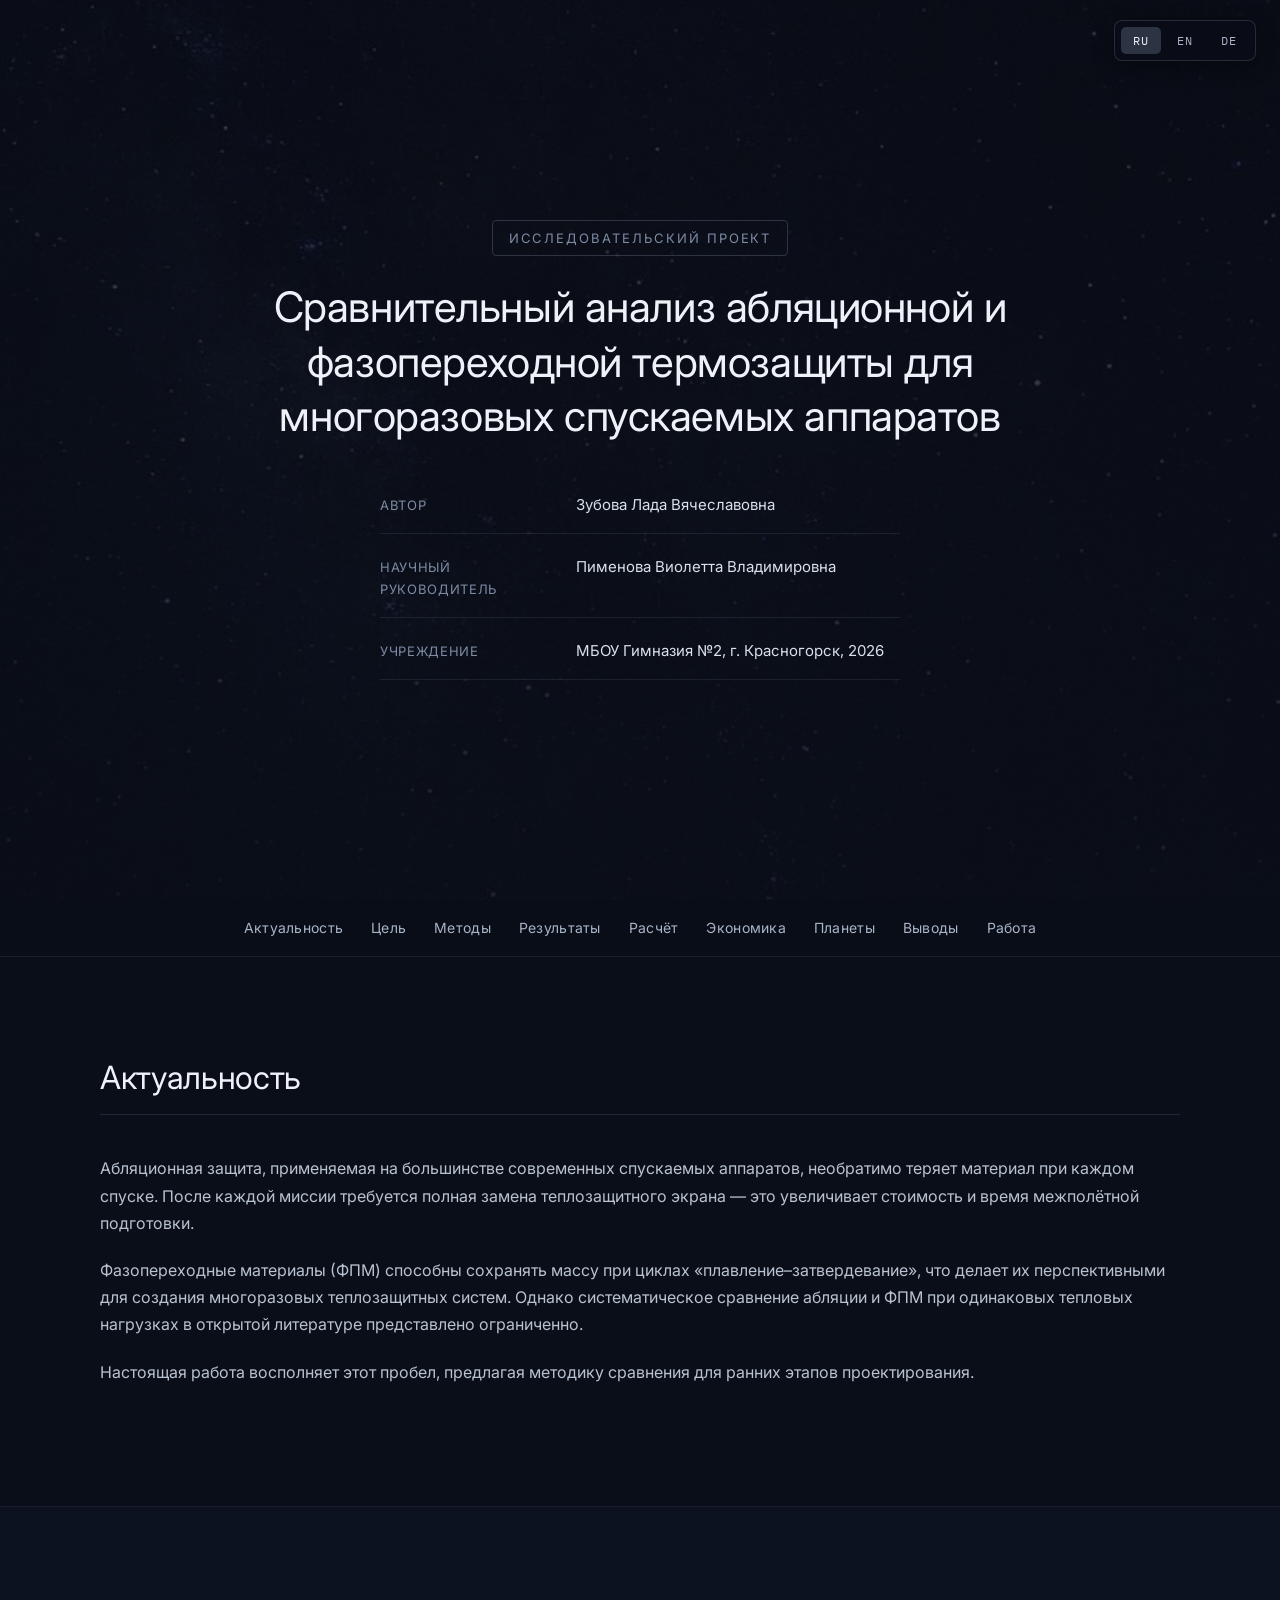
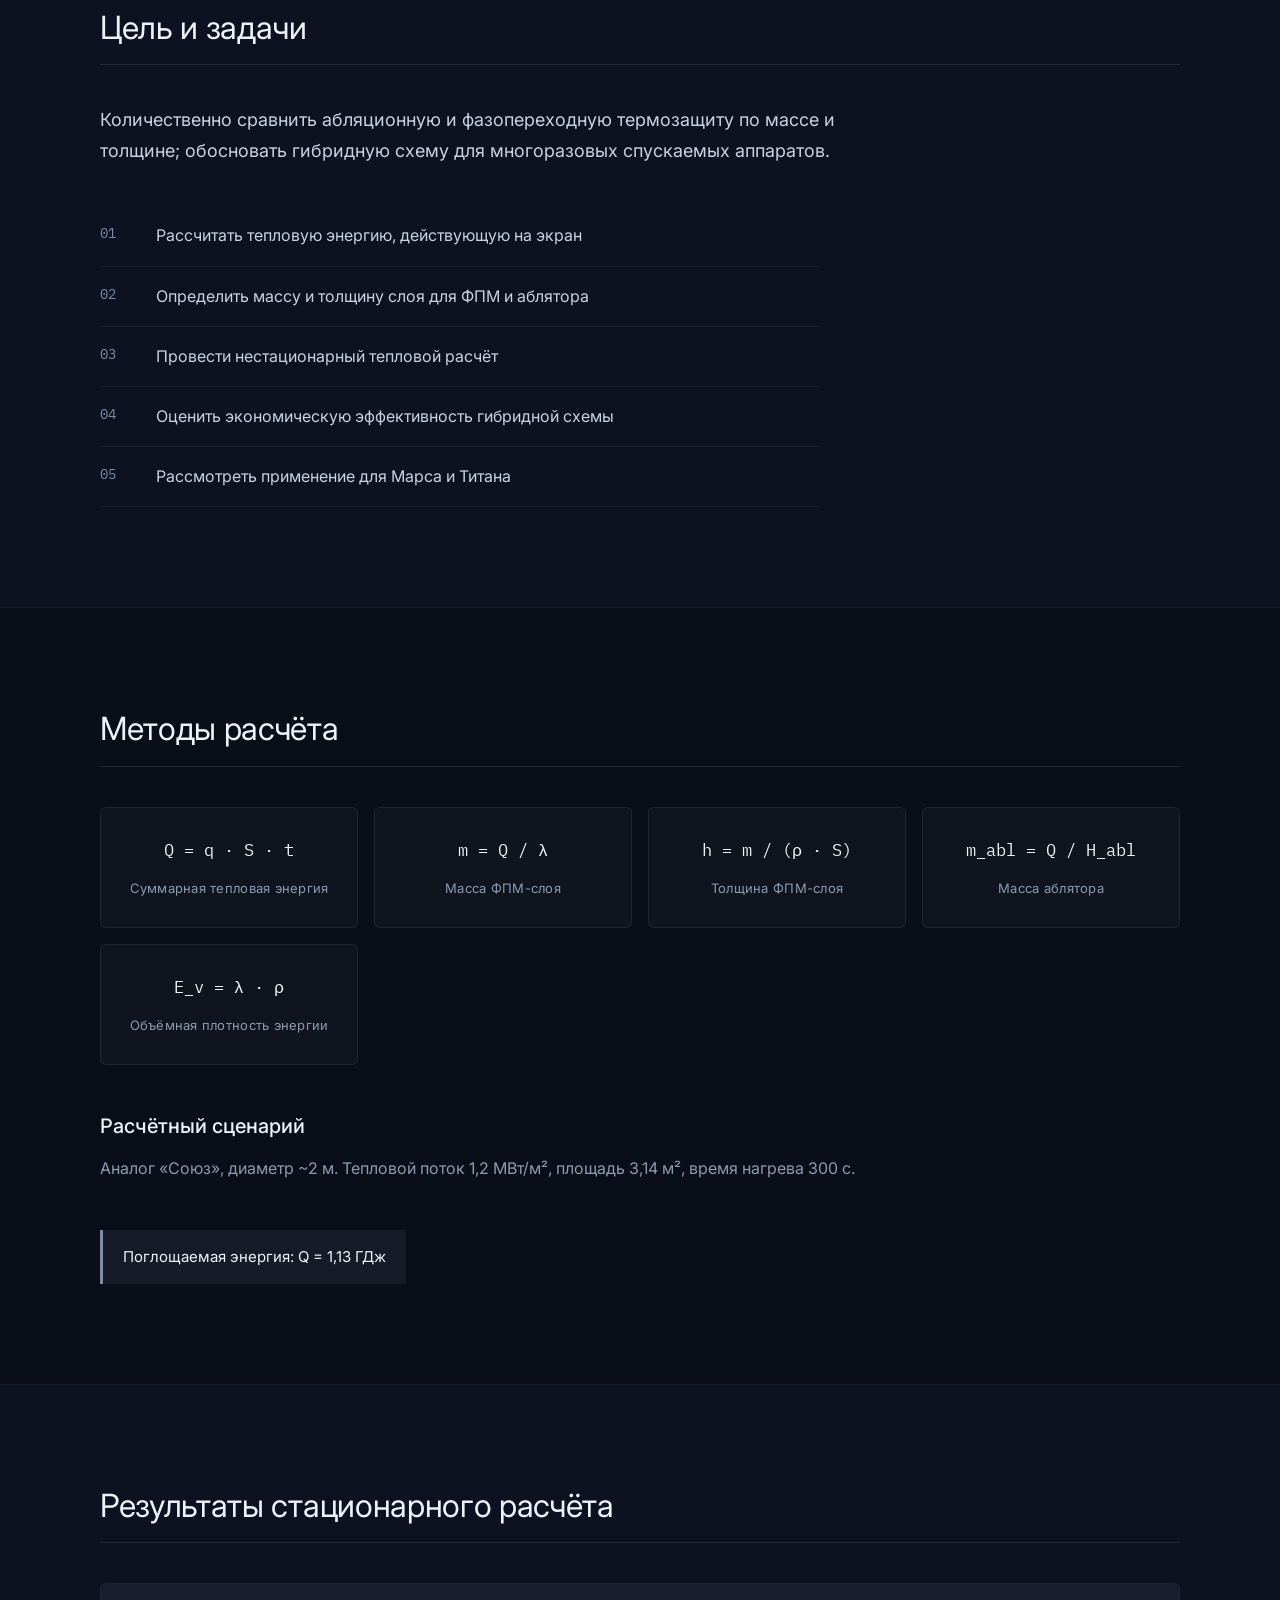
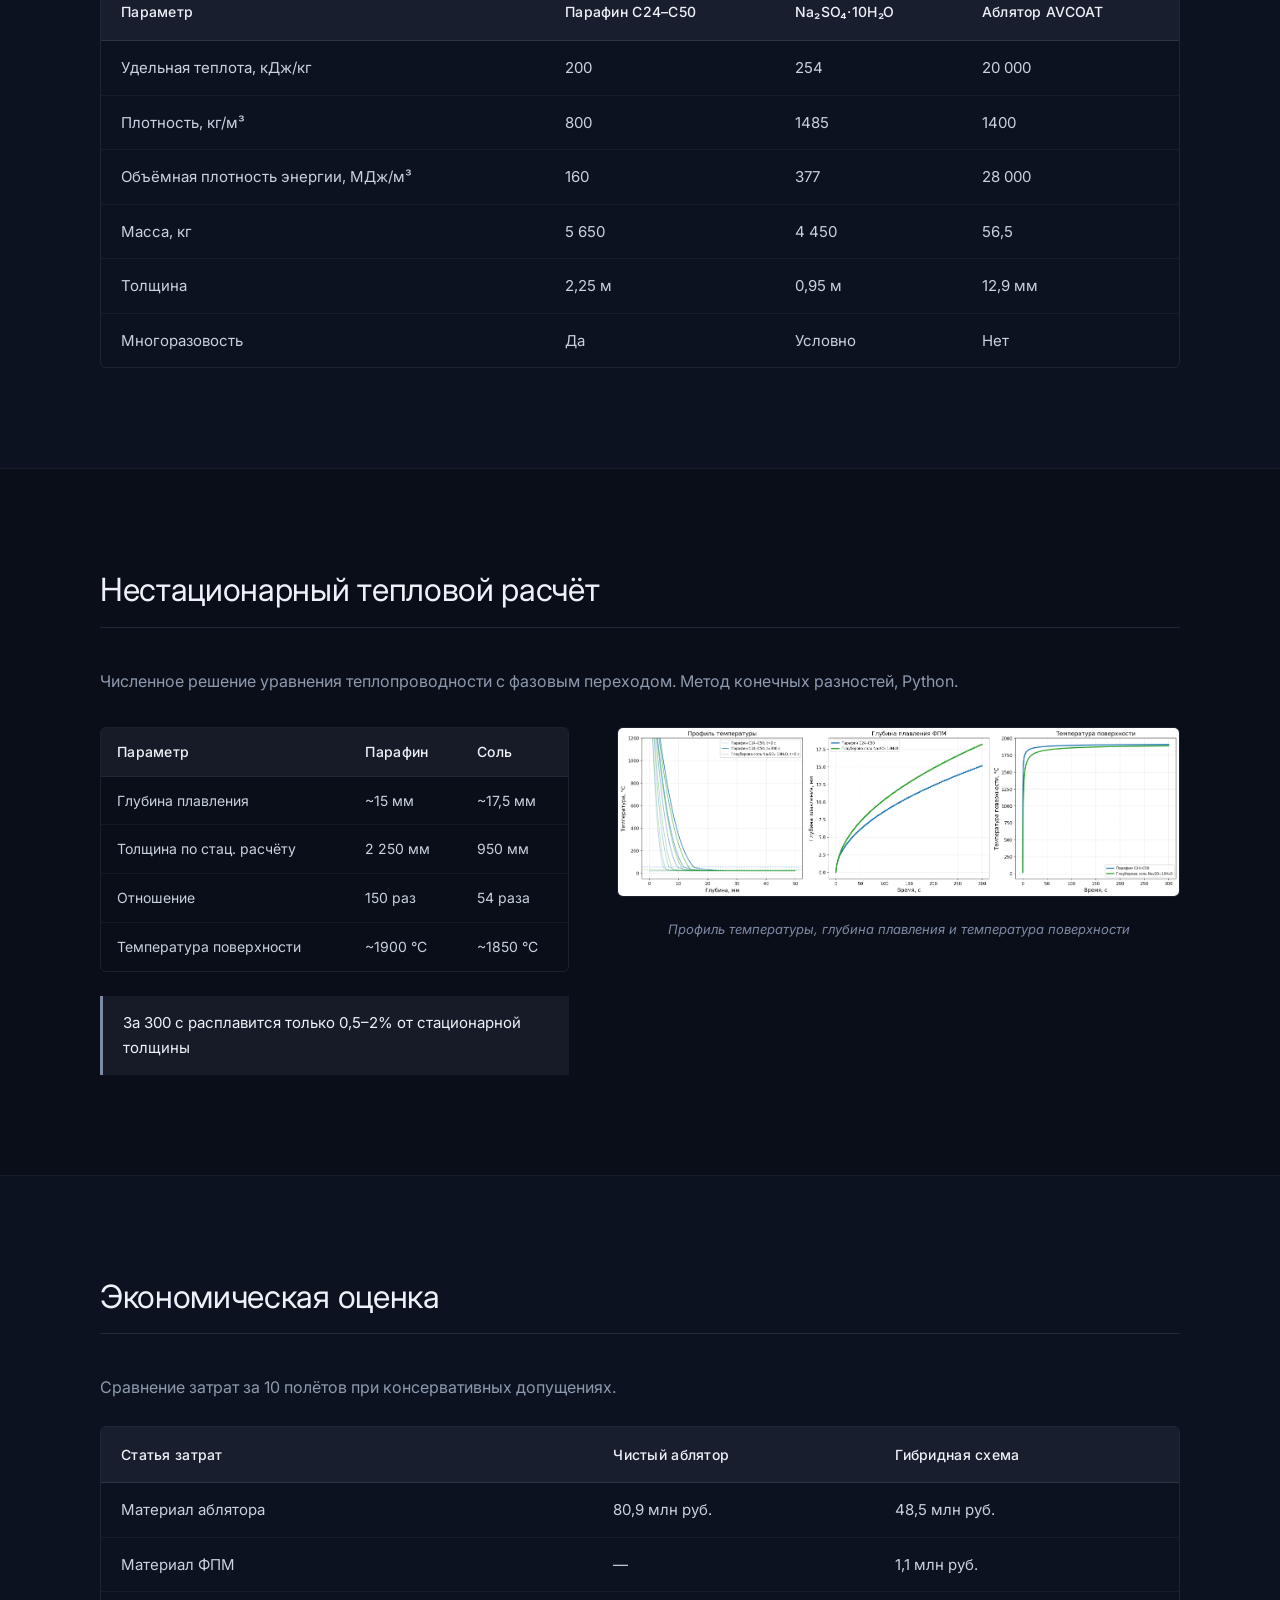
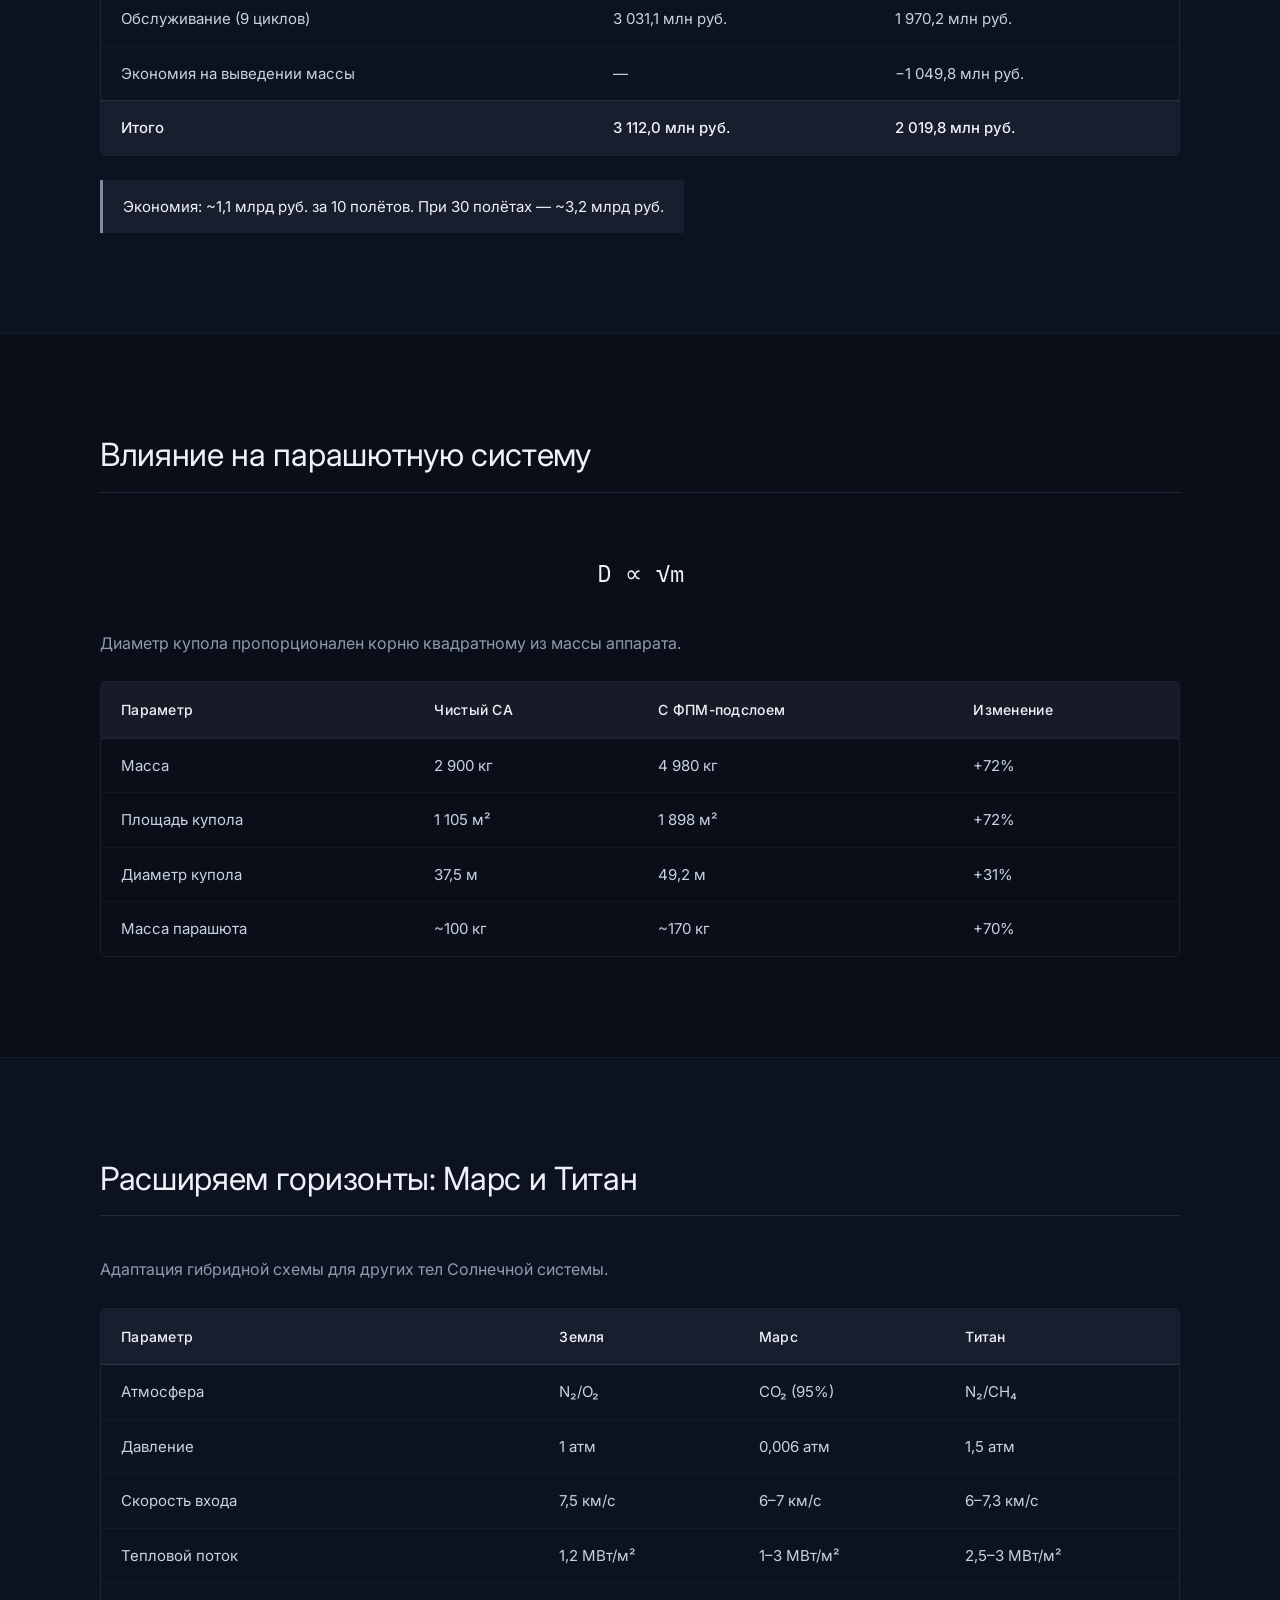
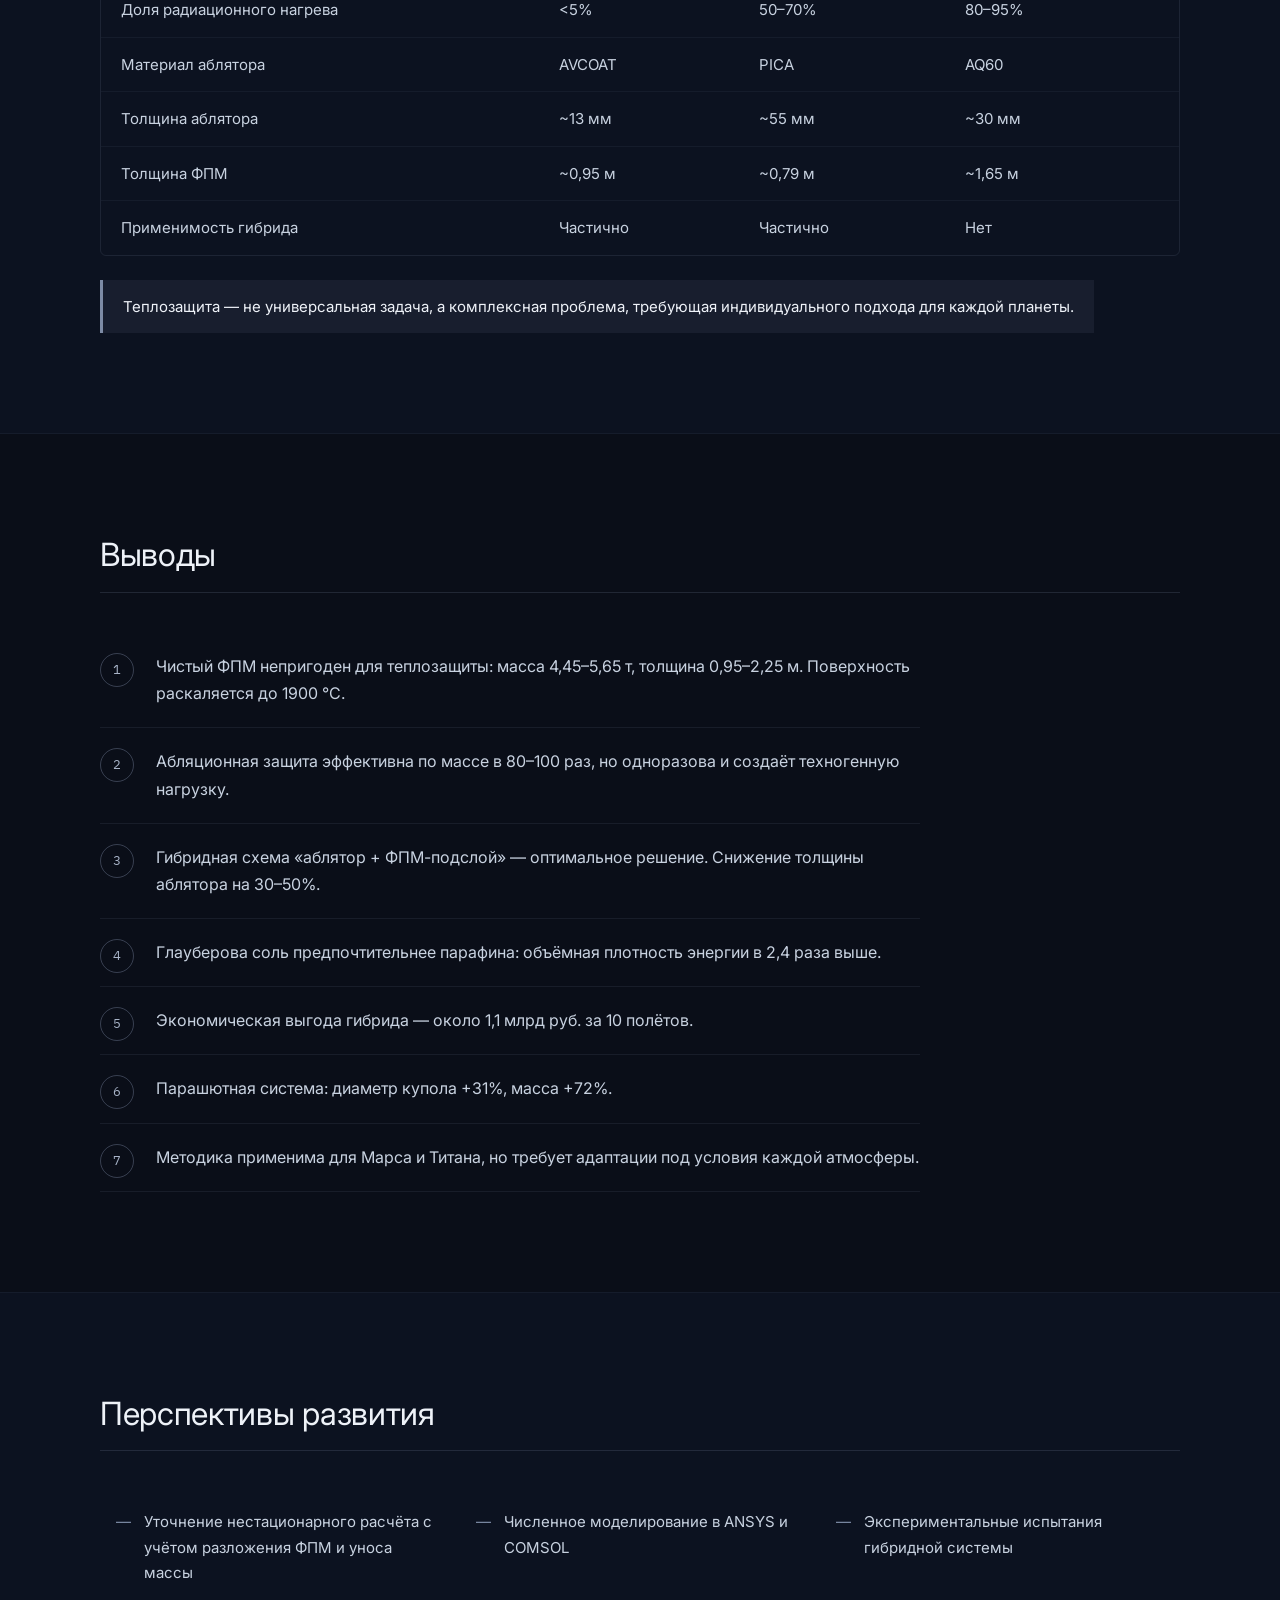
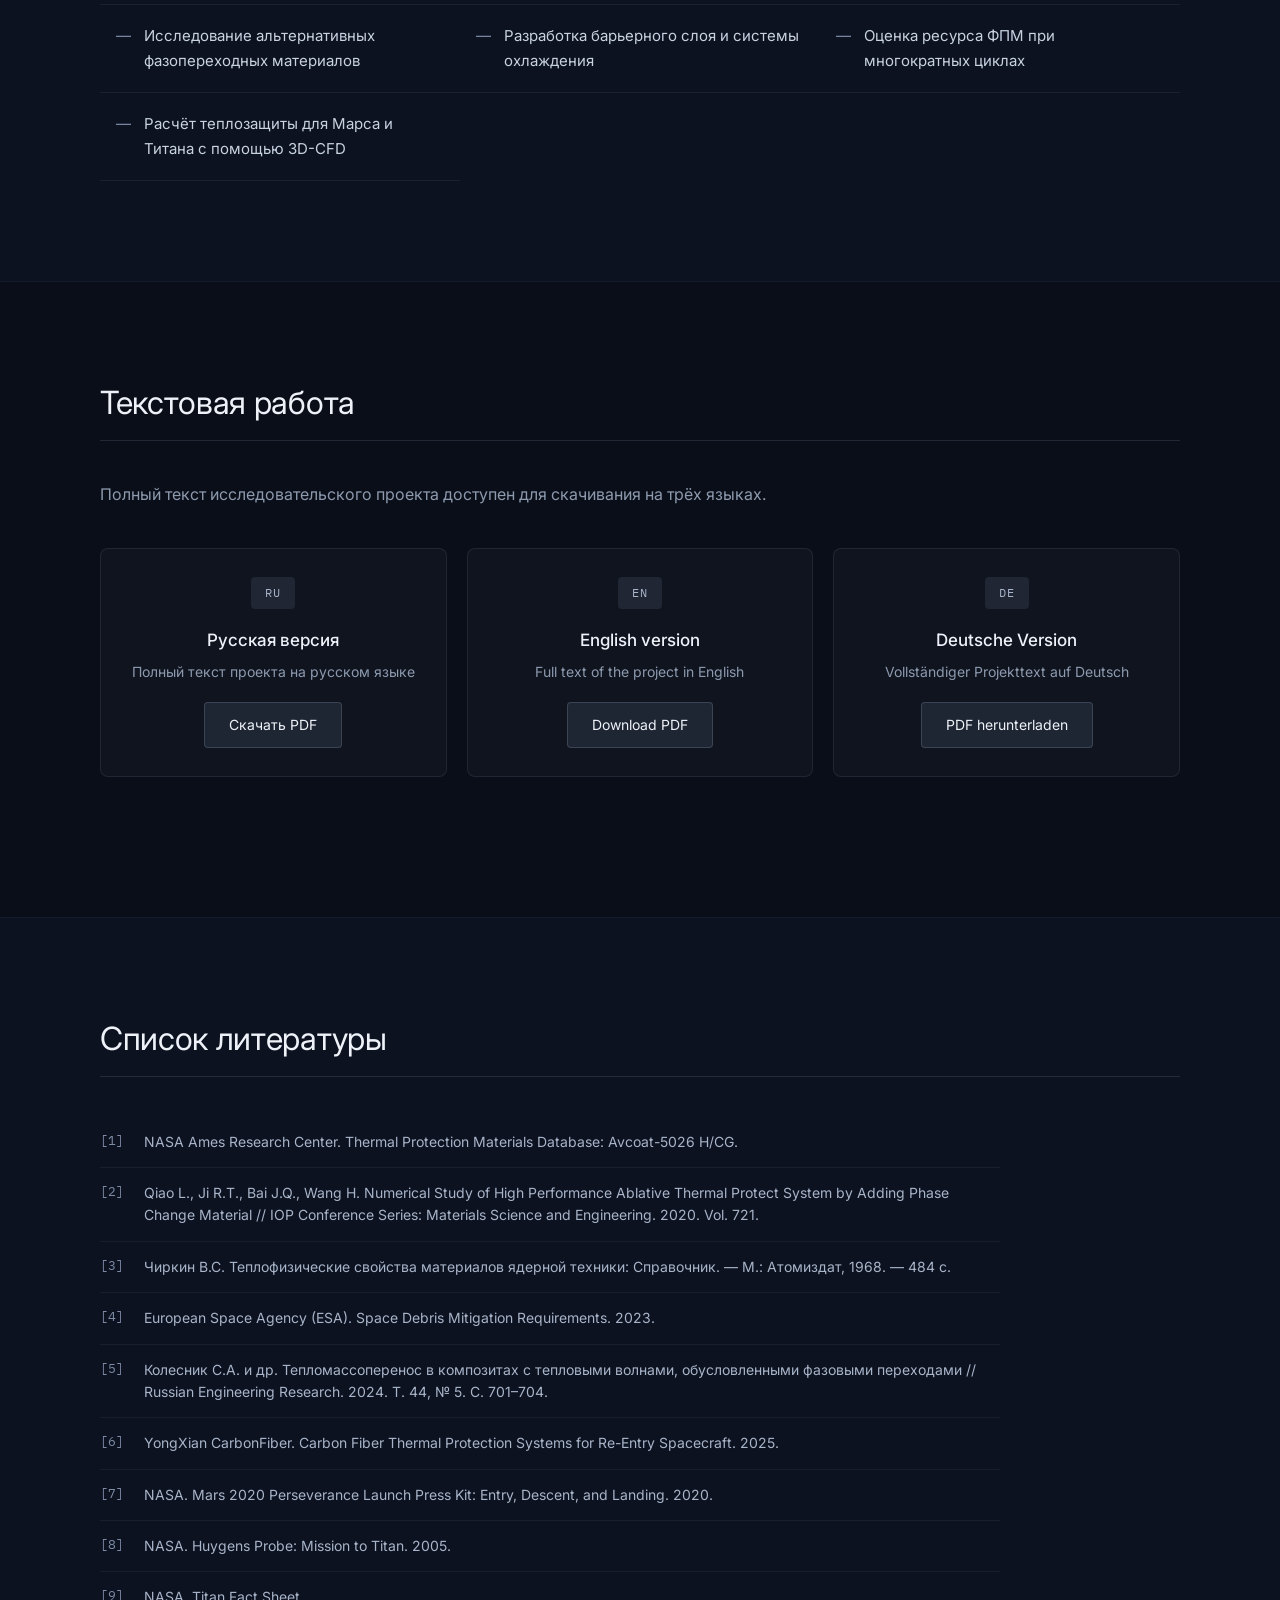
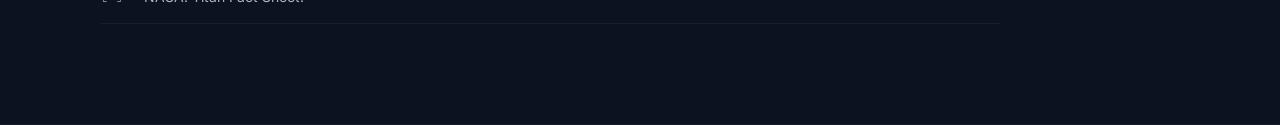
==== index.html @ dafff2e2 "Update index.html" ====
<!DOCTYPE html>
<html lang="ru">
<head>
    <meta charset="UTF-8">
    <meta name="viewport" content="width=device-width, initial-scale=1.0">
    <title>Термозащита спускаемых аппаратов — Зубова Лада</title>
    <link rel="stylesheet" href="style.css">
    <link href="https://fonts.googleapis.com/css2?family=Inter:wght@300;400;500;600&family=IBM+Plex+Mono:wght@400;500&display=swap" rel="stylesheet">
</head>
<body>

<!-- ПЕРЕКЛЮЧАТЕЛЬ ЯЗЫКА (закреплён сверху справа) -->
<div class="lang-fixed">
    <button id="lang-ru" class="lang-btn active">RU</button>
    <button id="lang-en" class="lang-btn">EN</button>
    <button id="lang-de" class="lang-btn">DE</button>
</div>

<!-- HERO -->
<header class="hero">
    <div class="hero-overlay"></div>
    <div class="hero-content">
        <p class="hero-label" data-i18n="hero.label">Исследовательский проект</p>
        <h1 data-i18n="hero.title">Сравнительный анализ абляционной и фазопереходной термозащиты для многоразовых спускаемых аппаратов</h1>
        <div class="hero-meta">
            <div class="meta-item">
                <span class="meta-label" data-i18n="hero.authorLabel">Автор</span>
                <span class="meta-value" data-i18n="hero.author">Зубова Лада Вячеславовна</span>
            </div>
            <div class="meta-item">
                <span class="meta-label" data-i18n="hero.supervisorLabel">Научный руководитель</span>
                <span class="meta-value" data-i18n="hero.supervisor">Пименова Виолетта Владимировна</span>
            </div>
            <div class="meta-item">
                <span class="meta-label" data-i18n="hero.institutionLabel">Учреждение</span>
                <span class="meta-value" data-i18n="hero.institution">МБОУ Гимназия №2, г. Красногорск, 2026</span>
            </div>
        </div>
    </div>
</header>

<!-- НАВИГАЦИЯ -->
<nav class="nav">
    <div class="nav-inner">
        <a href="#actual" data-i18n="nav.actual">Актуальность</a>
        <a href="#goal" data-i18n="nav.goal">Цель</a>
        <a href="#methods" data-i18n="nav.methods">Методы</a>
        <a href="#results" data-i18n="nav.results">Результаты</a>
        <a href="#transient" data-i18n="nav.transient">Расчёт</a>
        <a href="#economy" data-i18n="nav.economy">Экономика</a>
        <a href="#planets" data-i18n="nav.planets">Планеты</a>
        <a href="#conclusions" data-i18n="nav.conclusions">Выводы</a>
        <a href="#document" data-i18n="nav.document">Работа</a>
    </div>
</nav>

<!-- АКТУАЛЬНОСТЬ -->
<section id="actual" class="section">
    <div class="container">
        <h2 data-i18n="actual.title">Актуальность</h2>
        <div class="text-block">
            <p data-i18n="actual.p1">Абляционная защита, применяемая на большинстве современных спускаемых аппаратов, необратимо теряет материал при каждом спуске. После каждой миссии требуется полная замена теплозащитного экрана — это увеличивает стоимость и время межполётной подготовки.</p>
            <p data-i18n="actual.p2">Фазопереходные материалы (ФПМ) способны сохранять массу при циклах «плавление–затвердевание», что делает их перспективными для создания многоразовых теплозащитных систем. Однако систематическое сравнение абляции и ФПМ при одинаковых тепловых нагрузках в открытой литературе представлено ограниченно.</p>
            <p data-i18n="actual.p3">Настоящая работа восполняет этот пробел, предлагая методику сравнения для ранних этапов проектирования.</p>
        </div>
    </div>
</section>

<!-- ЦЕЛЬ -->
<section id="goal" class="section section-dark">
    <div class="container">
        <h2 data-i18n="goal.title">Цель и задачи</h2>
        <p class="lead" data-i18n="goal.lead">Количественно сравнить абляционную и фазопереходную термозащиту по массе и толщине; обосновать гибридную схему для многоразовых спускаемых аппаратов.</p>
        <ol class="tasks-list">
            <li data-i18n="goal.task1">Рассчитать тепловую энергию, действующую на экран</li>
            <li data-i18n="goal.task2">Определить массу и толщину слоя для ФПМ и аблятора</li>
            <li data-i18n="goal.task3">Провести нестационарный тепловой расчёт</li>
            <li data-i18n="goal.task4">Оценить экономическую эффективность гибридной схемы</li>
            <li data-i18n="goal.task5">Рассмотреть применение для Марса и Титана</li>
        </ol>
    </div>
</section>

<!-- МЕТОДЫ -->
<section id="methods" class="section">
    <div class="container">
        <h2 data-i18n="methods.title">Методы расчёта</h2>
        <div class="formulas-grid">
            <div class="formula-card">
                <div class="formula">Q = q · S · t</div>
                <div class="formula-desc" data-i18n="methods.f1">Суммарная тепловая энергия</div>
            </div>
            <div class="formula-card">
                <div class="formula">m = Q / λ</div>
                <div class="formula-desc" data-i18n="methods.f2">Масса ФПМ-слоя</div>
            </div>
            <div class="formula-card">
                <div class="formula">h = m / (ρ · S)</div>
                <div class="formula-desc" data-i18n="methods.f3">Толщина ФПМ-слоя</div>
            </div>
            <div class="formula-card">
                <div class="formula">m_abl = Q / H_abl</div>
                <div class="formula-desc" data-i18n="methods.f4">Масса аблятора</div>
            </div>
            <div class="formula-card">
                <div class="formula">E_v = λ · ρ</div>
                <div class="formula-desc" data-i18n="methods.f5">Объёмная плотность энергии</div>
            </div>
        </div>

        <h3 class="subheading" data-i18n="methods.scenario">Расчётный сценарий</h3>
        <p class="text-muted" data-i18n="methods.scenarioDesc">Аналог «Союз», диаметр ~2 м. Тепловой поток 1,2 МВт/м², площадь 3,14 м², время нагрева 300 с.</p>
        <p class="highlight-line" data-i18n="methods.energy">Поглощаемая энергия: Q = 1,13 ГДж</p>
    </div>
</section>

<!-- РЕЗУЛЬТАТЫ -->
<section id="results" class="section section-dark">
    <div class="container">
        <h2 data-i18n="results.title">Результаты стационарного расчёта</h2>
        <div class="table-wrap">
            <table>
                <thead>
                    <tr>
                        <th data-i18n="results.param">Параметр</th>
                        <th data-i18n="results.paraffin">Парафин C24–C50</th>
                        <th data-i18n="results.salt">Na₂SO₄·10H₂O</th>
                        <th data-i18n="results.avcoat">Аблятор AVCOAT</th>
                    </tr>
                </thead>
                <tbody>
                    <tr><td data-i18n="results.heat">Удельная теплота, кДж/кг</td><td>200</td><td>254</td><td>20 000</td></tr>
                    <tr><td data-i18n="results.density">Плотность, кг/м³</td><td>800</td><td>1485</td><td>1400</td></tr>
                    <tr><td data-i18n="results.ev">Объёмная плотность энергии, МДж/м³</td><td>160</td><td>377</td><td>28 000</td></tr>
                    <tr><td data-i18n="results.mass">Масса, кг</td><td>5 650</td><td>4 450</td><td>56,5</td></tr>
                    <tr><td data-i18n="results.thickness">Толщина</td><td data-i18n="results.m225">2,25 м</td><td data-i18n="results.m095">0,95 м</td><td data-i18n="results.mm129">12,9 мм</td></tr>
                    <tr><td data-i18n="results.reusable">Многоразовость</td><td data-i18n="results.yes">Да</td><td data-i18n="results.cond">Условно</td><td data-i18n="results.no">Нет</td></tr>
                </tbody>
            </table>
        </div>
    </div>
</section>

<!-- НЕСТАЦИОНАРНЫЙ РАСЧЁТ -->
<section id="transient" class="section">
    <div class="container">
        <h2 data-i18n="transient.title">Нестационарный тепловой расчёт</h2>
        <p class="text-muted" data-i18n="transient.desc">Численное решение уравнения теплопроводности с фазовым переходом. Метод конечных разностей, Python.</p>

        <div class="transient-grid">
            <div class="transient-info">
                <div class="table-wrap">
                    <table class="table-compact">
                        <thead>
                            <tr><th data-i18n="transient.param">Параметр</th><th data-i18n="transient.paraffin">Парафин</th><th data-i18n="transient.salt">Соль</th></tr>
                        </thead>
                        <tbody>
                            <tr><td data-i18n="transient.depth">Глубина плавления</td><td>~15 мм</td><td>~17,5 мм</td></tr>
                            <tr><td data-i18n="transient.stat">Толщина по стац. расчёту</td><td>2 250 мм</td><td>950 мм</td></tr>
                            <tr><td data-i18n="transient.ratio">Отношение</td><td data-i18n="transient.r150">150 раз</td><td data-i18n="transient.r54">54 раза</td></tr>
                            <tr><td data-i18n="transient.temp">Температура поверхности</td><td>~1900 °C</td><td>~1850 °C</td></tr>
                        </tbody>
                    </table>
                </div>
                <p class="highlight-line" data-i18n="transient.highlight">За 300 с расплавится только 0,5–2% от стационарной толщины</p>
            </div>

            <div class="transient-graph">
                <img src="results/transient_results.png" alt="Transient calculation results">
                <p class="caption" data-i18n="transient.caption">Профиль температуры, глубина плавления и температура поверхности</p>
            </div>
        </div>
    </div>
</section>

<!-- ЭКОНОМИКА -->
<section id="economy" class="section section-dark">
    <div class="container">
        <h2 data-i18n="economy.title">Экономическая оценка</h2>
        <p class="text-muted" data-i18n="economy.desc">Сравнение затрат за 10 полётов при консервативных допущениях.</p>
        <div class="table-wrap">
            <table>
                <thead>
                    <tr>
                        <th data-i18n="economy.item">Статья затрат</th>
                        <th data-i18n="economy.ablative">Чистый аблятор</th>
                        <th data-i18n="economy.hybrid">Гибридная схема</th>
                    </tr>
                </thead>
                <tbody>
                    <tr><td data-i18n="economy.material">Материал аблятора</td><td>80,9 млн руб.</td><td>48,5 млн руб.</td></tr>
                    <tr><td data-i18n="economy.fpm">Материал ФПМ</td><td>—</td><td>1,1 млн руб.</td></tr>
                    <tr><td data-i18n="economy.service">Обслуживание (9 циклов)</td><td>3 031,1 млн руб.</td><td>1 970,2 млн руб.</td></tr>
                    <tr><td data-i18n="economy.saving">Экономия на выведении массы</td><td>—</td><td>−1 049,8 млн руб.</td></tr>
                    <tr class="row-total"><td data-i18n="economy.total">Итого</td><td>3 112,0 млн руб.</td><td>2 019,8 млн руб.</td></tr>
                </tbody>
            </table>
        </div>
        <p class="highlight-line" data-i18n="economy.highlight">Экономия: ~1,1 млрд руб. за 10 полётов. При 30 полётах — ~3,2 млрд руб.</p>
    </div>
</section>

<!-- ПАРАШЮТ -->
<section class="section">
    <div class="container">
        <h2 data-i18n="parachute.title">Влияние на парашютную систему</h2>
        <p class="formula-inline">D ∝ √m</p>
        <p class="text-muted" data-i18n="parachute.desc">Диаметр купола пропорционален корню квадратному из массы аппарата.</p>
        <div class="table-wrap">
            <table>
                <thead>
                    <tr><th data-i18n="parachute.param">Параметр</th><th data-i18n="parachute.clean">Чистый СА</th><th data-i18n="parachute.hybrid">С ФПМ-подслоем</th><th data-i18n="parachute.change">Изменение</th></tr>
                </thead>
                <tbody>
                    <tr><td data-i18n="parachute.mass">Масса</td><td>2 900 кг</td><td>4 980 кг</td><td>+72%</td></tr>
                    <tr><td data-i18n="parachute.area">Площадь купола</td><td>1 105 м²</td><td>1 898 м²</td><td>+72%</td></tr>
                    <tr><td data-i18n="parachute.diameter">Диаметр купола</td><td>37,5 м</td><td>49,2 м</td><td>+31%</td></tr>
                    <tr><td data-i18n="parachute.pmass">Масса парашюта</td><td>~100 кг</td><td>~170 кг</td><td>+70%</td></tr>
                </tbody>
            </table>
        </div>
    </div>
</section>

<!-- ПЛАНЕТЫ -->
<section id="planets" class="section section-dark">
    <div class="container">
        <h2 data-i18n="planets.title">Расширяем горизонты: Марс и Титан</h2>
        <p class="text-muted" data-i18n="planets.desc">Адаптация гибридной схемы для других тел Солнечной системы.</p>
        <div class="table-wrap">
            <table>
                <thead>
                    <tr>
                        <th data-i18n="planets.param">Параметр</th>
                        <th data-i18n="planets.earth">Земля</th>
                        <th data-i18n="planets.mars">Марс</th>
                        <th data-i18n="planets.titan">Титан</th>
                    </tr>
                </thead>
                <tbody>
                    <tr><td data-i18n="planets.atm">Атмосфера</td><td>N₂/O₂</td><td>CO₂ (95%)</td><td>N₂/CH₄</td></tr>
                    <tr><td data-i18n="planets.pressure">Давление</td><td data-i18n="planets.p1">1 атм</td><td data-i18n="planets.p006">0,006 атм</td><td data-i18n="planets.p15">1,5 атм</td></tr>
                    <tr><td data-i18n="planets.speed">Скорость входа</td><td>7,5 км/с</td><td>6–7 км/с</td><td>6–7,3 км/с</td></tr>
                    <tr><td data-i18n="planets.heat">Тепловой поток</td><td>1,2 МВт/м²</td><td>1–3 МВт/м²</td><td>2,5–3 МВт/м²</td></tr>
                    <tr><td data-i18n="planets.rad">Доля радиационного нагрева</td><td>&lt;5%</td><td>50–70%</td><td>80–95%</td></tr>
                    <tr><td data-i18n="planets.mat">Материал аблятора</td><td>AVCOAT</td><td>PICA</td><td>AQ60</td></tr>
                    <tr><td data-i18n="planets.thabl">Толщина аблятора</td><td>~13 мм</td><td>~55 мм</td><td>~30 мм</td></tr>
                    <tr><td data-i18n="planets.thfpm">Толщина ФПМ</td><td>~0,95 м</td><td>~0,79 м</td><td>~1,65 м</td></tr>
                    <tr><td data-i18n="planets.applic">Применимость гибрида</td><td data-i18n="planets.part">Частично</td><td data-i18n="planets.part">Частично</td><td data-i18n="planets.no">Нет</td></tr>
                </tbody>
            </table>
        </div>
        <p class="highlight-line" data-i18n="planets.highlight">Теплозащита — не универсальная задача, а комплексная проблема, требующая индивидуального подхода для каждой планеты.</p>
    </div>
</section>

<!-- ВЫВОДЫ -->
<section id="conclusions" class="section">
    <div class="container">
        <h2 data-i18n="conclusions.title">Выводы</h2>
        <ol class="conclusions-list">
            <li data-i18n="conclusions.c1">Чистый ФПМ непригоден для теплозащиты: масса 4,45–5,65 т, толщина 0,95–2,25 м. Поверхность раскаляется до 1900 °C.</li>
            <li data-i18n="conclusions.c2">Абляционная защита эффективна по массе в 80–100 раз, но одноразова и создаёт техногенную нагрузку.</li>
            <li data-i18n="conclusions.c3">Гибридная схема «аблятор + ФПМ-подслой» — оптимальное решение. Снижение толщины аблятора на 30–50%.</li>
            <li data-i18n="conclusions.c4">Глауберова соль предпочтительнее парафина: объёмная плотность энергии в 2,4 раза выше.</li>
            <li data-i18n="conclusions.c5">Экономическая выгода гибрида — около 1,1 млрд руб. за 10 полётов.</li>
            <li data-i18n="conclusions.c6">Парашютная система: диаметр купола +31%, масса +72%.</li>
            <li data-i18n="conclusions.c7">Методика применима для Марса и Титана, но требует адаптации под условия каждой атмосферы.</li>
        </ol>
    </div>
</section>

<!-- ПЕРСПЕКТИВЫ -->
<section class="section section-dark">
    <div class="container">
        <h2 data-i18n="perspectives.title">Перспективы развития</h2>
        <ul class="perspectives-list">
            <li data-i18n="perspectives.p1">Уточнение нестационарного расчёта с учётом разложения ФПМ и уноса массы</li>
            <li data-i18n="perspectives.p2">Численное моделирование в ANSYS и COMSOL</li>
            <li data-i18n="perspectives.p3">Экспериментальные испытания гибридной системы</li>
            <li data-i18n="perspectives.p4">Исследование альтернативных фазопереходных материалов</li>
            <li data-i18n="perspectives.p5">Разработка барьерного слоя и системы охлаждения</li>
            <li data-i18n="perspectives.p6">Оценка ресурса ФПМ при многократных циклах</li>
            <li data-i18n="perspectives.p7">Расчёт теплозащиты для Марса и Титана с помощью 3D-CFD</li>
        </ul>
    </div>
</section>

<!-- ТЕКСТОВАЯ РАБОТА -->
<section id="document" class="section">
    <div class="container">
        <h2 data-i18n="doc.title">Текстовая работа</h2>
        <p class="text-muted" data-i18n="doc.description">Полный текст исследовательского проекта доступен для скачивания.</p>

        <div class="doc-grid">
            <div class="doc-card">
                <div class="doc-icon">RU</div>
                <h3>Русская версия</h3>
                <p>Полный текст проекта на русском языке</p>
                <a href="project-ru.pdf" download="project-ru.pdf" class="btn-download">Скачать PDF</a>
            </div>

            <div class="doc-card">
                <div class="doc-icon">EN</div>
                <h3>English version</h3>
                <p>Full text of the project in English</p>
                <a href="project-en.pdf" download="project-en.pdf" class="btn-download">Download PDF</a>
            </div>

            <div class="doc-card">
                <div class="doc-icon">DE</div>
                <h3>Deutsche Version</h3>
                <p>Vollständiger Projekttext auf Deutsch</p>
                <a href="project-de.pdf" download="project-de.pdf" class="btn-download">PDF herunterladen</a>
            </div>
        </div>
    </div>
</section>

<!-- ЛИТЕРАТУРА -->
<section class="section section-dark">
    <div class="container">
        <h2 data-i18n="refs.title">Список литературы</h2>
        <ol class="refs">
            <li>NASA Ames Research Center. Thermal Protection Materials Database: Avcoat-5026 H/CG.</li>
            <li>Qiao L., Ji R.T., Bai J.Q., Wang H. Numerical Study of High Performance Ablative Thermal Protect System by Adding Phase Change Material // IOP Conference Series: Materials Science and Engineering. 2020. Vol. 721.</li>
            <li>Чиркин В.С. Теплофизические свойства материалов ядерной техники: Справочник. — М.: Атомиздат, 1968. — 484 с.</li>
            <li>European Space Agency (ESA). Space Debris Mitigation Requirements. 2023.</li>
            <li>Колесник С.А. и др. Тепломассоперенос в композитах с тепловыми волнами, обусловленными фазовыми переходами // Russian Engineering Research. 2024. Т. 44, № 5. С. 701–704.</li>
            <li>YongXian CarbonFiber. Carbon Fiber Thermal Protection Systems for Re-Entry Spacecraft. 2025.</li>
            <li>NASA. Mars 2020 Perseverance Launch Press Kit: Entry, Descent, and Landing. 2020.</li>
            <li>NASA. Huygens Probe: Mission to Titan. 2005.</li>
            <li>NASA. Titan Fact Sheet.</li>
        </ol>
    </div>
</section>

<script src="script.js"></script>
</body>
</html>
---- style.css ----
* {
    margin: 0;
    padding: 0;
    box-sizing: border-box;
}

html {
    scroll-behavior: smooth;
}

body {
    font-family: 'Inter', -apple-system, sans-serif;
    background: #0a0e18;
    color: #d8e0ec;
    line-height: 1.7;
    font-size: 16px;
    -webkit-font-smoothing: antialiased;
}

h1, h2, h3 {
    font-weight: 500;
    color: #eef2f8;
    line-height: 1.3;
}

/* ПЕРЕКЛЮЧАТЕЛЬ ЯЗЫКА — ЗАКРЕПЛЁН СВЕРХУ СПРАВА */
.lang-fixed {
    position: fixed;
    top: 20px;
    right: 24px;
    z-index: 999;
    display: flex;
    gap: 4px;
    padding: 6px;
    background: rgba(10, 14, 24, 0.85);
    backdrop-filter: blur(12px);
    -webkit-backdrop-filter: blur(12px);
    border: 1px solid rgba(125, 139, 165, 0.25);
    border-radius: 8px;
    box-shadow: 0 4px 20px rgba(0, 0, 0, 0.4);
}

.lang-btn {
    background: transparent;
    border: none;
    color: #a8b4c8;
    padding: 6px 12px;
    border-radius: 5px;
    font-family: 'IBM Plex Mono', monospace;
    font-size: 12px;
    letter-spacing: 0.08em;
    cursor: pointer;
    transition: all 0.2s;
}

.lang-btn:hover {
    background: rgba(125, 139, 165, 0.15);
    color: #eef2f8;
}

.lang-btn.active {
    background: rgba(125, 139, 165, 0.3);
    color: #eef2f8;
}

/* HERO */
.hero {
    position: relative;
    min-height: 100vh;
    display: flex;
    align-items: center;
    justify-content: center;
    padding: 80px 24px;
    background-image: url('stars.jpg');
    background-size: cover;
    background-position: center;
    background-attachment: fixed;
}

.hero-overlay {
    position: absolute;
    inset: 0;
    background: linear-gradient(180deg, rgba(10, 14, 24, 0.75) 0%, rgba(10, 14, 24, 0.9) 100%);
}

.hero-content {
    position: relative;
    z-index: 2;
    max-width: 800px;
    text-align: center;
}

.hero-label {
    display: inline-block;
    font-size: 13px;
    letter-spacing: 0.15em;
    text-transform: uppercase;
    color: #7d8ba5;
    margin-bottom: 24px;
    padding: 6px 16px;
    border: 1px solid rgba(125, 139, 165, 0.3);
    border-radius: 4px;
}

.hero h1 {
    font-size: clamp(26px, 4vw, 42px);
    margin-bottom: 48px;
    font-weight: 400;
    letter-spacing: -0.01em;
}

.hero-meta {
    display: grid;
    gap: 20px;
    max-width: 520px;
    margin: 0 auto;
    text-align: left;
}

.meta-item {
    display: grid;
    grid-template-columns: 180px 1fr;
    gap: 16px;
    padding-bottom: 16px;
    border-bottom: 1px solid rgba(125, 139, 165, 0.15);
}

.meta-label {
    font-size: 13px;
    color: #7d8ba5;
    letter-spacing: 0.05em;
    text-transform: uppercase;
    padding-top: 2px;
}

.meta-value {
    font-size: 15px;
    color: #d8e0ec;
}

/* NAV */
.nav {
    position: sticky;
    top: 0;
    background: rgba(10, 14, 24, 0.95);
    backdrop-filter: blur(12px);
    -webkit-backdrop-filter: blur(12px);
    border-bottom: 1px solid rgba(125, 139, 165, 0.15);
    z-index: 100;
}

.nav-inner {
    max-width: 1200px;
    margin: 0 auto;
    padding: 16px 24px;
    display: flex;
    gap: 28px;
    flex-wrap: wrap;
    justify-content: center;
}

.nav a {
    color: #a8b4c8;
    text-decoration: none;
    font-size: 14px;
    letter-spacing: 0.02em;
    transition: color 0.2s;
}

.nav a:hover {
    color: #eef2f8;
}

/* SECTIONS */
.section {
    padding: 100px 24px;
}

.section-dark {
    background: #0c1220;
    border-top: 1px solid rgba(125, 139, 165, 0.08);
    border-bottom: 1px solid rgba(125, 139, 165, 0.08);
}

.container {
    max-width: 1080px;
    margin: 0 auto;
}

.section h2 {
    font-size: clamp(22px, 3vw, 32px);
    margin-bottom: 40px;
    padding-bottom: 16px;
    border-bottom: 1px solid rgba(125, 139, 165, 0.2);
    font-weight: 400;
    letter-spacing: -0.01em;
}

.subheading {
    font-size: 20px;
    margin: 48px 0 16px;
    font-weight: 500;
}

.lead {
    font-size: 18px;
    color: #c8d2e0;
    margin-bottom: 40px;
    max-width: 800px;
}

.text-block p {
    margin-bottom: 20px;
    color: #b8c2d0;
}

.text-muted {
    color: #8d9aae;
    margin-bottom: 24px;
}

.highlight-line {
    display: inline-block;
    padding: 14px 20px;
    background: rgba(125, 139, 165, 0.1);
    border-left: 3px solid #7d8ba5;
    color: #eef2f8;
    font-size: 15px;
    margin-top: 24px;
}

.formula-inline {
    font-family: 'IBM Plex Mono', monospace;
    font-size: 24px;
    color: #eef2f8;
    text-align: center;
    padding: 20px 0;
    margin-bottom: 16px;
}

/* FORMULAS */
.formulas-grid {
    display: grid;
    grid-template-columns: repeat(auto-fit, minmax(220px, 1fr));
    gap: 16px;
}

.formula-card {
    padding: 28px 20px;
    background: rgba(125, 139, 165, 0.05);
    border: 1px solid rgba(125, 139, 165, 0.15);
    border-radius: 6px;
    text-align: center;
    transition: border-color 0.2s;
}

.formula-card:hover {
    border-color: rgba(125, 139, 165, 0.4);
}

.formula {
    font-family: 'IBM Plex Mono', monospace;
    font-size: 17px;
    color: #eef2f8;
    margin-bottom: 12px;
}

.formula-desc {
    font-size: 13px;
    color: #8d9aae;
    letter-spacing: 0.02em;
}

/* TASKS */
.tasks-list {
    counter-reset: task;
    list-style: none;
    max-width: 720px;
}

.tasks-list li {
    counter-increment: task;
    position: relative;
    padding: 16px 0 16px 56px;
    border-bottom: 1px solid rgba(125, 139, 165, 0.12);
    color: #c8d2e0;
}

.tasks-list li::before {
    content: counter(task, decimal-leading-zero);
    position: absolute;
    left: 0;
    top: 16px;
    font-family: 'IBM Plex Mono', monospace;
    font-size: 14px;
    color: #7d8ba5;
}

/* TABLES */
.table-wrap {
    overflow-x: auto;
    border-radius: 6px;
    border: 1px solid rgba(125, 139, 165, 0.15);
}

table {
    width: 100%;
    border-collapse: collapse;
    font-size: 15px;
}

th {
    background: rgba(125, 139, 165, 0.1);
    padding: 16px 20px;
    text-align: left;
    font-weight: 500;
    color: #eef2f8;
    font-size: 14px;
    letter-spacing: 0.02em;
    border-bottom: 1px solid rgba(125, 139, 165, 0.2);
}

td {
    padding: 14px 20px;
    border-top: 1px solid rgba(125, 139, 165, 0.08);
    color: #c8d2e0;
}

tbody tr:hover td {
    background: rgba(125, 139, 165, 0.04);
}

.row-total td {
    background: rgba(125, 139, 165, 0.1);
    color: #eef2f8;
    font-weight: 500;
    border-top: 1px solid rgba(125, 139, 165, 0.25);
}

.table-compact th,
.table-compact td {
    padding: 12px 16px;
    font-size: 14px;
}

/* TRANSIENT */
.transient-grid {
    display: grid;
    grid-template-columns: 1fr 1.2fr;
    gap: 48px;
    align-items: start;
    margin-top: 32px;
}

@media (max-width: 900px) {
    .transient-grid {
        grid-template-columns: 1fr;
        gap: 32px;
    }
}

.transient-graph img {
    width: 100%;
    border-radius: 6px;
    border: 1px solid rgba(125, 139, 165, 0.15);
}

.caption {
    font-size: 13px;
    color: #7d8ba5;
    text-align: center;
    margin-top: 12px;
    font-style: italic;
}

/* CONCLUSIONS */
.conclusions-list {
    counter-reset: concl;
    list-style: none;
    max-width: 820px;
}

.conclusions-list li {
    counter-increment: concl;
    position: relative;
    padding: 20px 0 20px 56px;
    border-bottom: 1px solid rgba(125, 139, 165, 0.12);
    color: #c8d2e0;
}

.conclusions-list li::before {
    content: counter(concl);
    position: absolute;
    left: 0;
    top: 20px;
    width: 32px;
    height: 32px;
    display: flex;
    align-items: center;
    justify-content: center;
    border: 1px solid rgba(125, 139, 165, 0.4);
    border-radius: 50%;
    font-family: 'IBM Plex Mono', monospace;
    font-size: 13px;
    color: #a8b4c8;
}

/* PERSPECTIVES */
.perspectives-list {
    list-style: none;
    display: grid;
    grid-template-columns: repeat(auto-fit, minmax(300px, 1fr));
    gap: 0;
    max-width: 100%;
}

.perspectives-list li {
    position: relative;
    padding: 18px 20px 18px 44px;
    border-bottom: 1px solid rgba(125, 139, 165, 0.12);
    color: #c8d2e0;
    font-size: 15px;
}

.perspectives-list li::before {
    content: '—';
    position: absolute;
    left: 16px;
    color: #7d8ba5;
}

/* DOCUMENTS */
.doc-grid {
    display: grid;
    grid-template-columns: repeat(auto-fit, minmax(240px, 1fr));
    gap: 20px;
    margin: 40px 0;
}

.doc-card {
    padding: 28px 24px;
    background: rgba(125, 139, 165, 0.05);
    border: 1px solid rgba(125, 139, 165, 0.15);
    border-radius: 8px;
    text-align: center;
    transition: border-color 0.2s, transform 0.2s;
}

.doc-card:hover {
    border-color: rgba(125, 139, 165, 0.4);
    transform: translateY(-4px);
}

.doc-icon {
    display: inline-block;
    padding: 6px 14px;
    background: rgba(125, 139, 165, 0.15);
    border-radius: 4px;
    font-family: 'IBM Plex Mono', monospace;
    font-size: 12px;
    color: #a8b4c8;
    letter-spacing: 0.08em;
    margin-bottom: 20px;
}

.doc-card h3 {
    font-size: 17px;
    margin-bottom: 10px;
    color: #eef2f8;
}

.doc-card p {
    font-size: 14px;
    color: #8d9aae;
    margin-bottom: 20px;
    line-height: 1.5;
}

.btn-download {
    display: inline-block;
    padding: 10px 24px;
    background: rgba(125, 139, 165, 0.15);
    border: 1px solid rgba(125, 139, 165, 0.3);
    color: #eef2f8;
    text-decoration: none;
    border-radius: 4px;
    font-size: 14px;
    transition: all 0.2s;
}

.btn-download:hover {
    background: rgba(125, 139, 165, 0.25);
    border-color: rgba(125, 139, 165, 0.6);
}

.doc-note {
    font-size: 14px;
    color: #8d9aae;
    text-align: center;
    font-style: italic;
    margin-top: 20px;
}

/* REFS */
.refs {
    list-style: none;
    counter-reset: ref;
    max-width: 900px;
}

.refs li {
    counter-increment: ref;
    position: relative;
    padding: 14px 0 14px 44px;
    border-bottom: 1px solid rgba(125, 139, 165, 0.1);
    font-size: 14px;
    color: #a8b4c8;
    line-height: 1.6;
}

.refs li::before {
    content: '[' counter(ref) ']';
    position: absolute;
    left: 0;
    top: 14px;
    font-family: 'IBM Plex Mono', monospace;
    font-size: 13px;
    color: #7d8ba5;
}

/* FOOTER */
.footer {
    background: #06080f;
    padding: 48px 24px;
    border-top: 1px solid rgba(125, 139, 165, 0.12);
    text-align: center;
}

.footer p {
    font-size: 13px;
    color: #7d8ba5;
    margin: 6px 0;
}
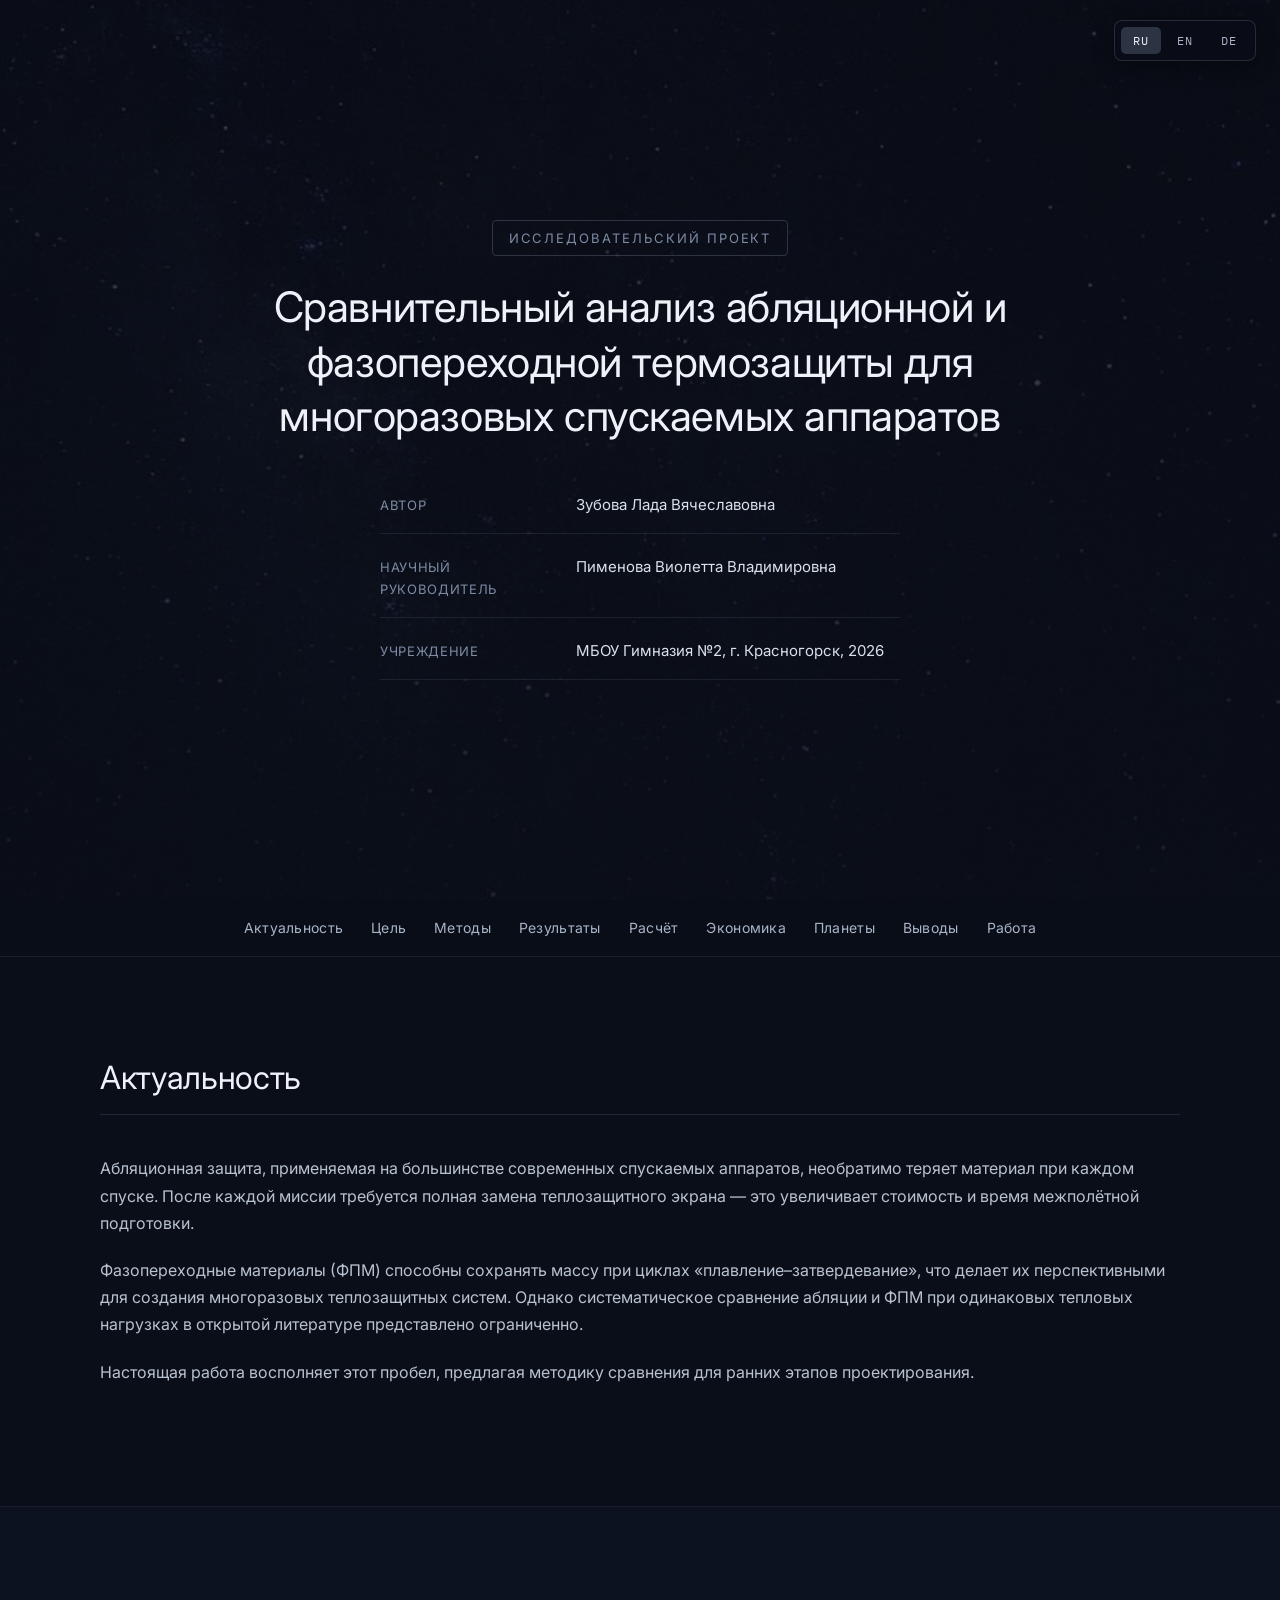
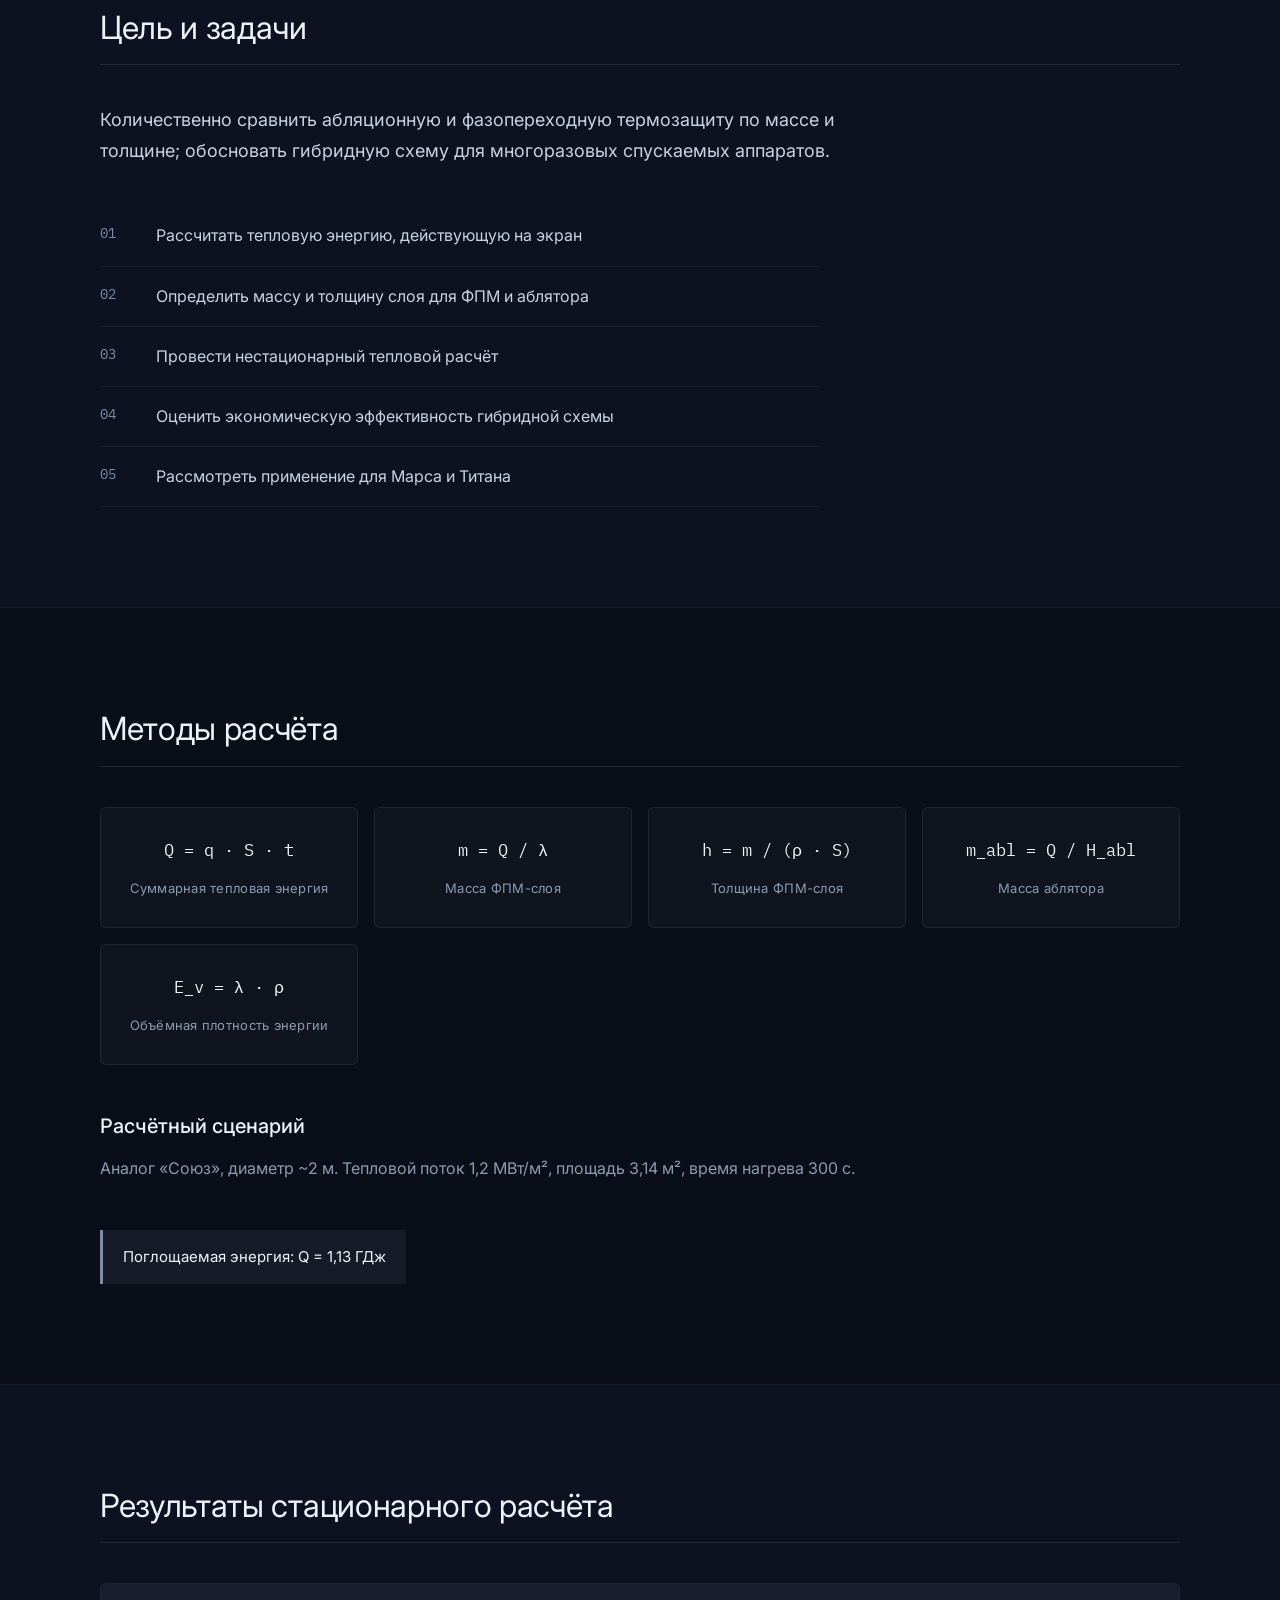
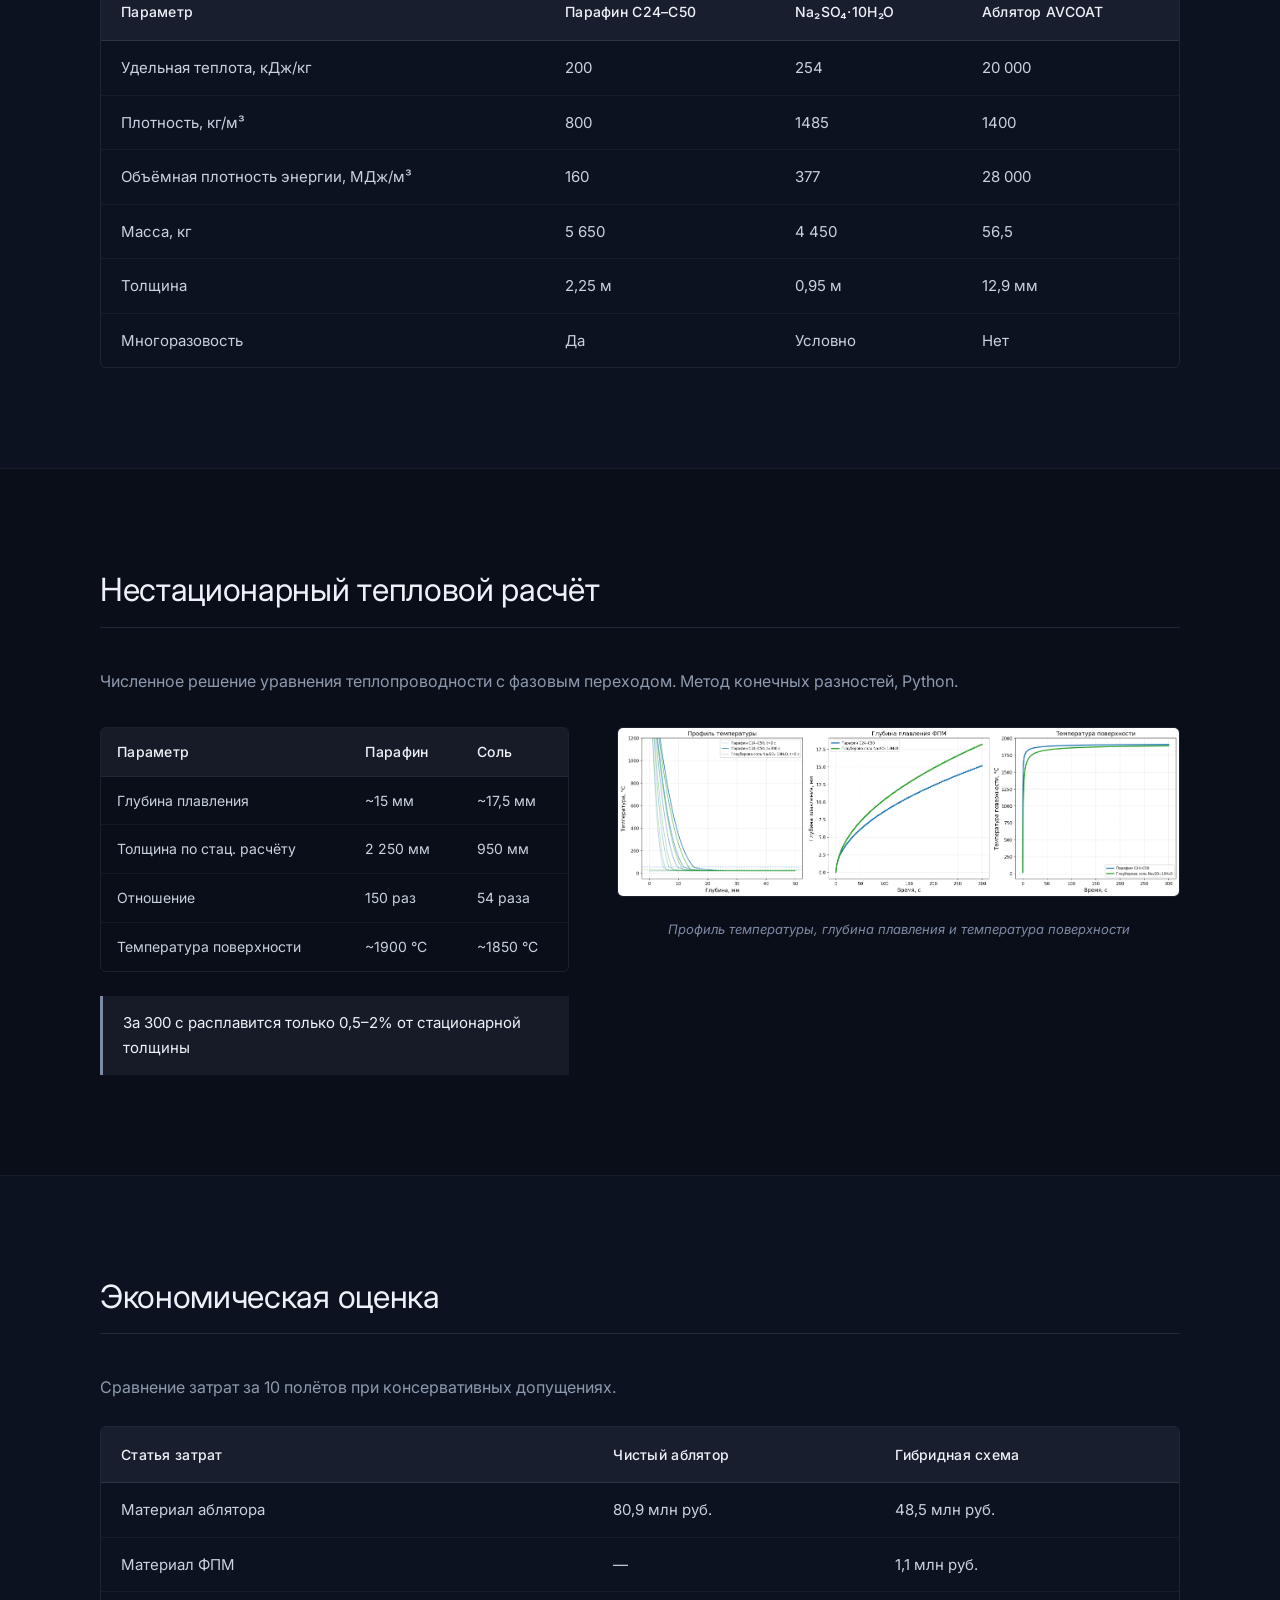
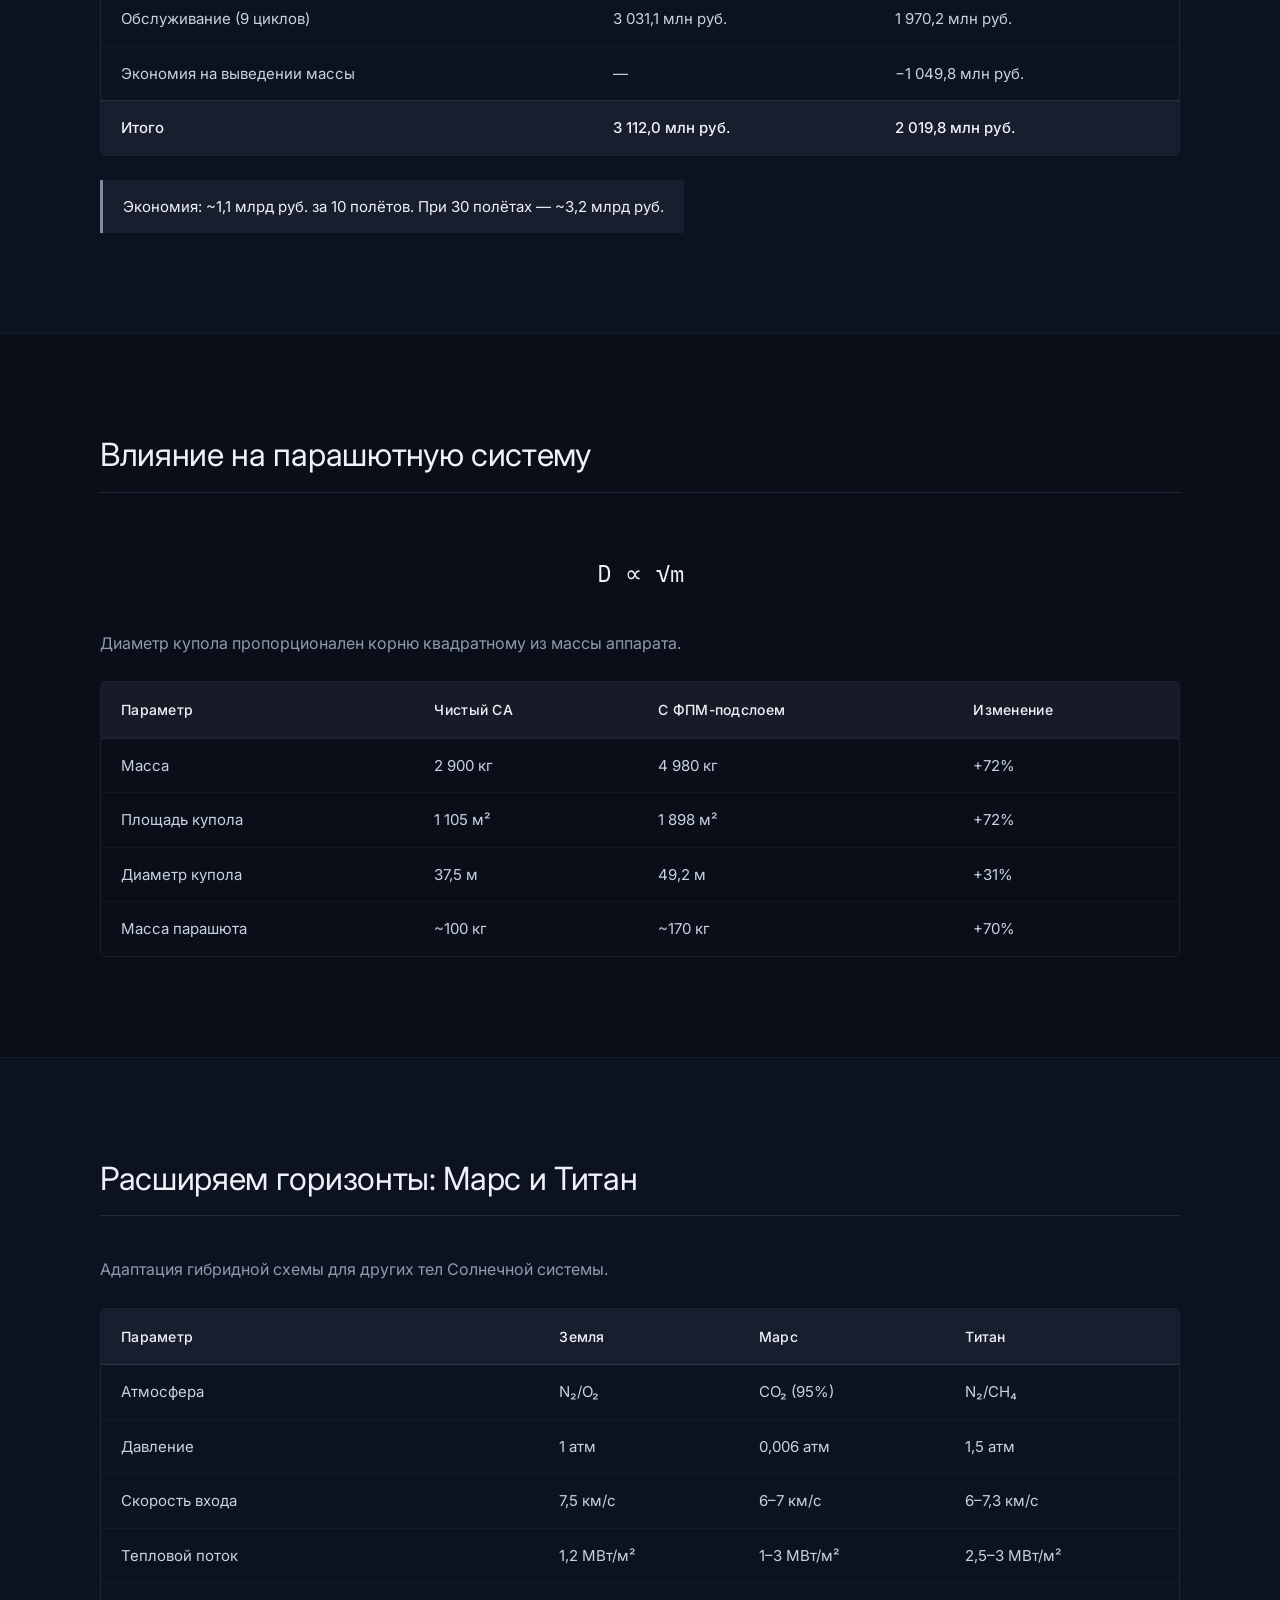
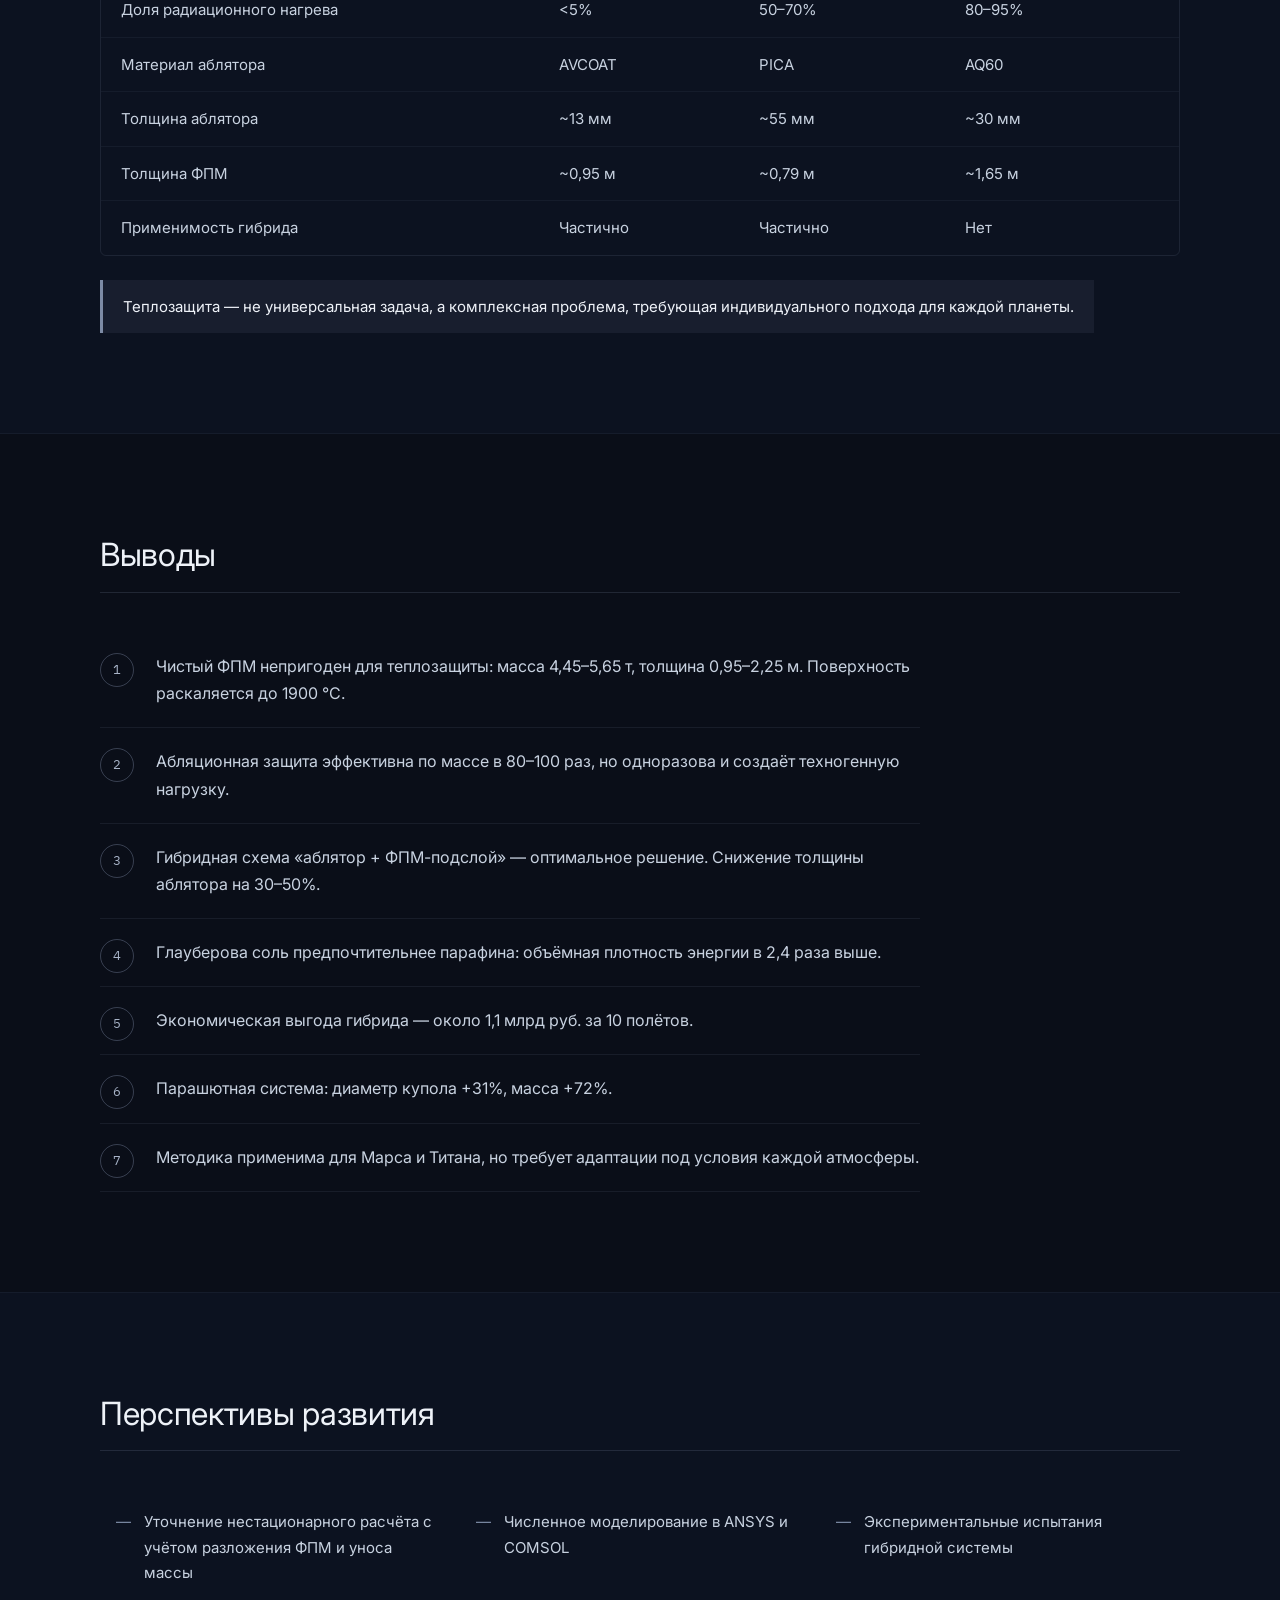
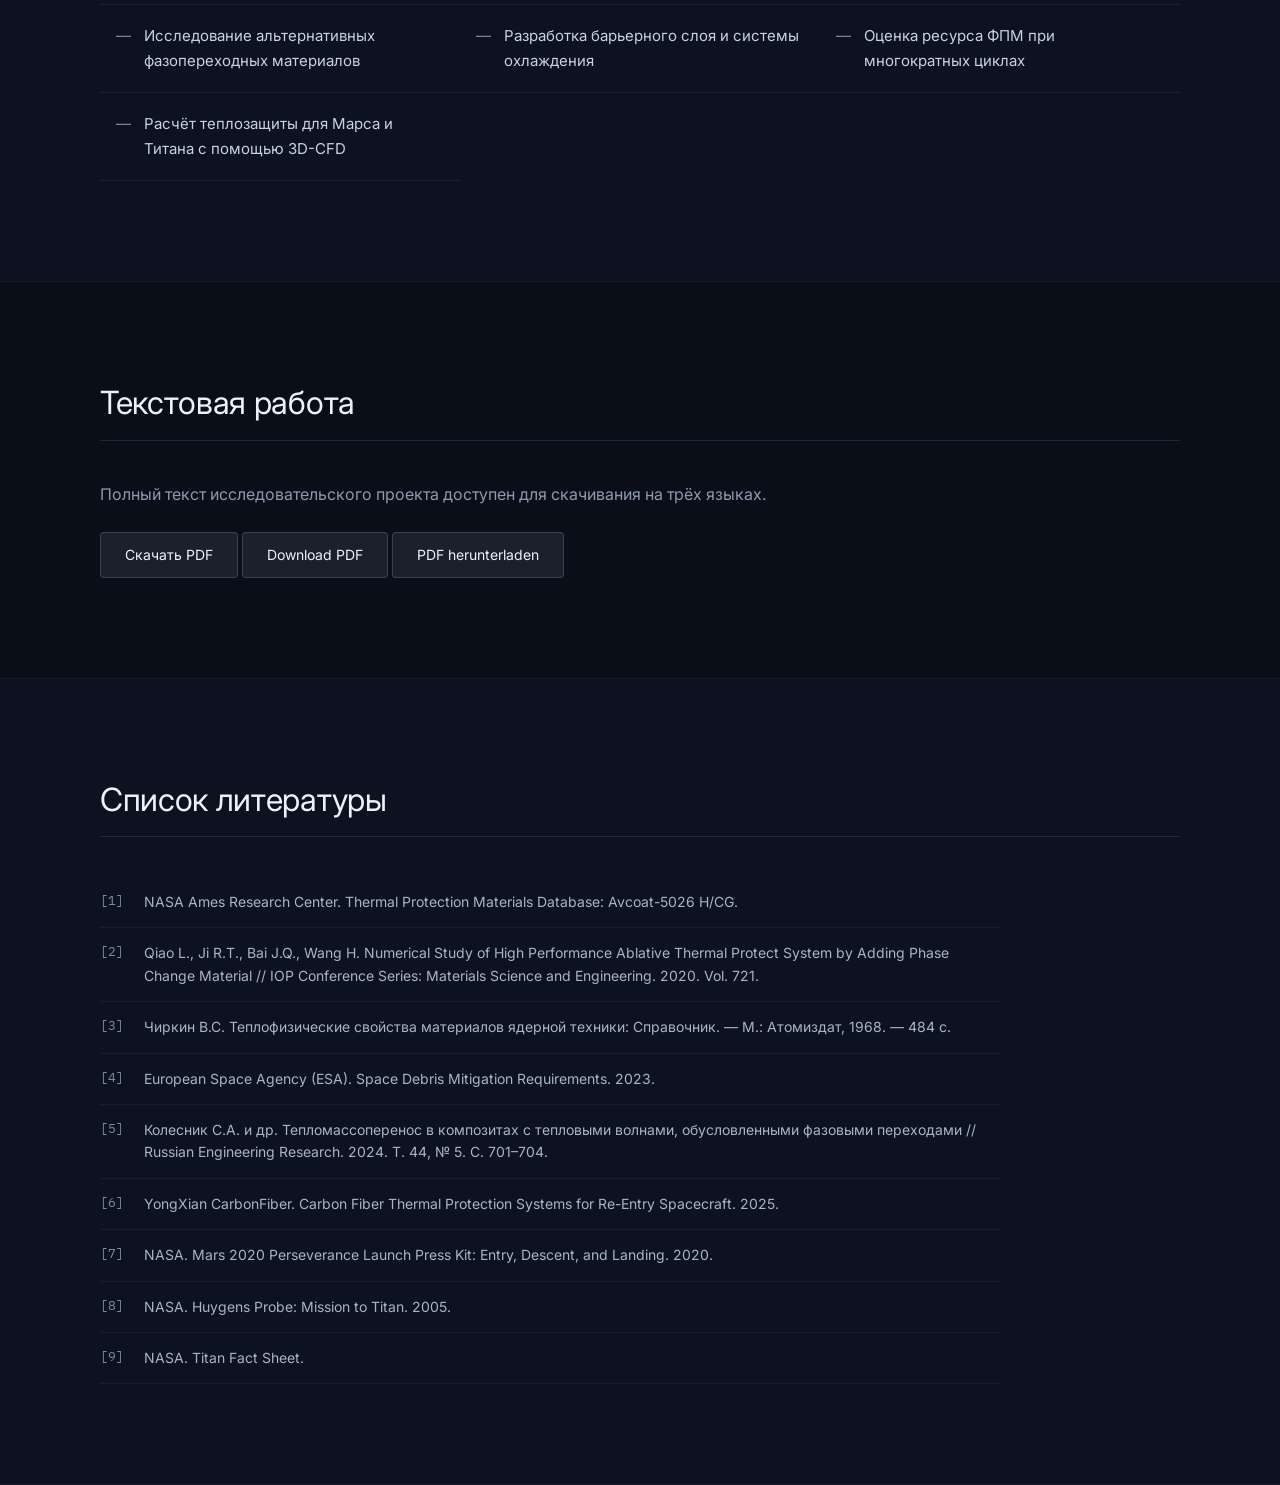
==== commit b6d87b8b: "Update index.html" ====
--- a/index.html
+++ b/index.html
@@ -292,28 +292,9 @@
         <h2 data-i18n="doc.title">Текстовая работа</h2>
         <p class="text-muted" data-i18n="doc.description">Полный текст исследовательского проекта доступен для скачивания.</p>
 
-        <div class="doc-grid">
-            <div class="doc-card">
-                <div class="doc-icon">RU</div>
-                <h3>Русская версия</h3>
-                <p>Полный текст проекта на русском языке</p>
-                <a href="project-ru.pdf" download="project-ru.pdf" class="btn-download">Скачать PDF</a>
-            </div>
-
-            <div class="doc-card">
-                <div class="doc-icon">EN</div>
-                <h3>English version</h3>
-                <p>Full text of the project in English</p>
-                <a href="project-en.pdf" download="project-en.pdf" class="btn-download">Download PDF</a>
-            </div>
-
-            <div class="doc-card">
-                <div class="doc-icon">DE</div>
-                <h3>Deutsche Version</h3>
-                <p>Vollständiger Projekttext auf Deutsch</p>
-                <a href="project-de.pdf" download="project-de.pdf" class="btn-download">PDF herunterladen</a>
-            </div>
-        </div>
+        <a href="project-ru.pdf" download="project-ru.pdf" class="btn-download">Скачать PDF</a>
+<a href="project-en.pdf" download="project-en.pdf" class="btn-download">Download PDF</a>
+<a href="project-de.pdf" download="project-de.pdf" class="btn-download">PDF herunterladen</a>
     </div>
 </section>
 
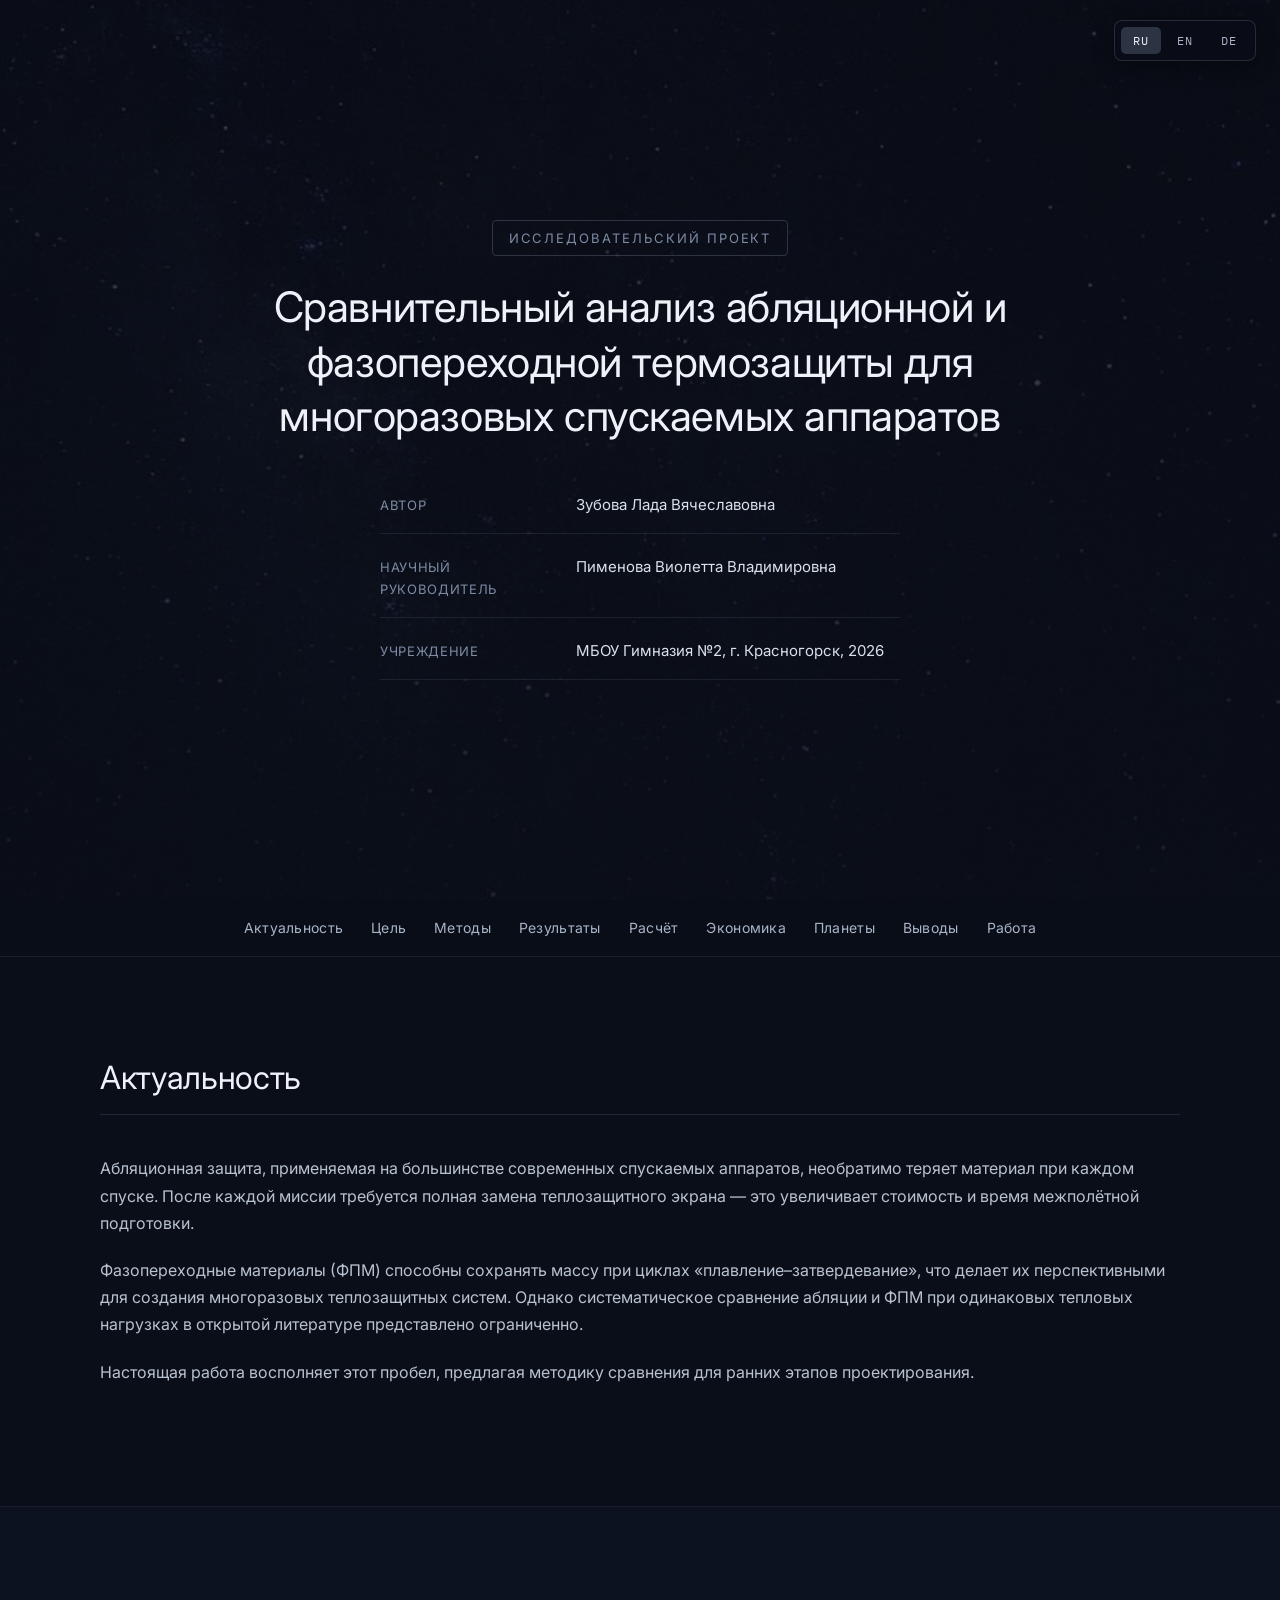
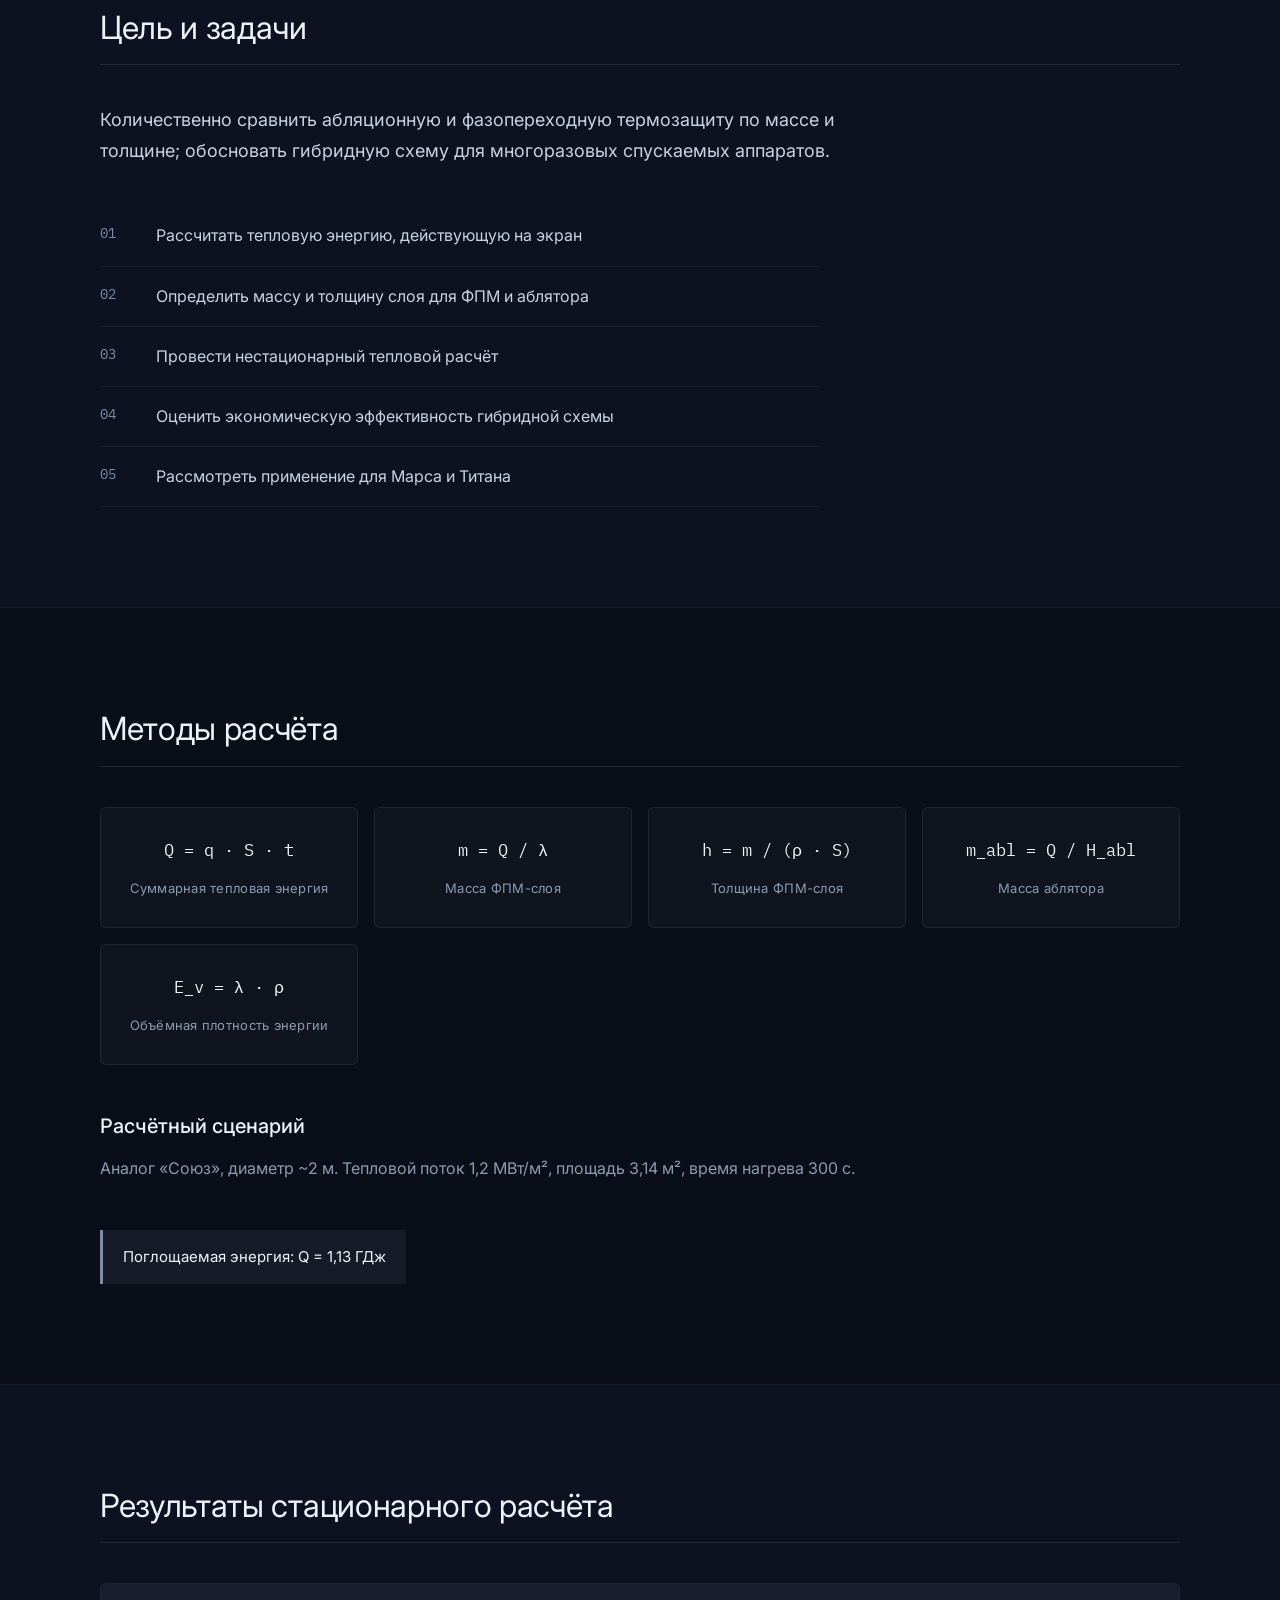
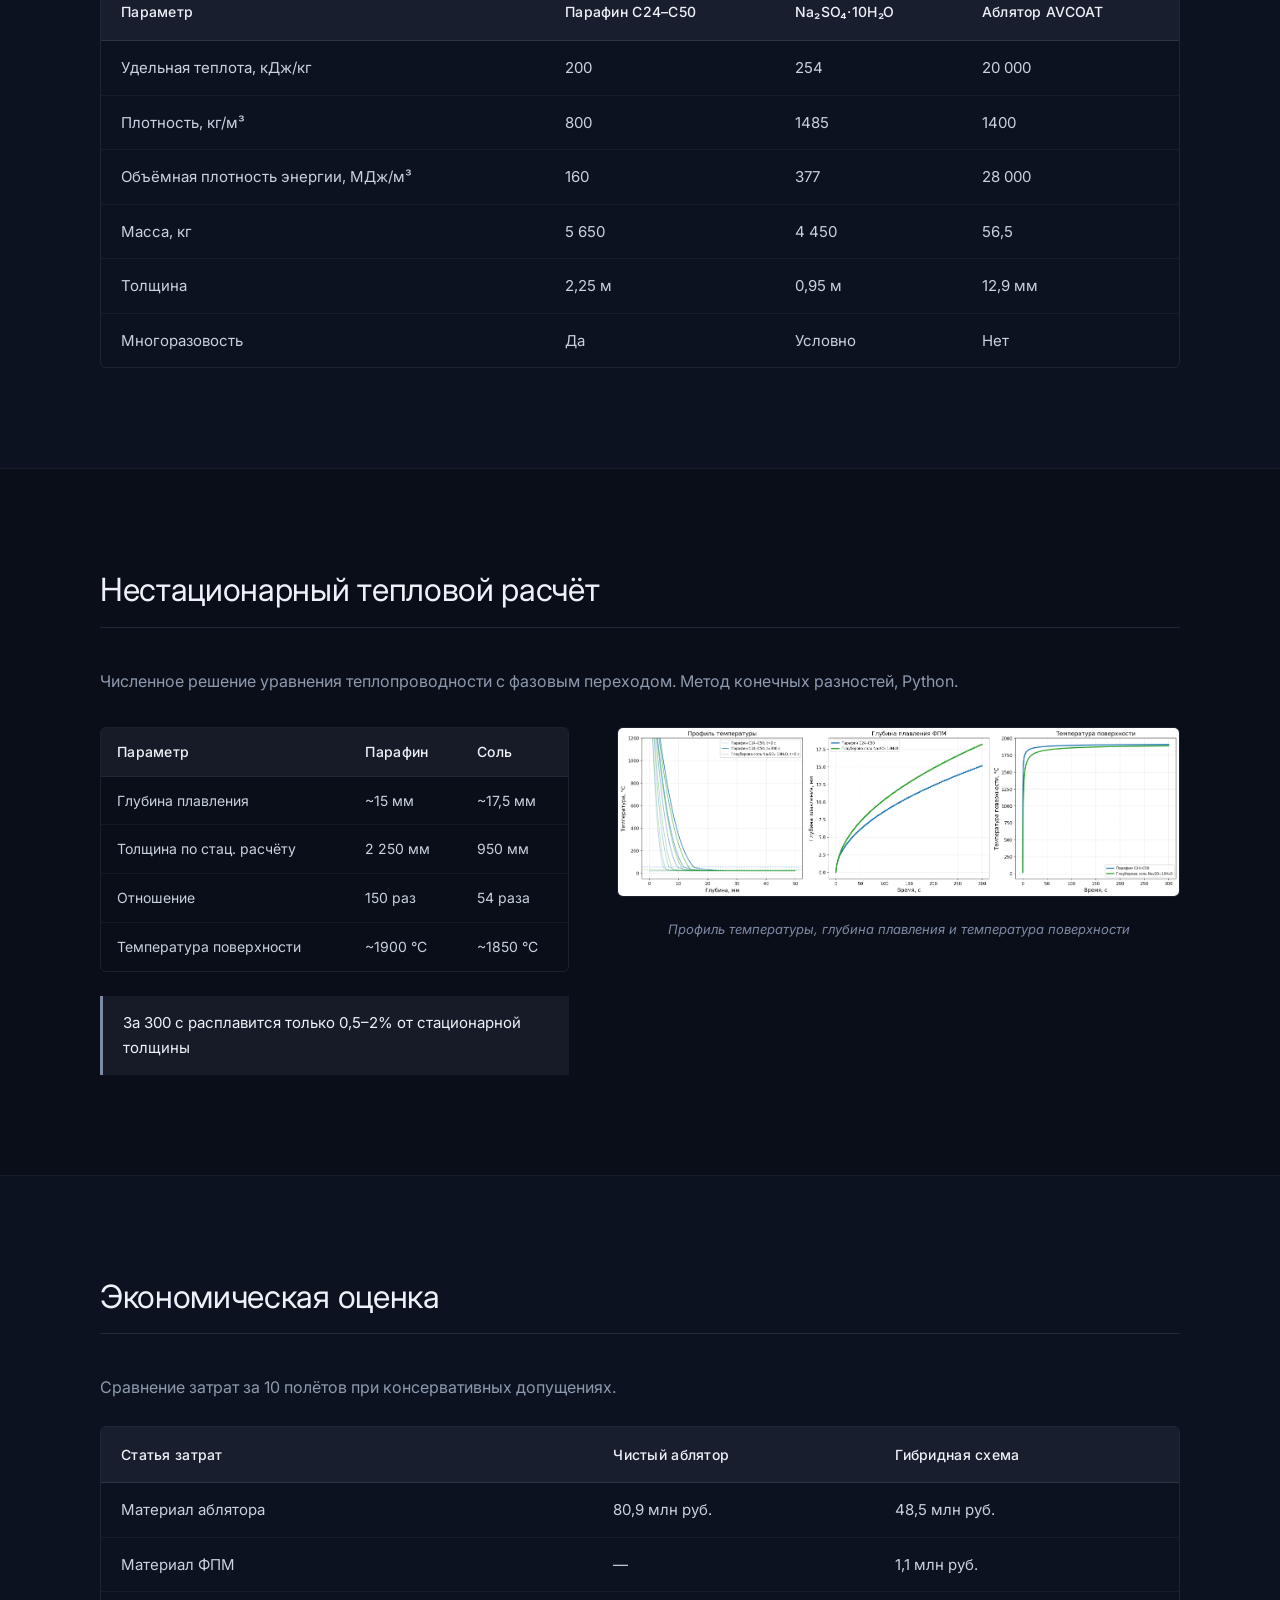
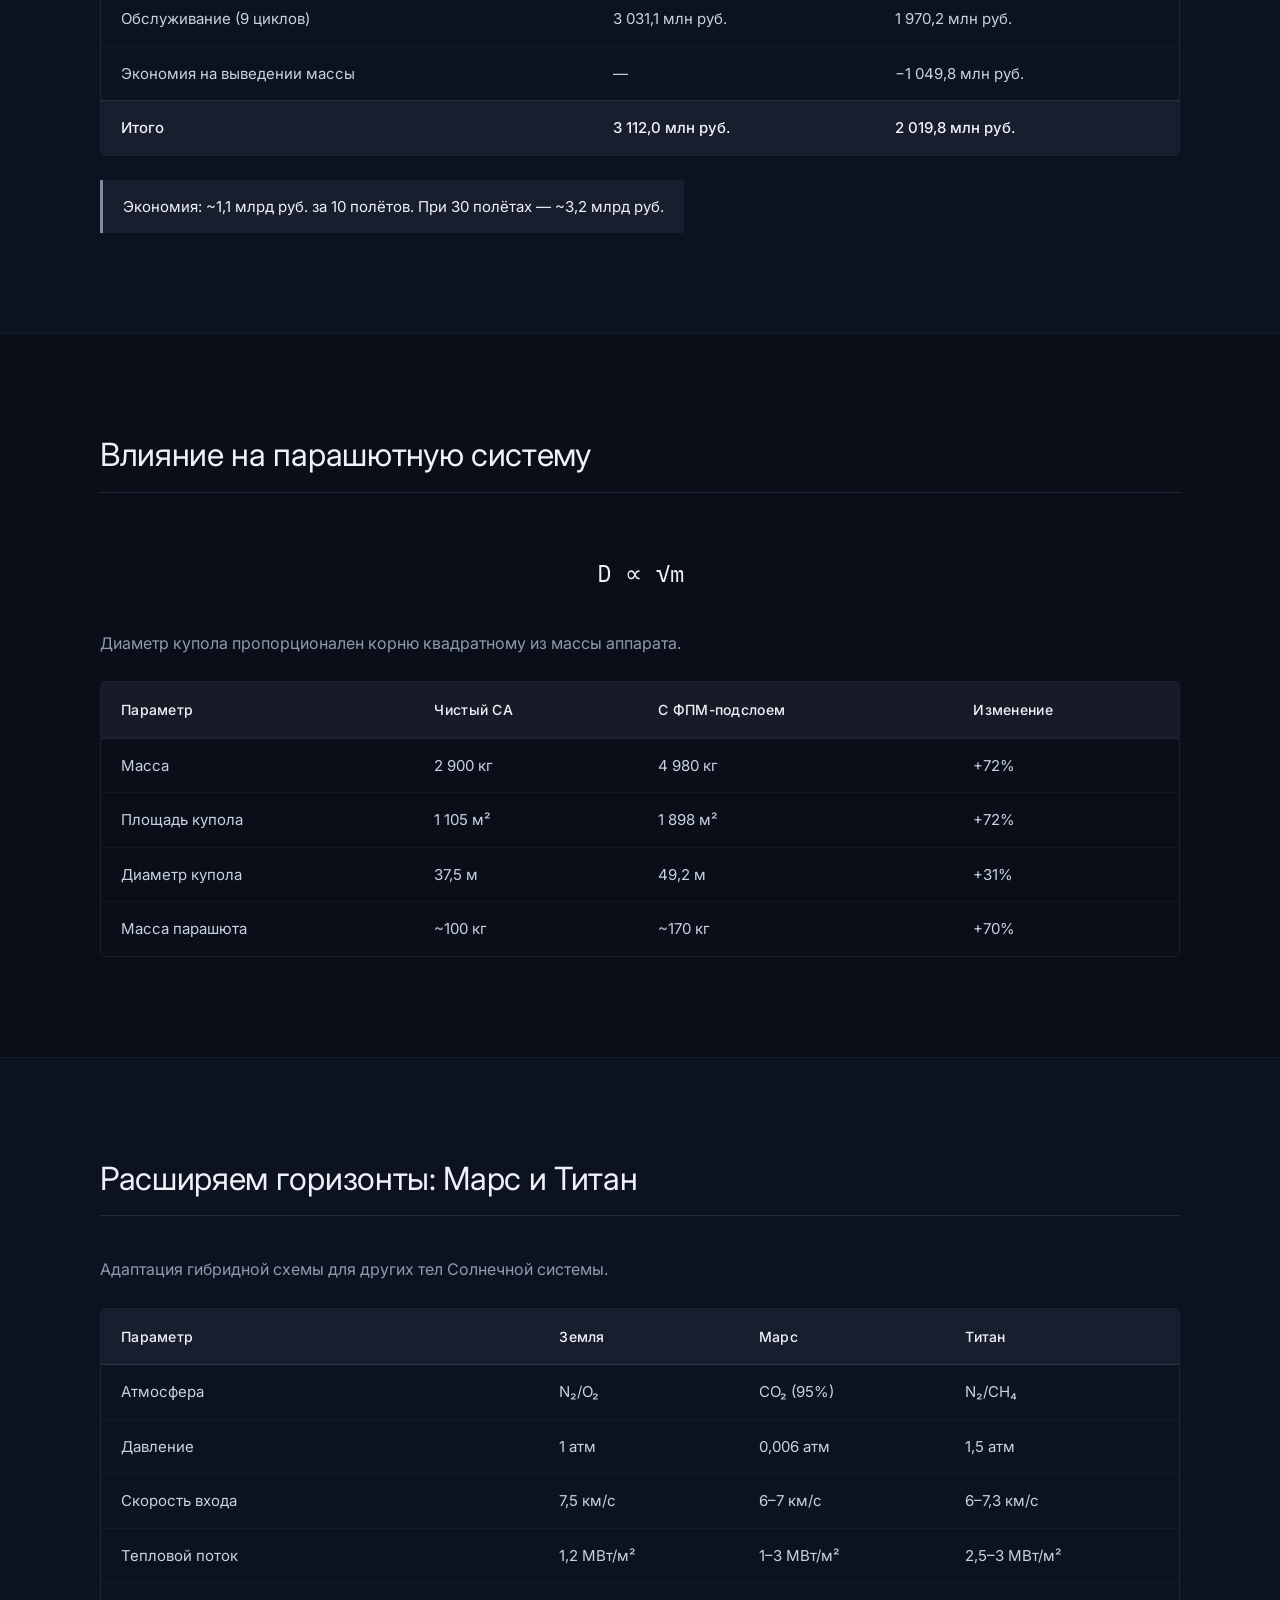
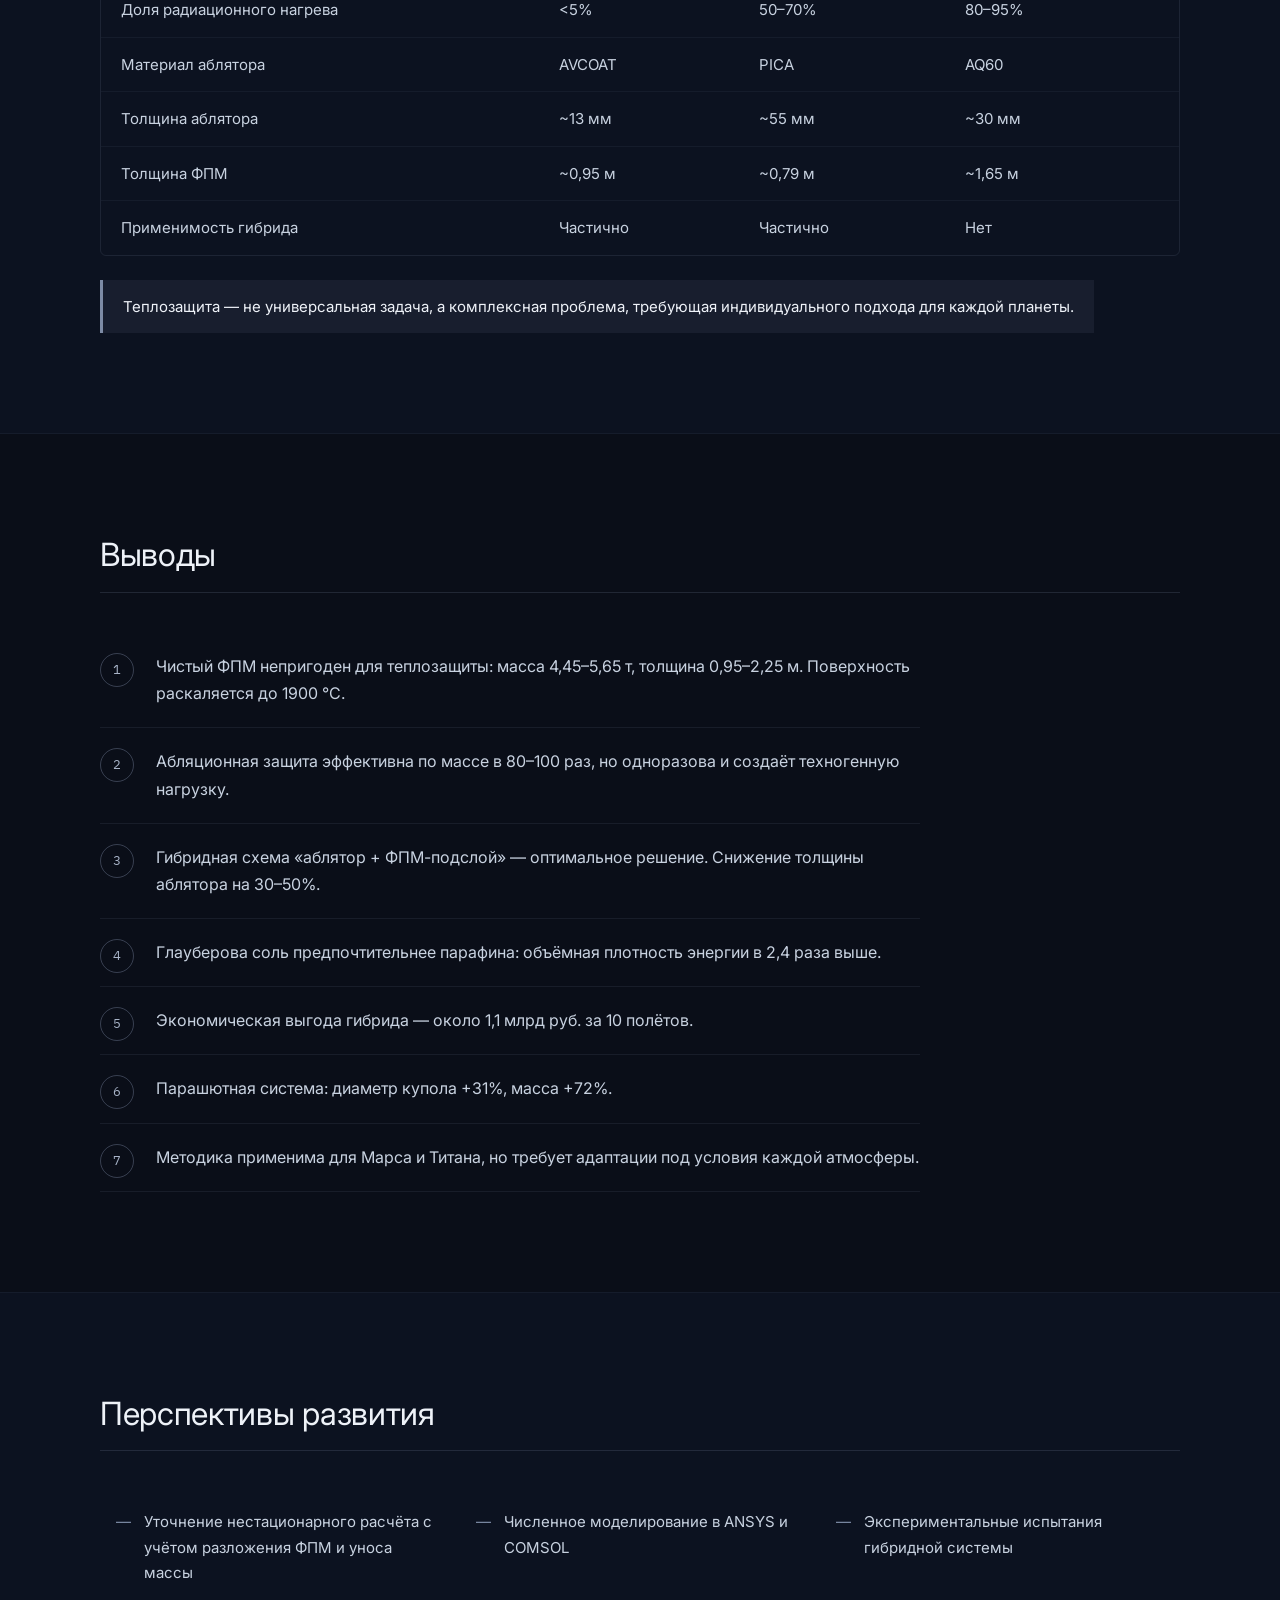
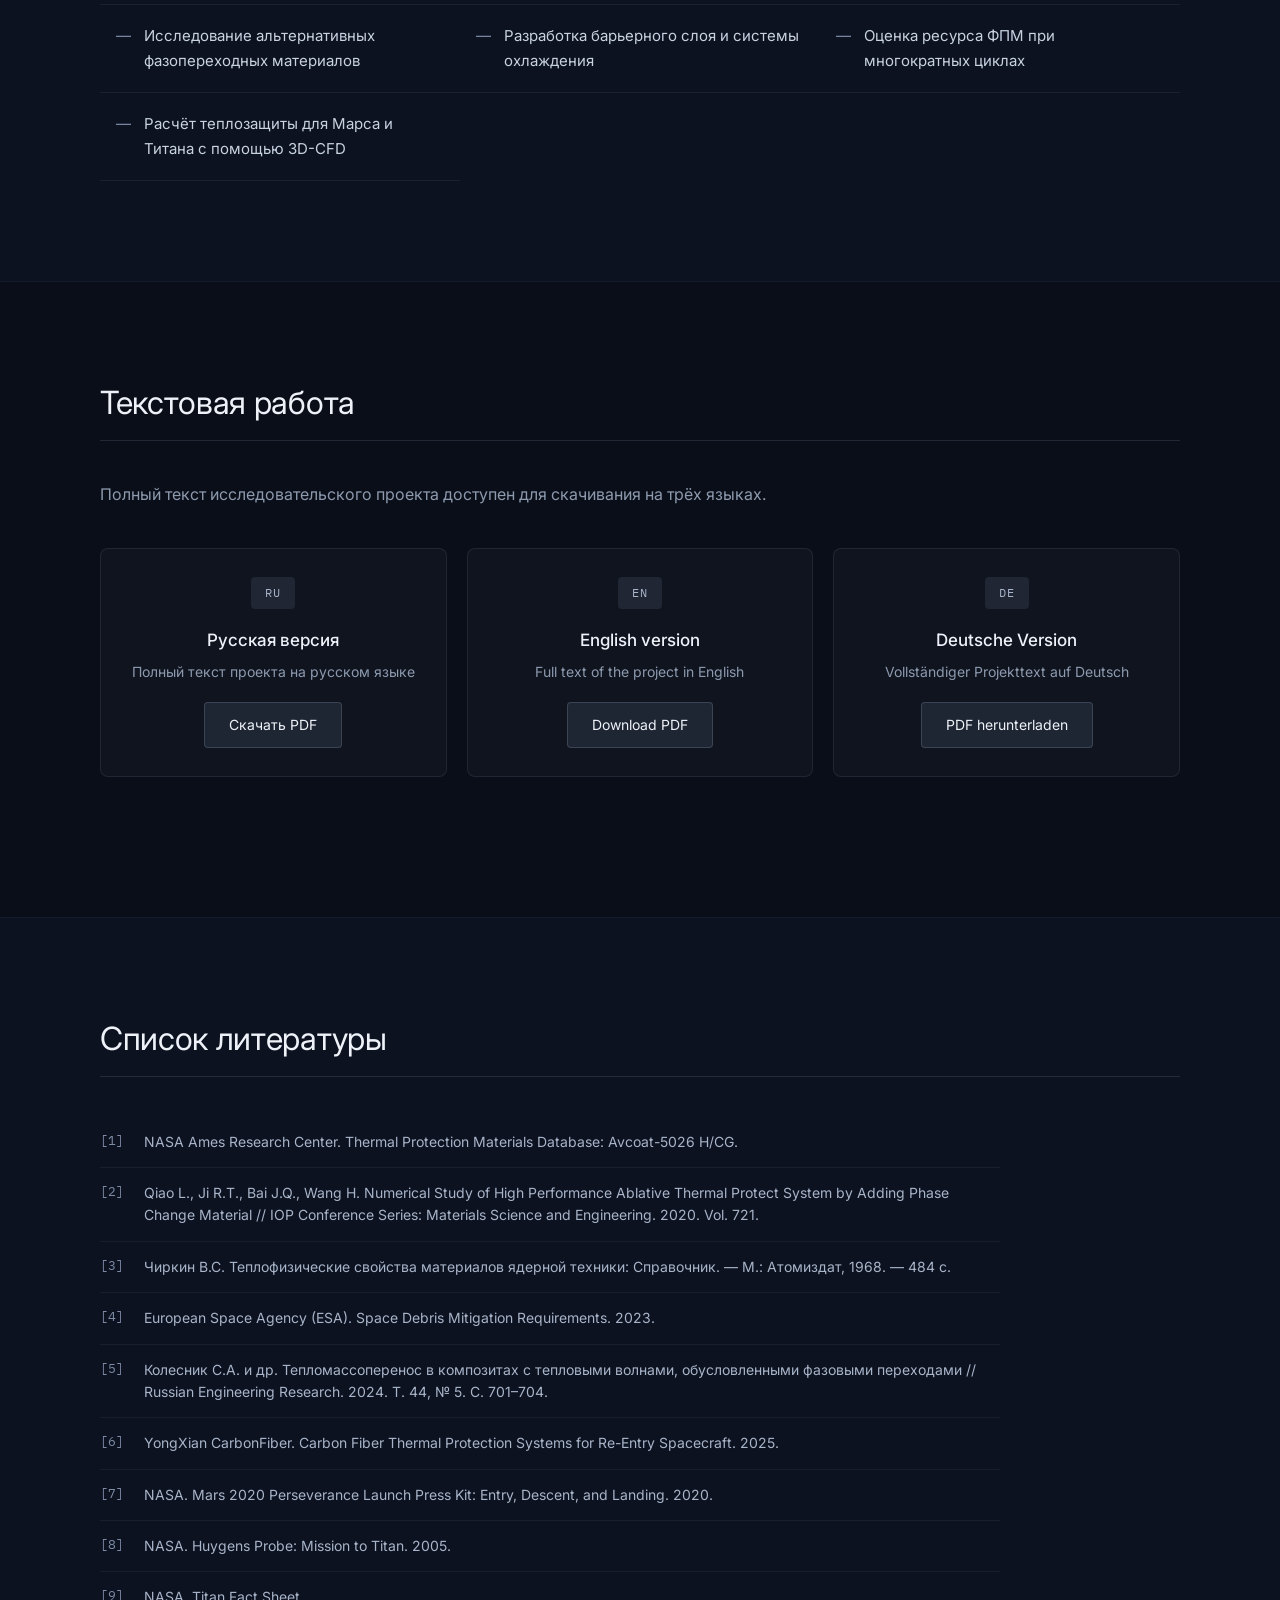
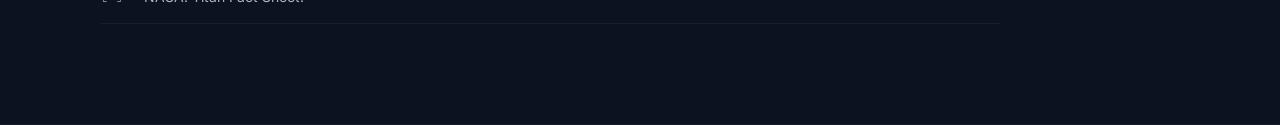
==== commit 6c983e37: "Update index.html" ====
--- a/index.html
+++ b/index.html
@@ -292,9 +292,28 @@
         <h2 data-i18n="doc.title">Текстовая работа</h2>
         <p class="text-muted" data-i18n="doc.description">Полный текст исследовательского проекта доступен для скачивания.</p>
 
-        <a href="project-ru.pdf" download="project-ru.pdf" class="btn-download">Скачать PDF</a>
-<a href="project-en.pdf" download="project-en.pdf" class="btn-download">Download PDF</a>
-<a href="project-de.pdf" download="project-de.pdf" class="btn-download">PDF herunterladen</a>
+        <div class="doc-grid">
+            <div class="doc-card">
+                <div class="doc-icon">RU</div>
+                <h3>Русская версия</h3>
+                <p>Полный текст проекта на русском языке</p>
+                <a href="https://disk.yandex.ru/i/QCqmgQ0jkwMnQ" target="_blank" class="btn-download">Скачать PDF</a>
+            </div>
+
+            <div class="doc-card">
+                <div class="doc-icon">EN</div>
+                <h3>English version</h3>
+                <p>Full text of the project in English</p>
+                <a href="ВСТАВЬ_ССЫЛКУ_ЯНДЕКС_EN" target="_blank" class="btn-download">Download PDF</a>
+            </div>
+
+            <div class="doc-card">
+                <div class="doc-icon">DE</div>
+                <h3>Deutsche Version</h3>
+                <p>Vollständiger Projekttext auf Deutsch</p>
+                <a href="ВСТАВЬ_ССЫЛКУ_ЯНДЕКС_DE" target="_blank" class="btn-download">PDF herunterladen</a>
+            </div>
+        </div>
     </div>
 </section>
 
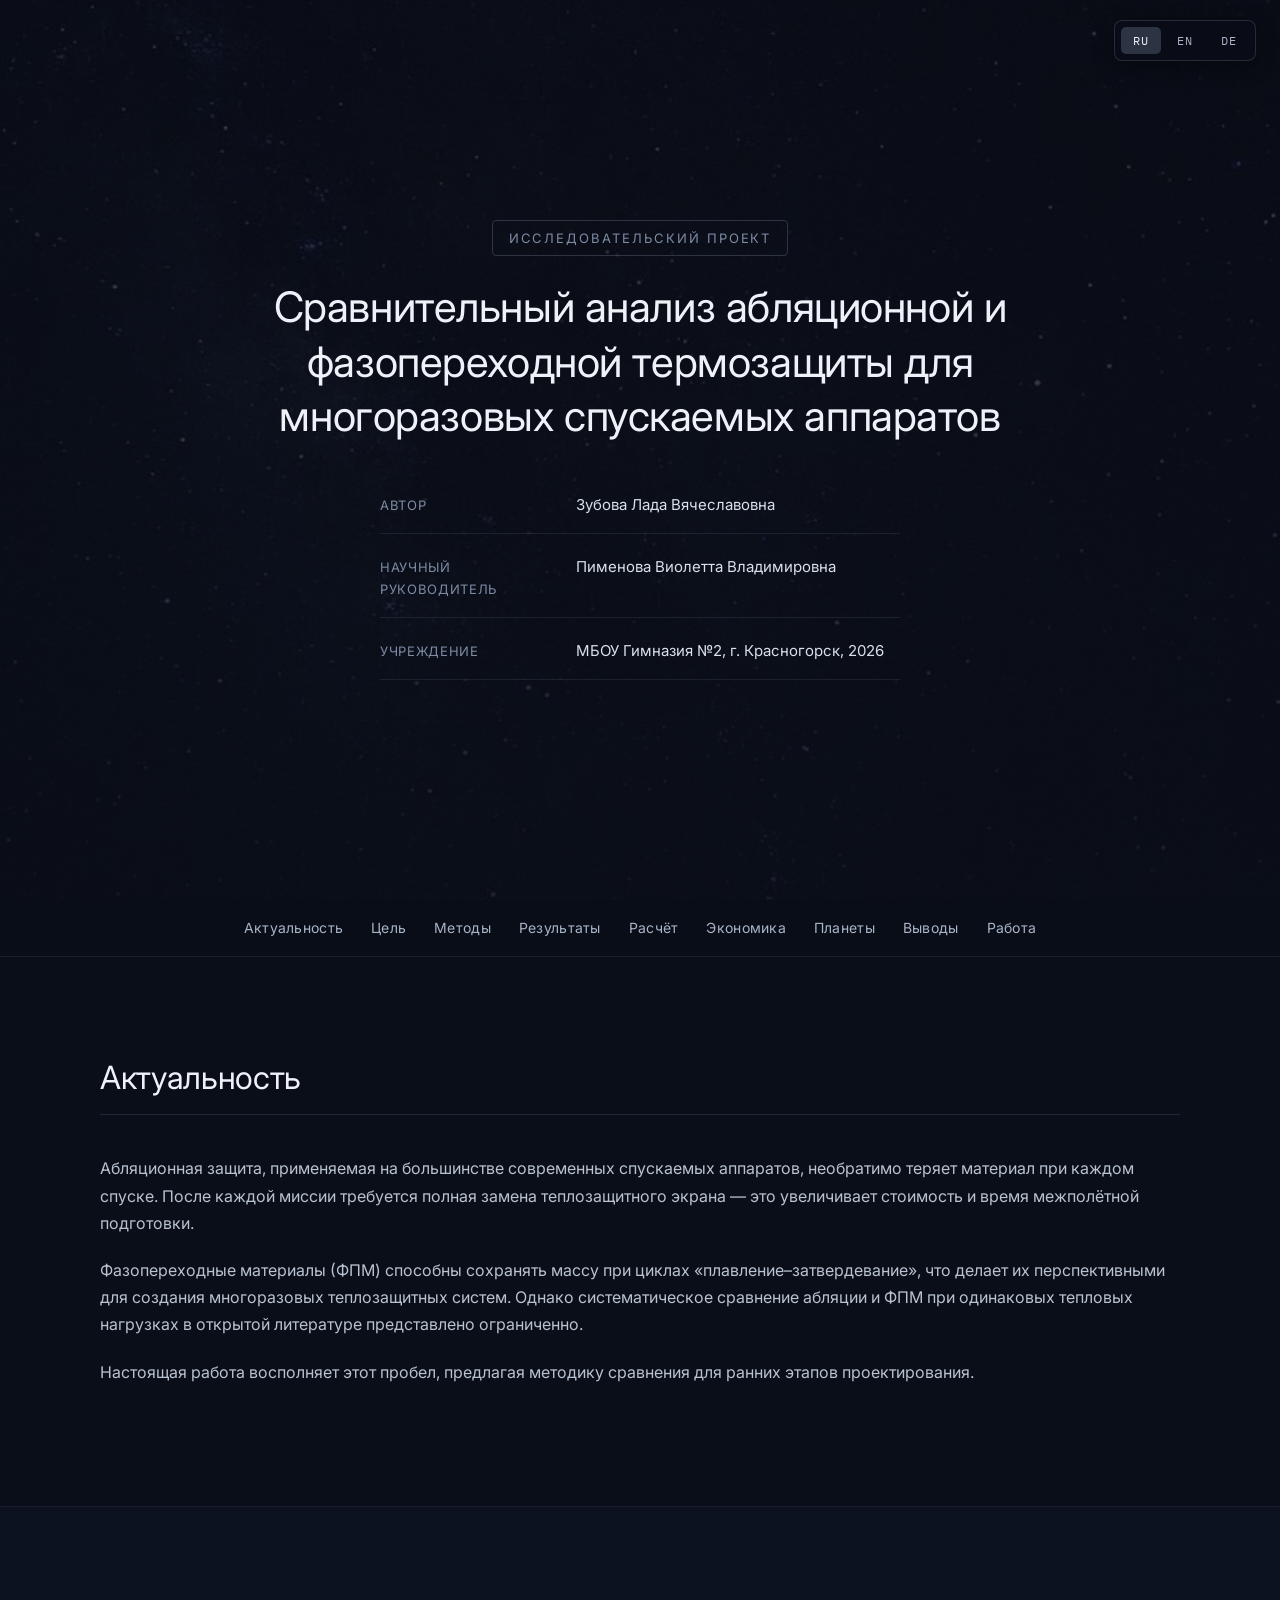
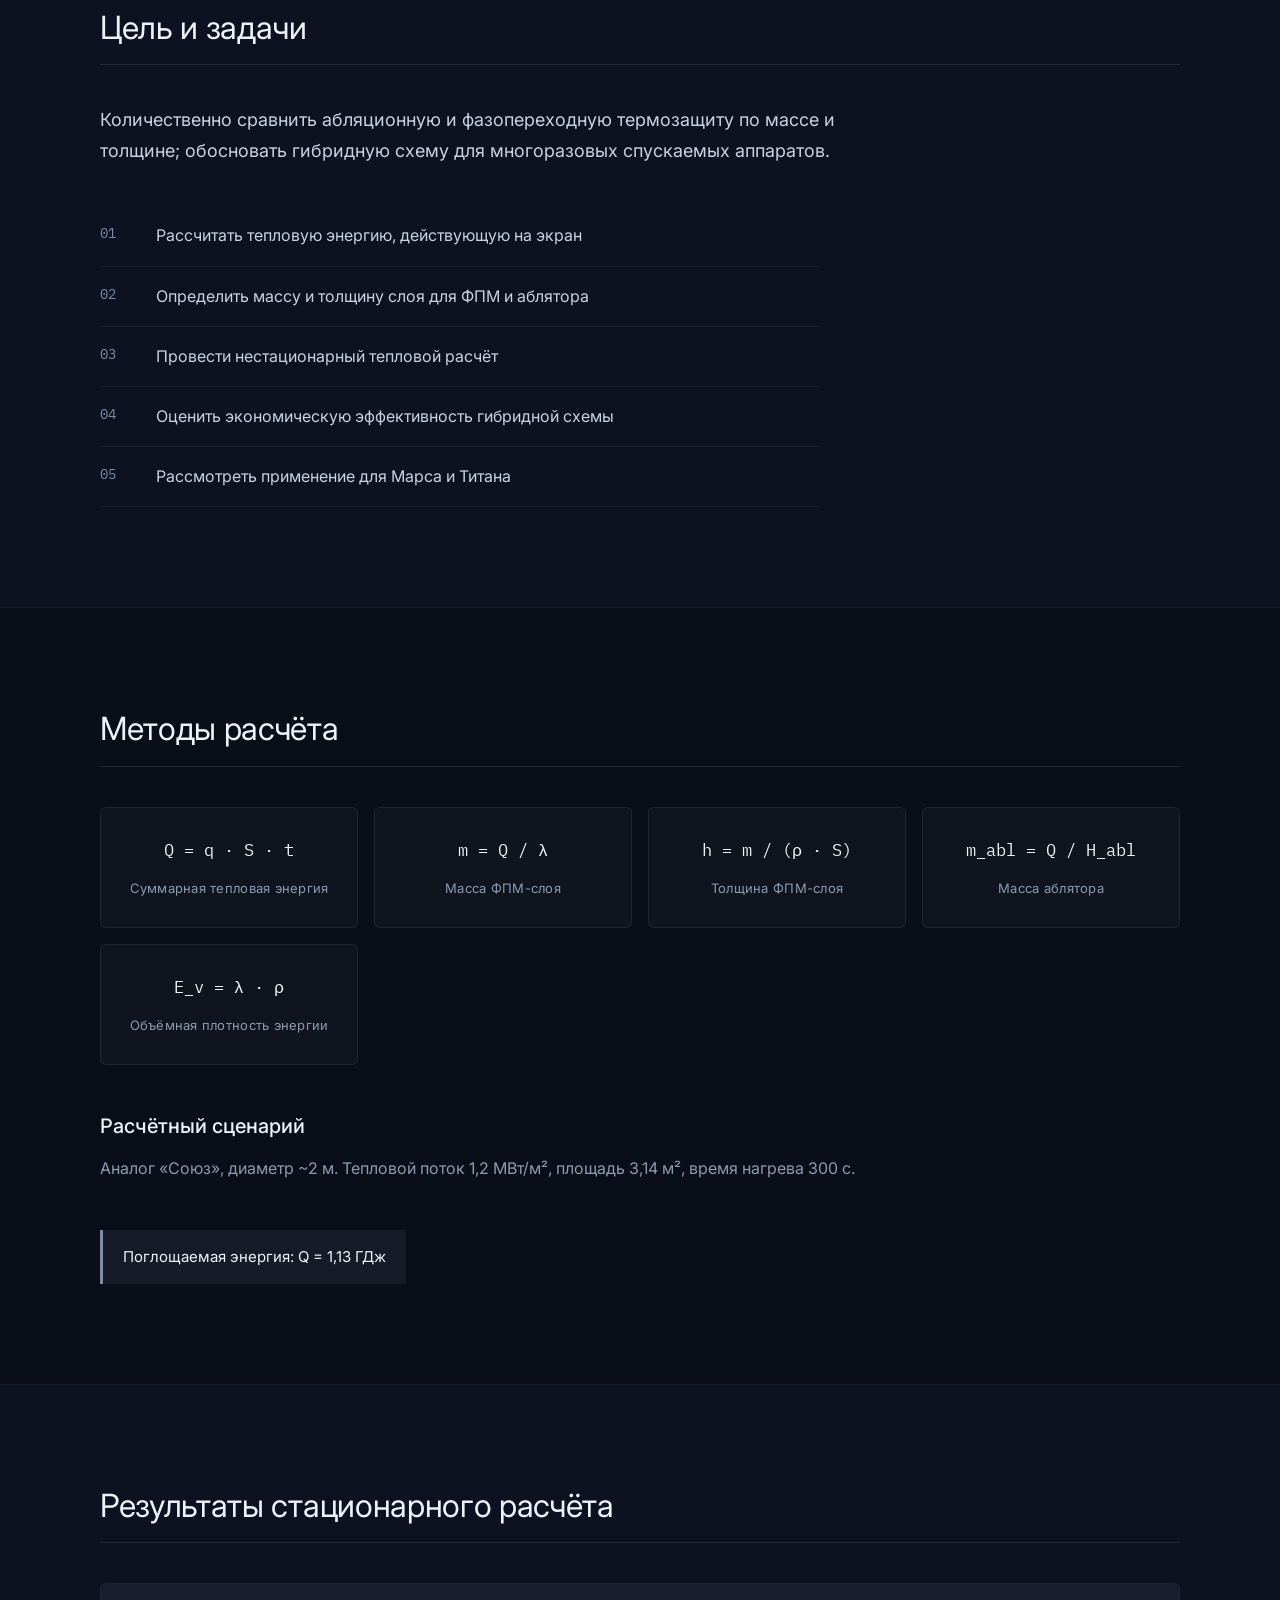
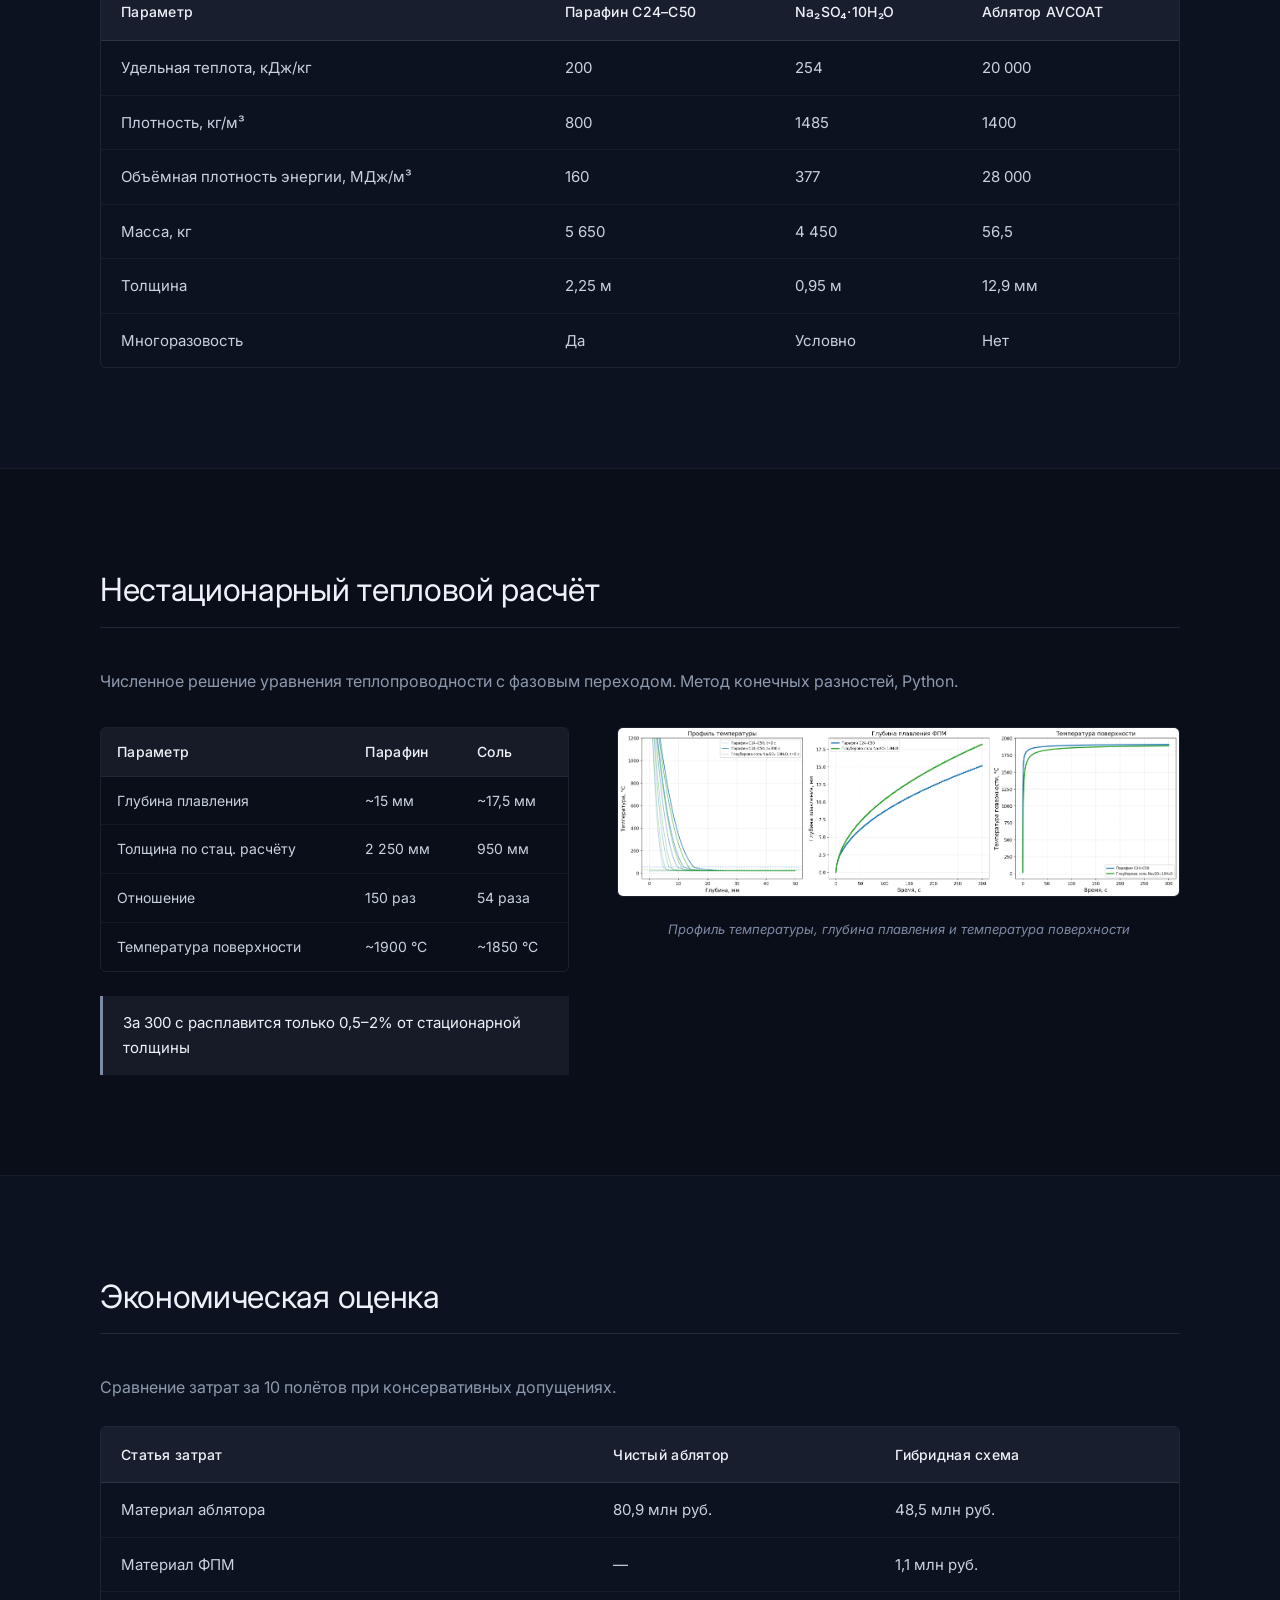
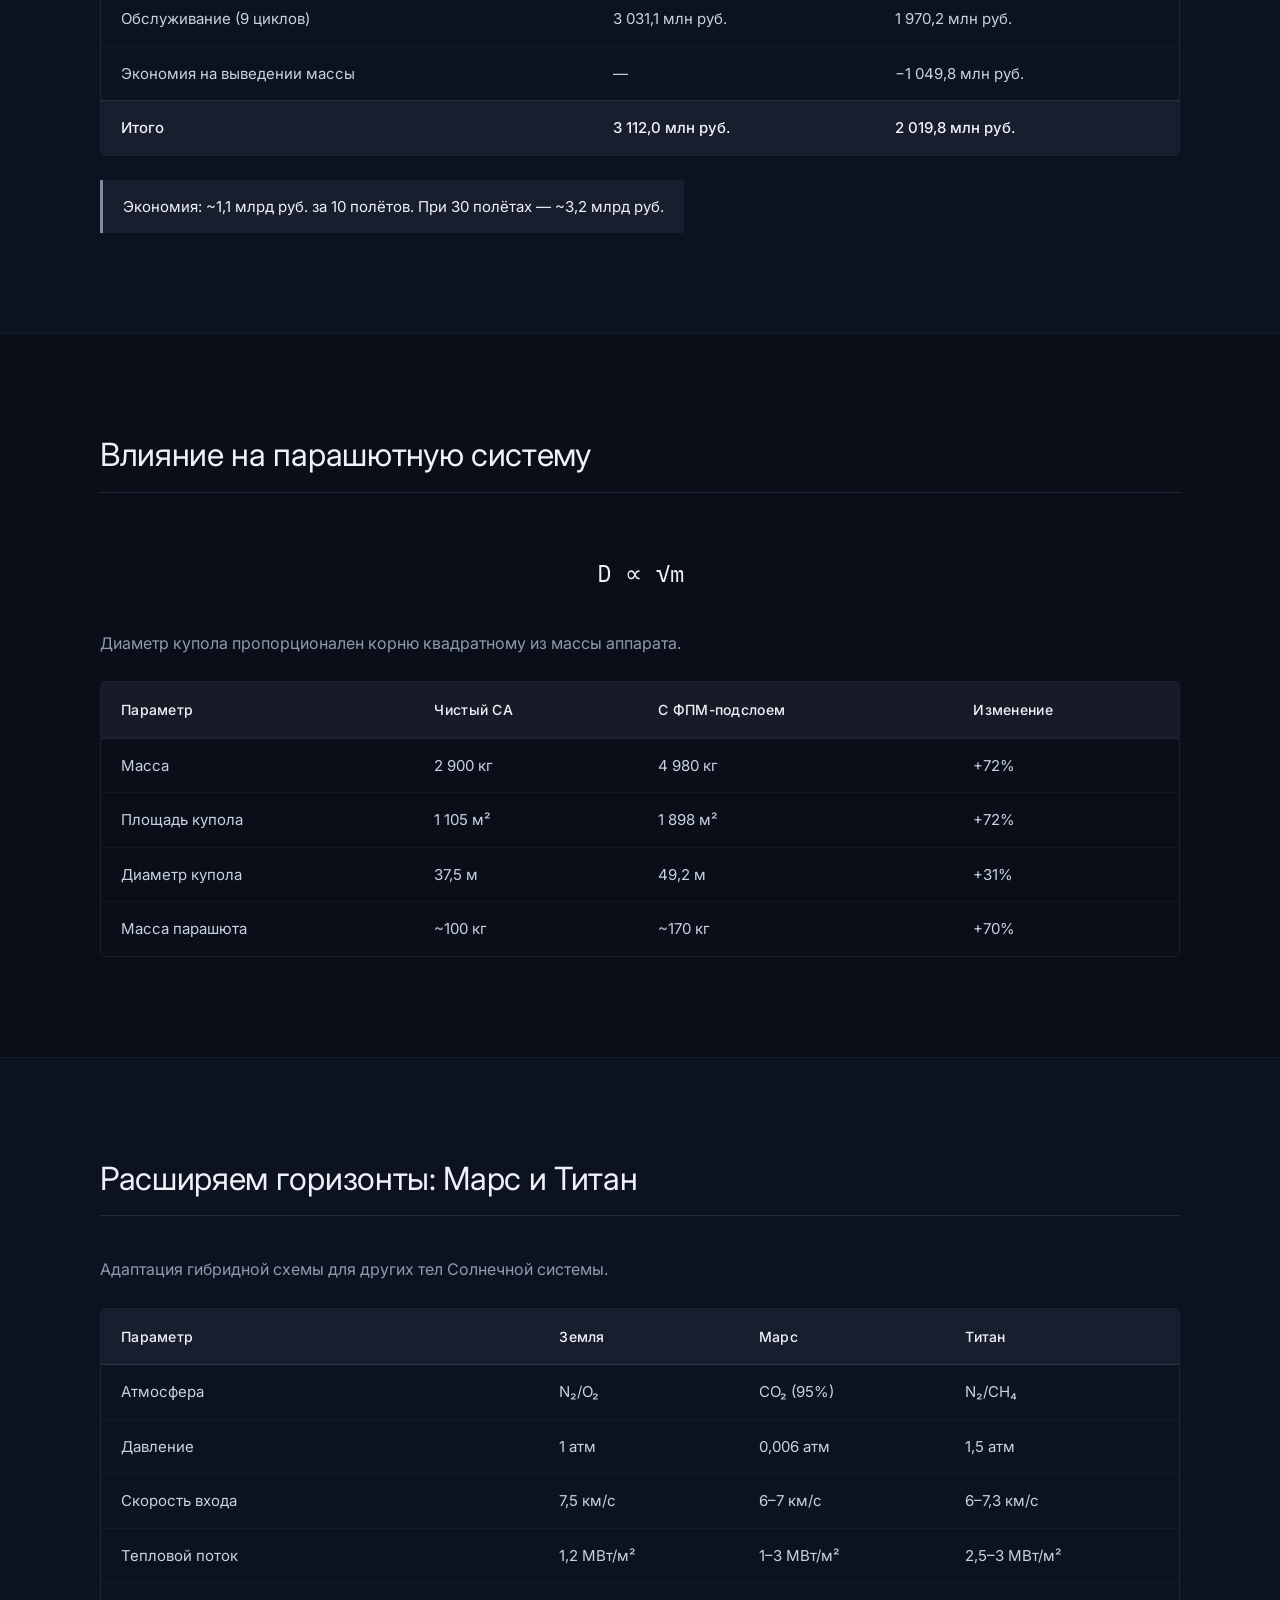
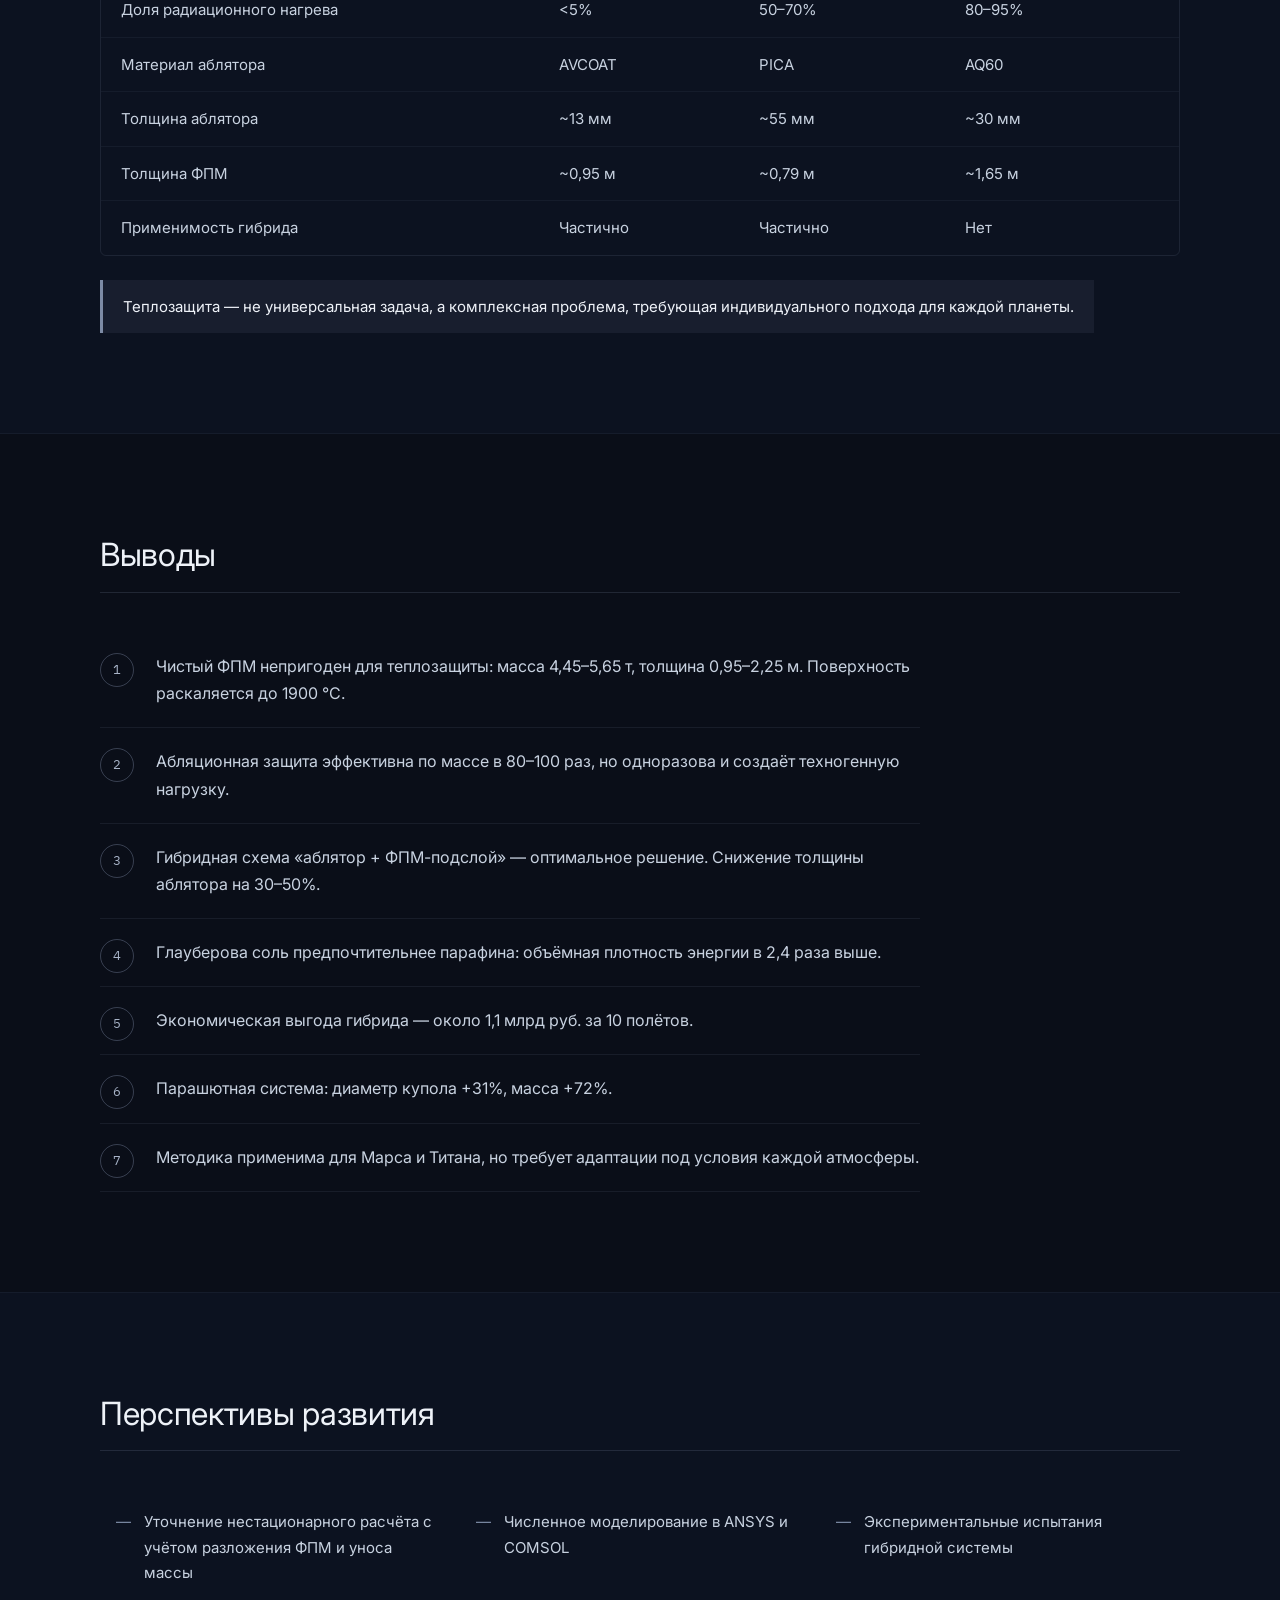
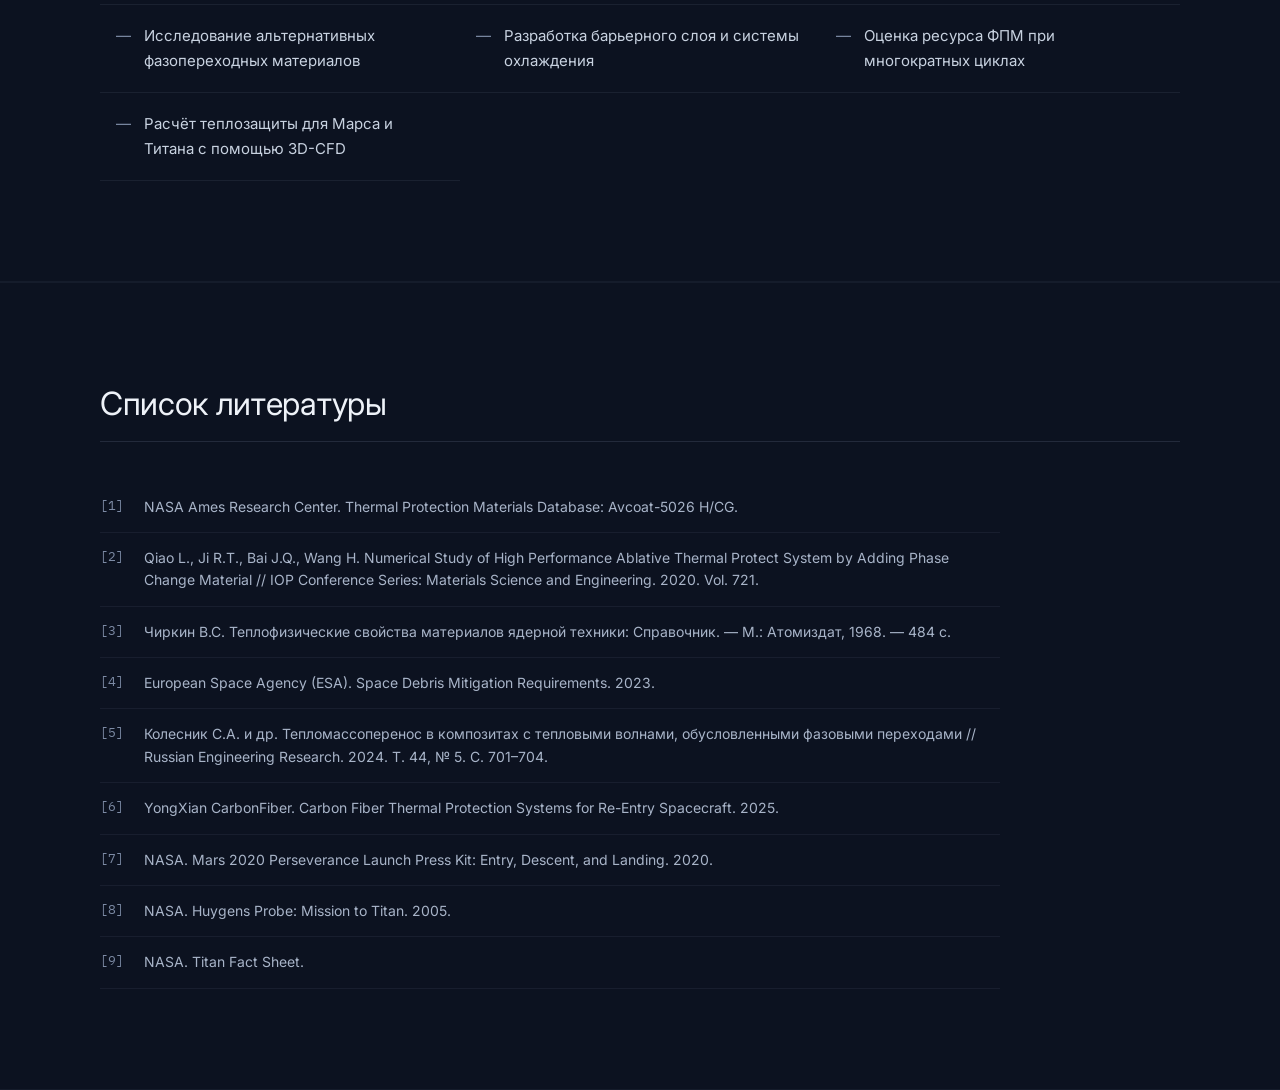
==== commit 80153ad4: "Update index.html" ====
--- a/index.html
+++ b/index.html
@@ -286,37 +286,6 @@
     </div>
 </section>
 
-<!-- ТЕКСТОВАЯ РАБОТА -->
-<section id="document" class="section">
-    <div class="container">
-        <h2 data-i18n="doc.title">Текстовая работа</h2>
-        <p class="text-muted" data-i18n="doc.description">Полный текст исследовательского проекта доступен для скачивания.</p>
-
-        <div class="doc-grid">
-            <div class="doc-card">
-                <div class="doc-icon">RU</div>
-                <h3>Русская версия</h3>
-                <p>Полный текст проекта на русском языке</p>
-                <a href="https://disk.yandex.ru/i/QCqmgQ0jkwMnQ" target="_blank" class="btn-download">Скачать PDF</a>
-            </div>
-
-            <div class="doc-card">
-                <div class="doc-icon">EN</div>
-                <h3>English version</h3>
-                <p>Full text of the project in English</p>
-                <a href="ВСТАВЬ_ССЫЛКУ_ЯНДЕКС_EN" target="_blank" class="btn-download">Download PDF</a>
-            </div>
-
-            <div class="doc-card">
-                <div class="doc-icon">DE</div>
-                <h3>Deutsche Version</h3>
-                <p>Vollständiger Projekttext auf Deutsch</p>
-                <a href="ВСТАВЬ_ССЫЛКУ_ЯНДЕКС_DE" target="_blank" class="btn-download">PDF herunterladen</a>
-            </div>
-        </div>
-    </div>
-</section>
-
 <!-- ЛИТЕРАТУРА -->
 <section class="section section-dark">
     <div class="container">
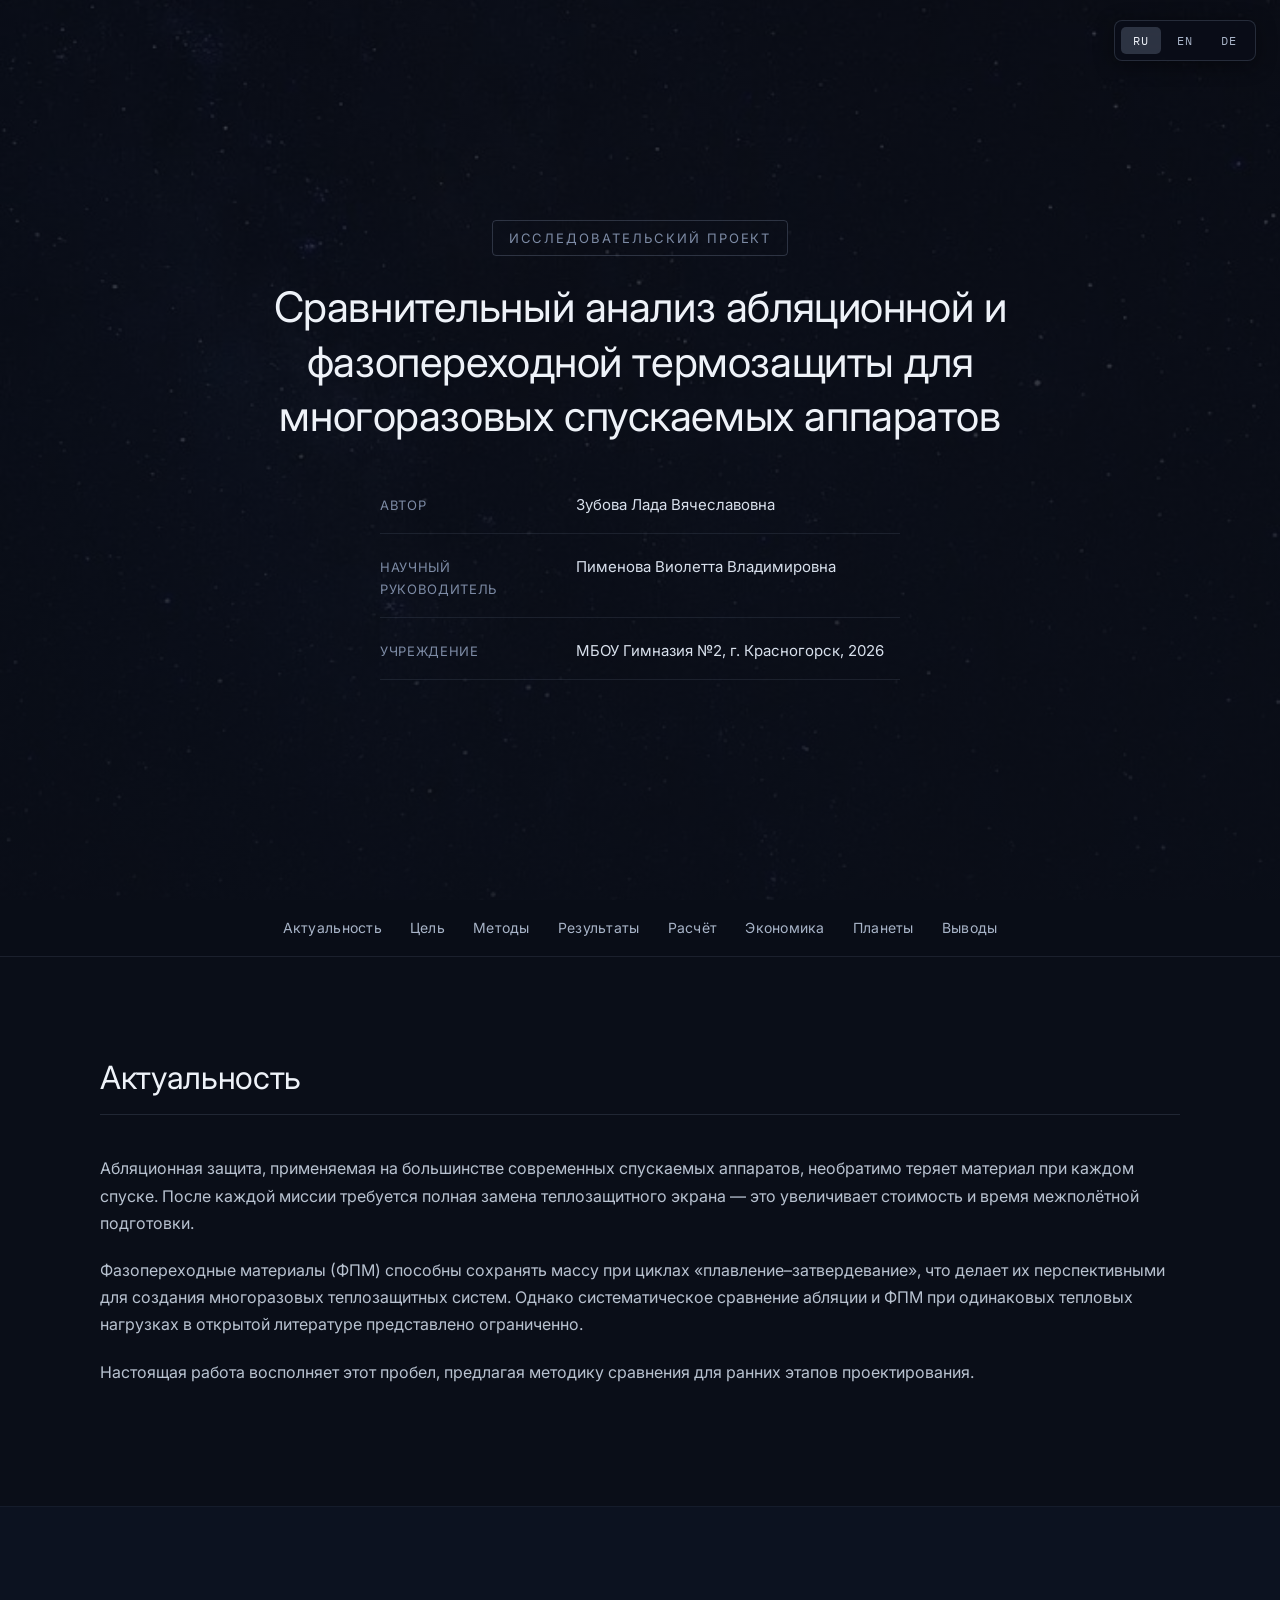
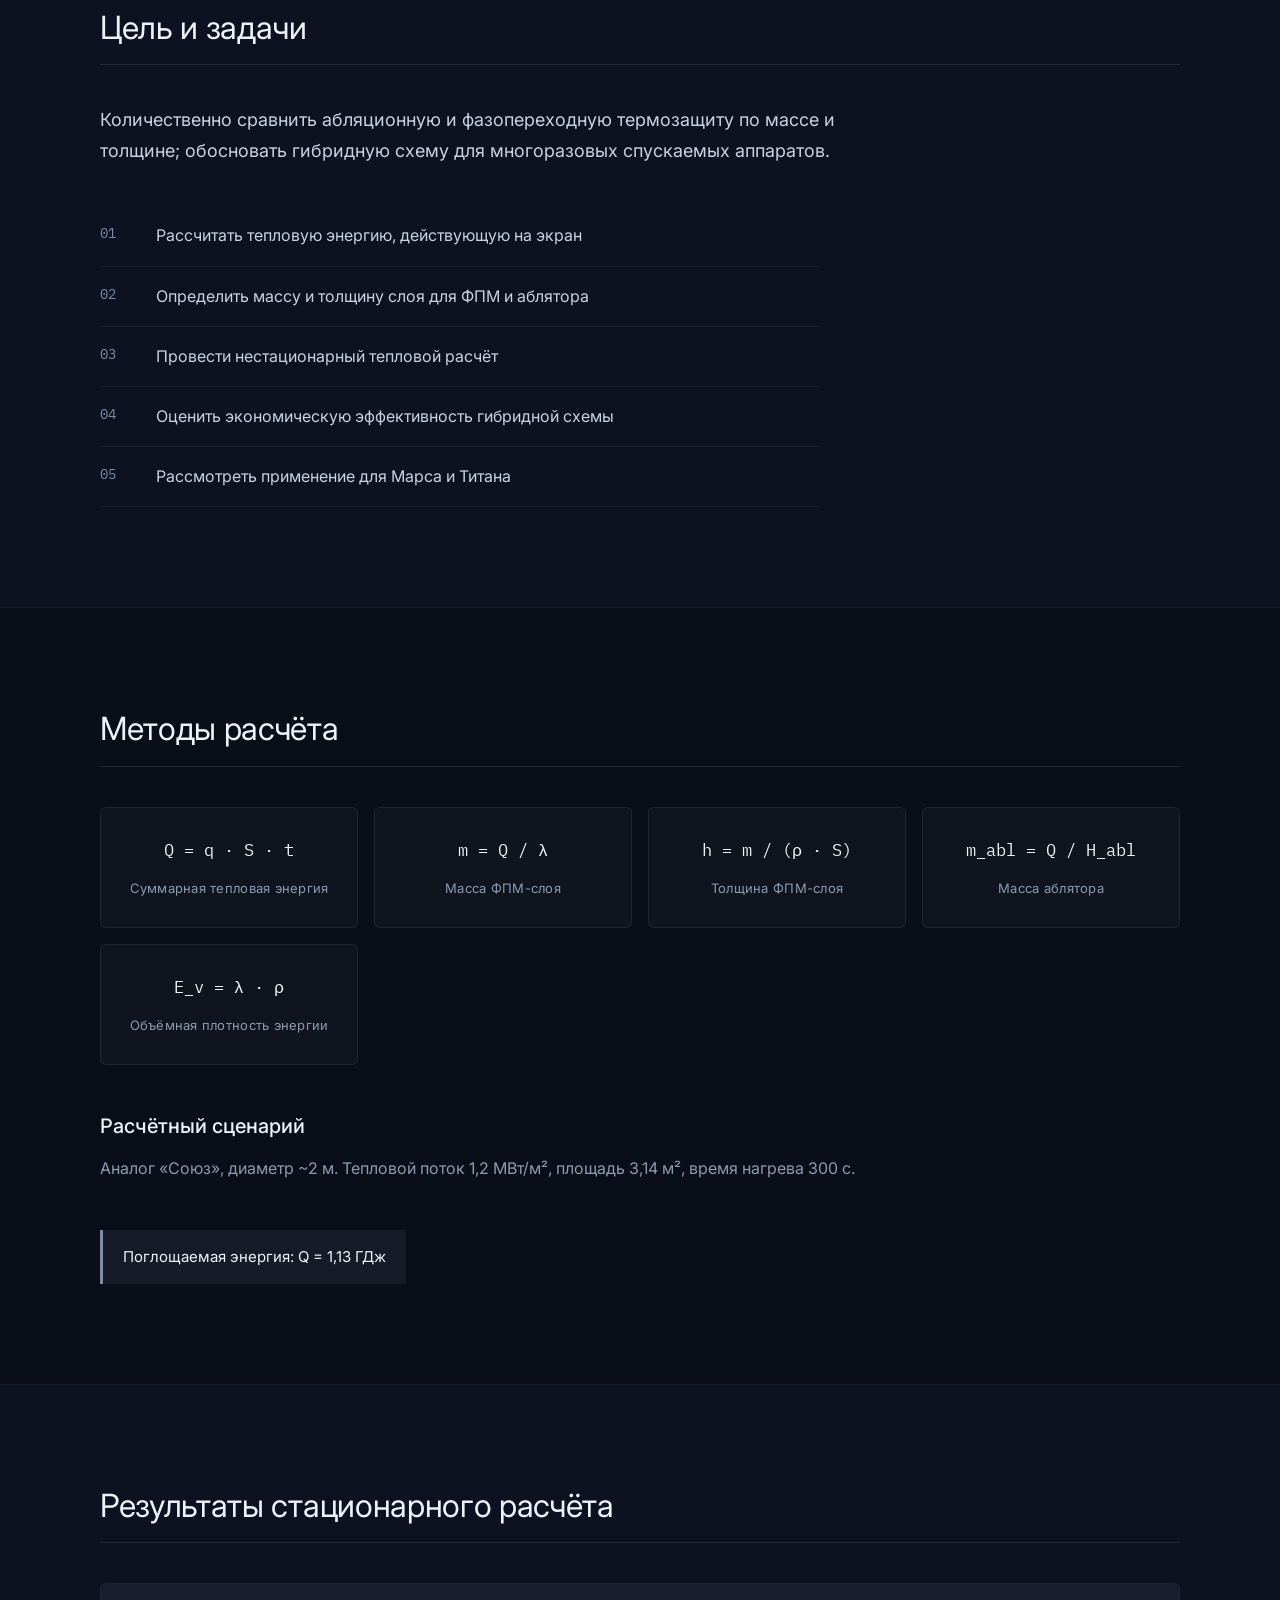
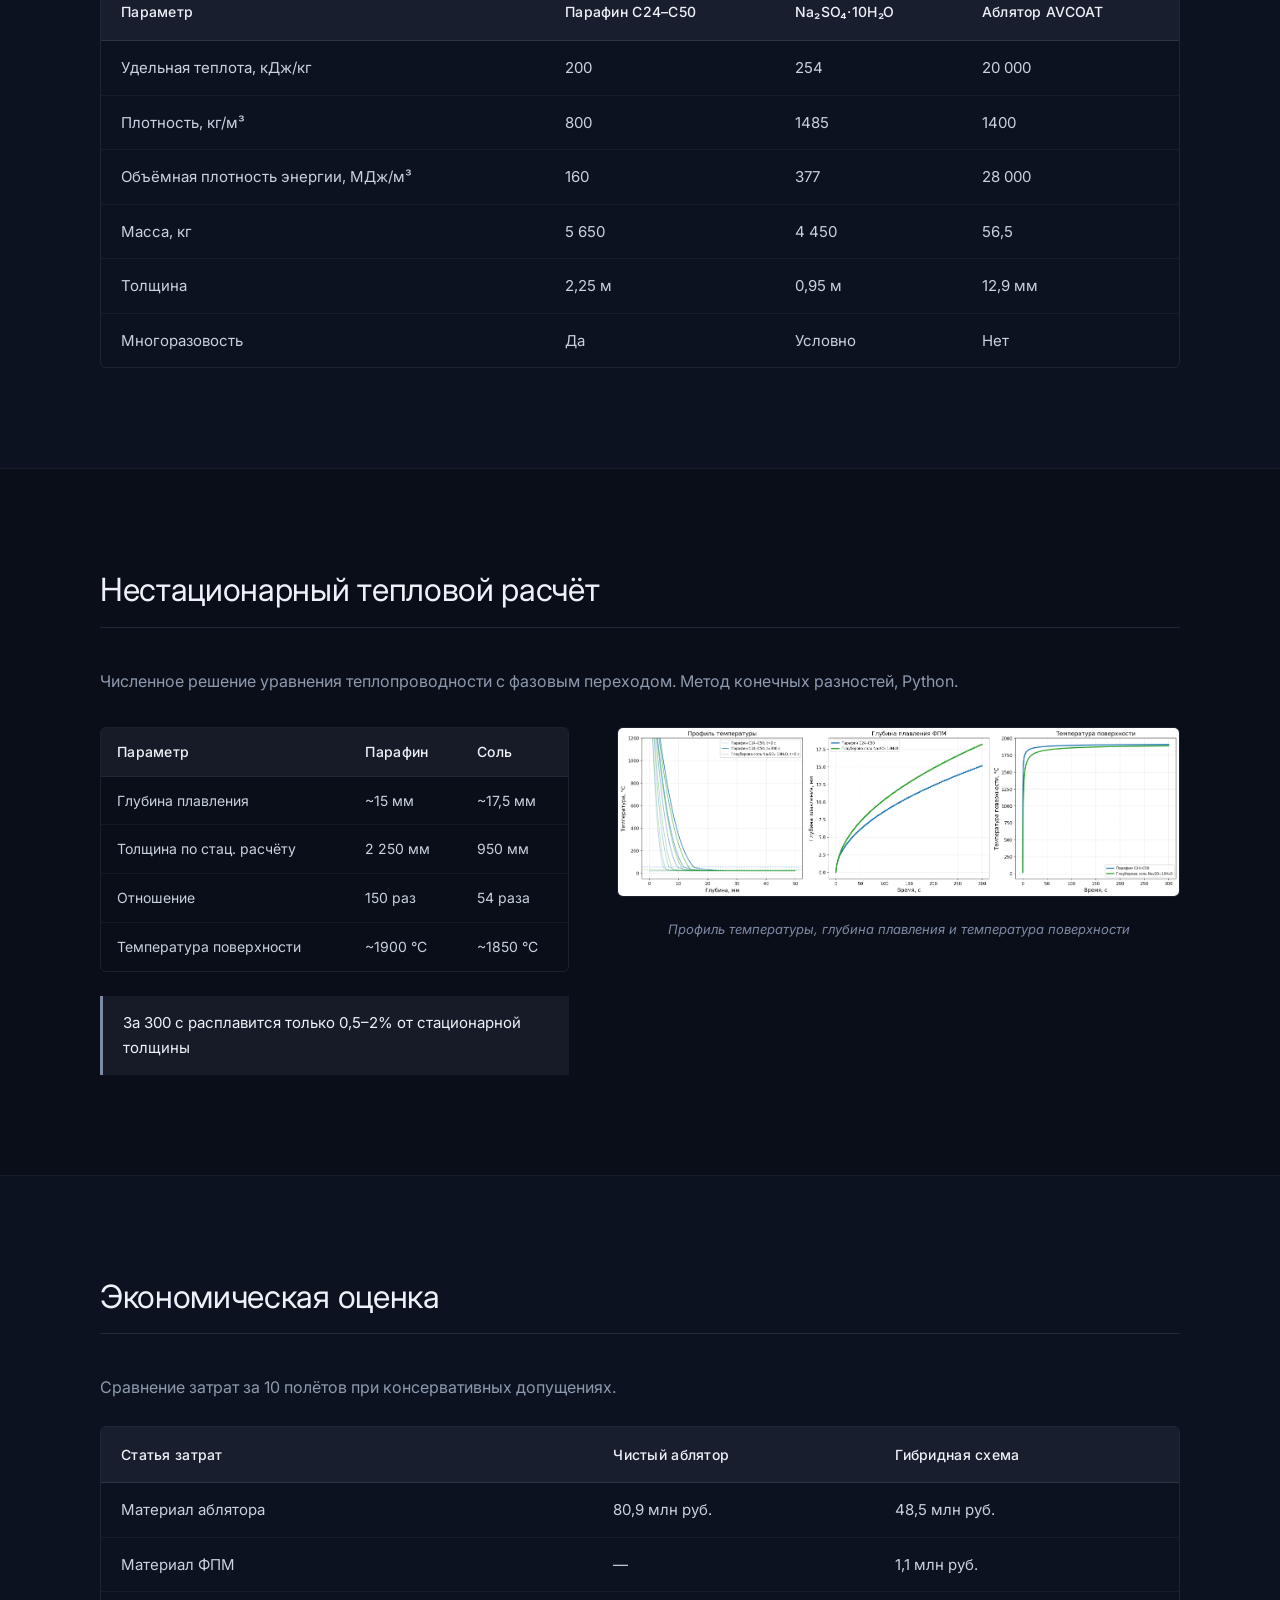
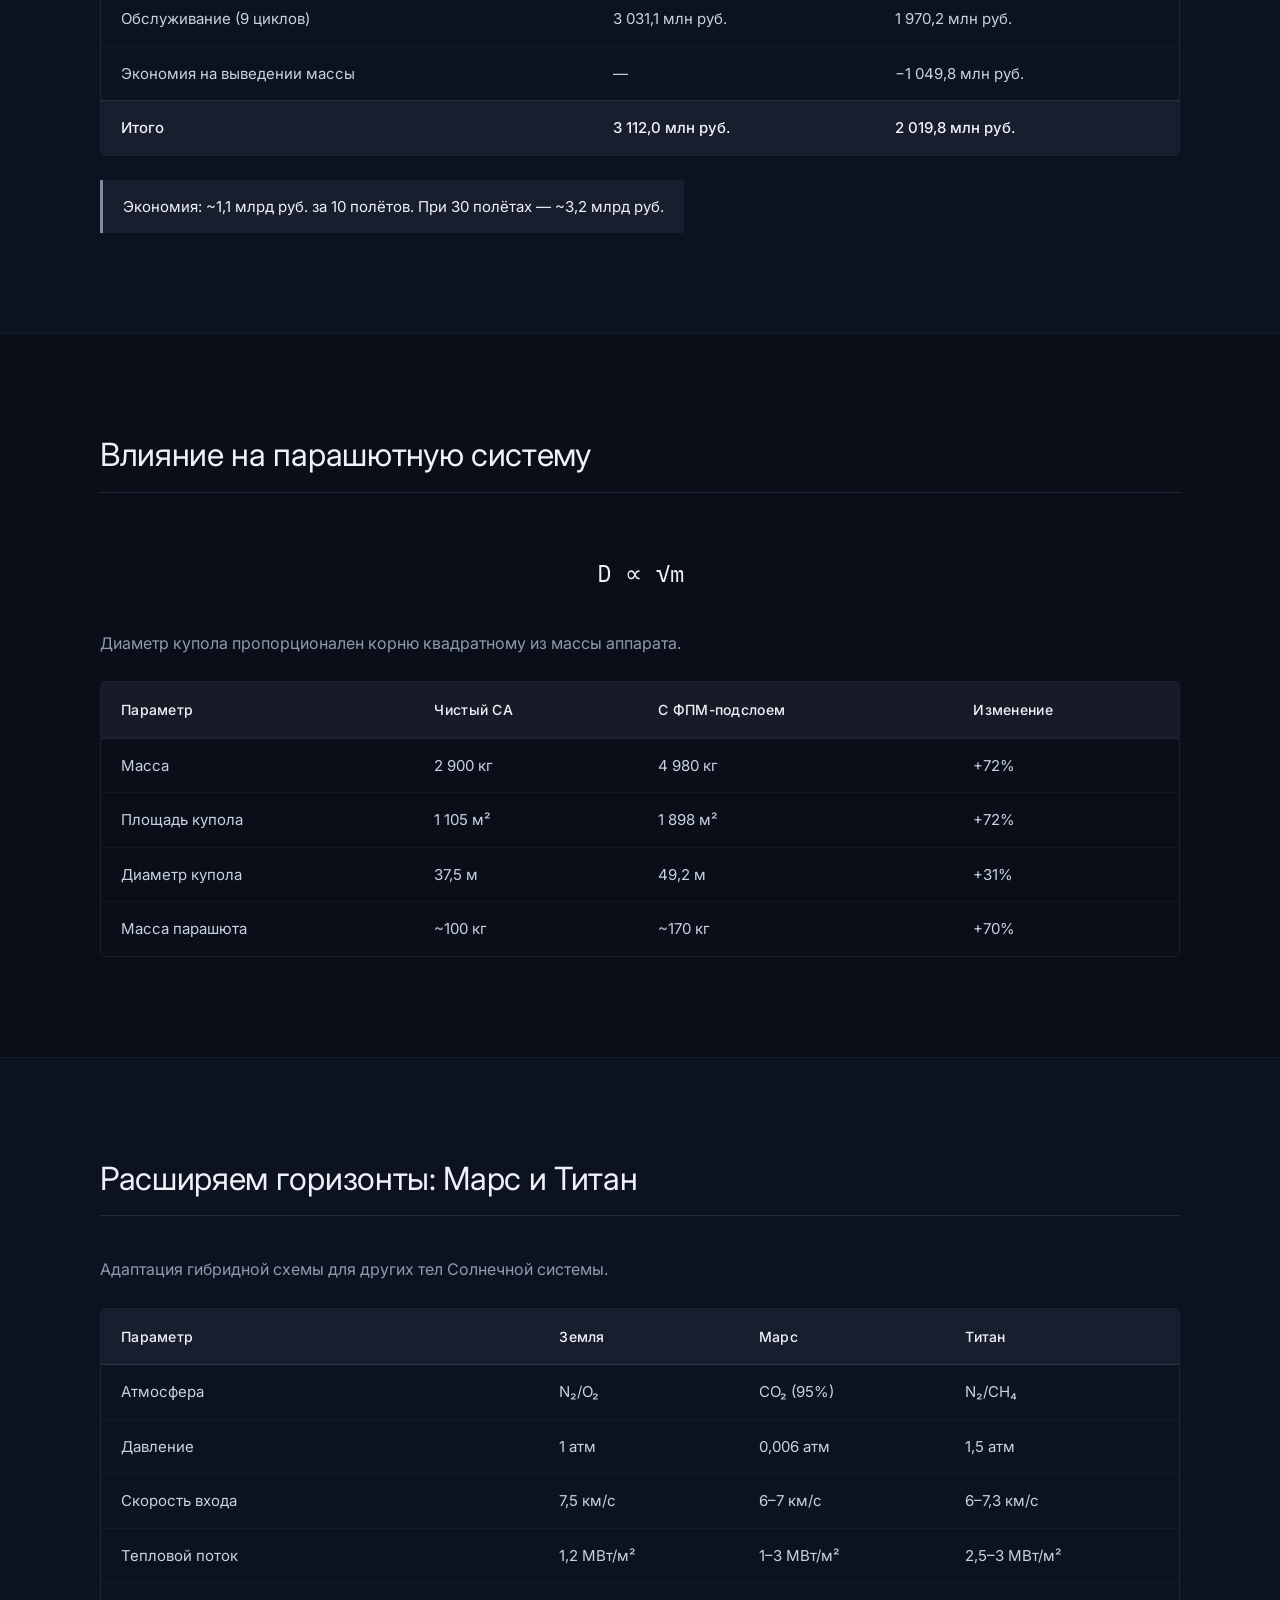
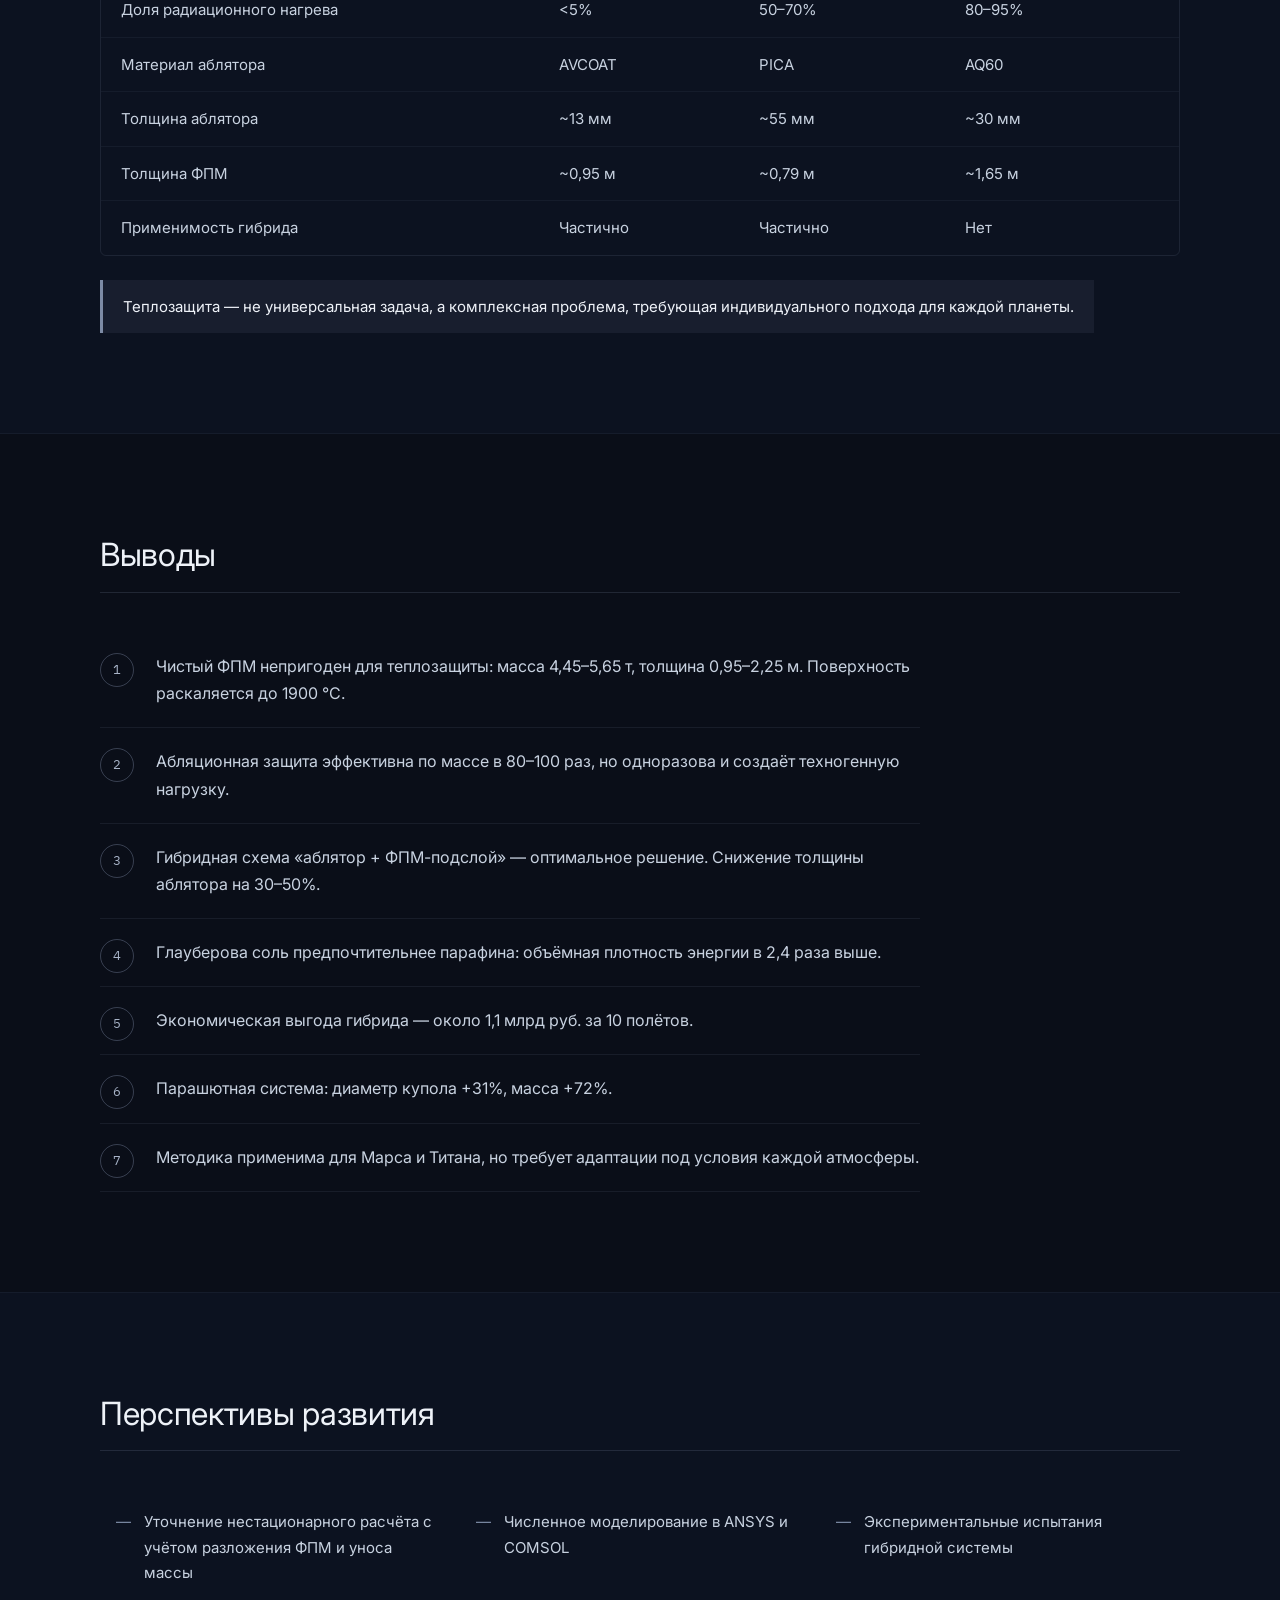
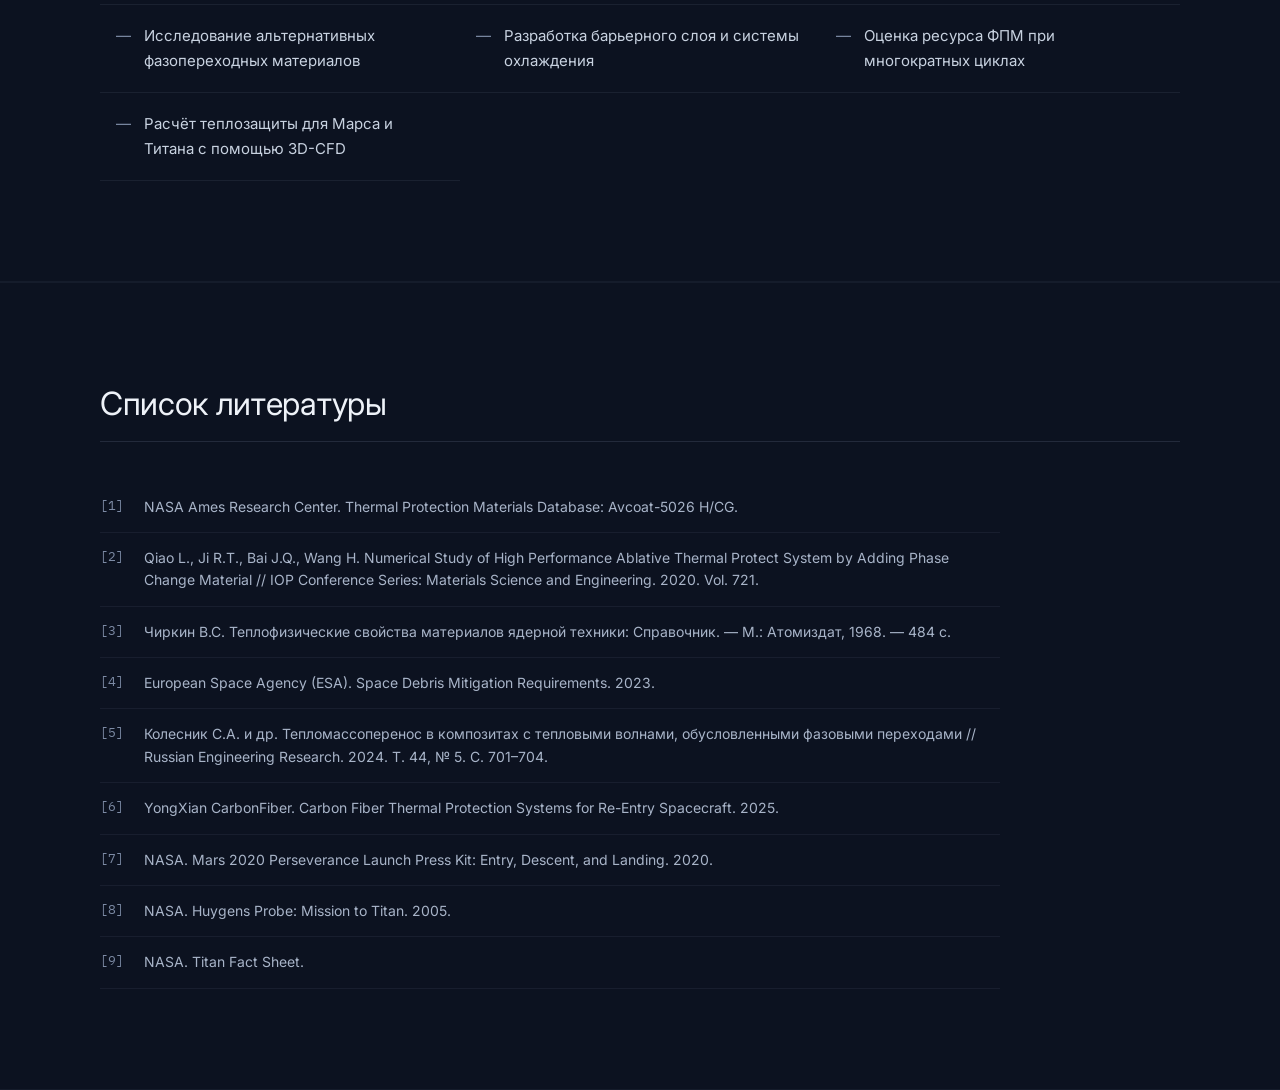
==== commit 8b0cc5a0: "Update index.html" ====
--- a/index.html
+++ b/index.html
@@ -50,7 +50,6 @@
         <a href="#economy" data-i18n="nav.economy">Экономика</a>
         <a href="#planets" data-i18n="nav.planets">Планеты</a>
         <a href="#conclusions" data-i18n="nav.conclusions">Выводы</a>
-        <a href="#document" data-i18n="nav.document">Работа</a>
     </div>
 </nav>
 
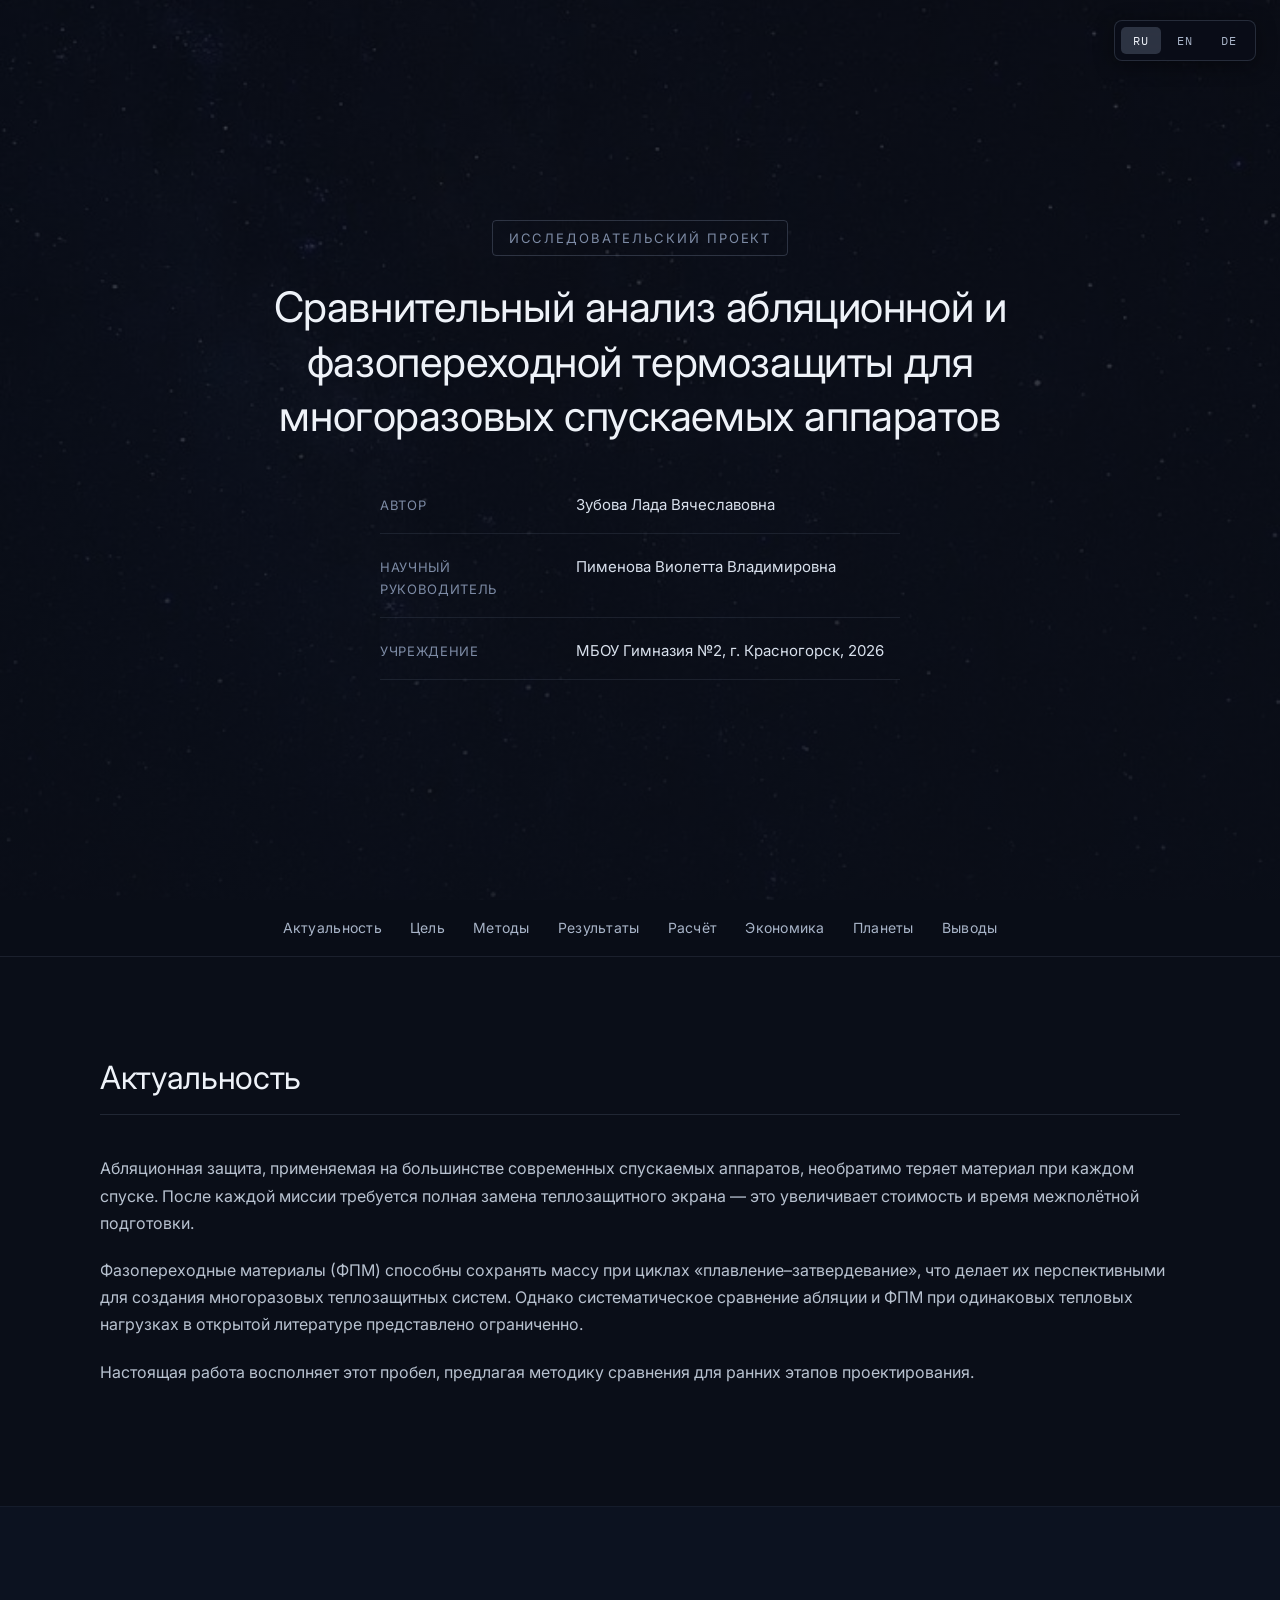
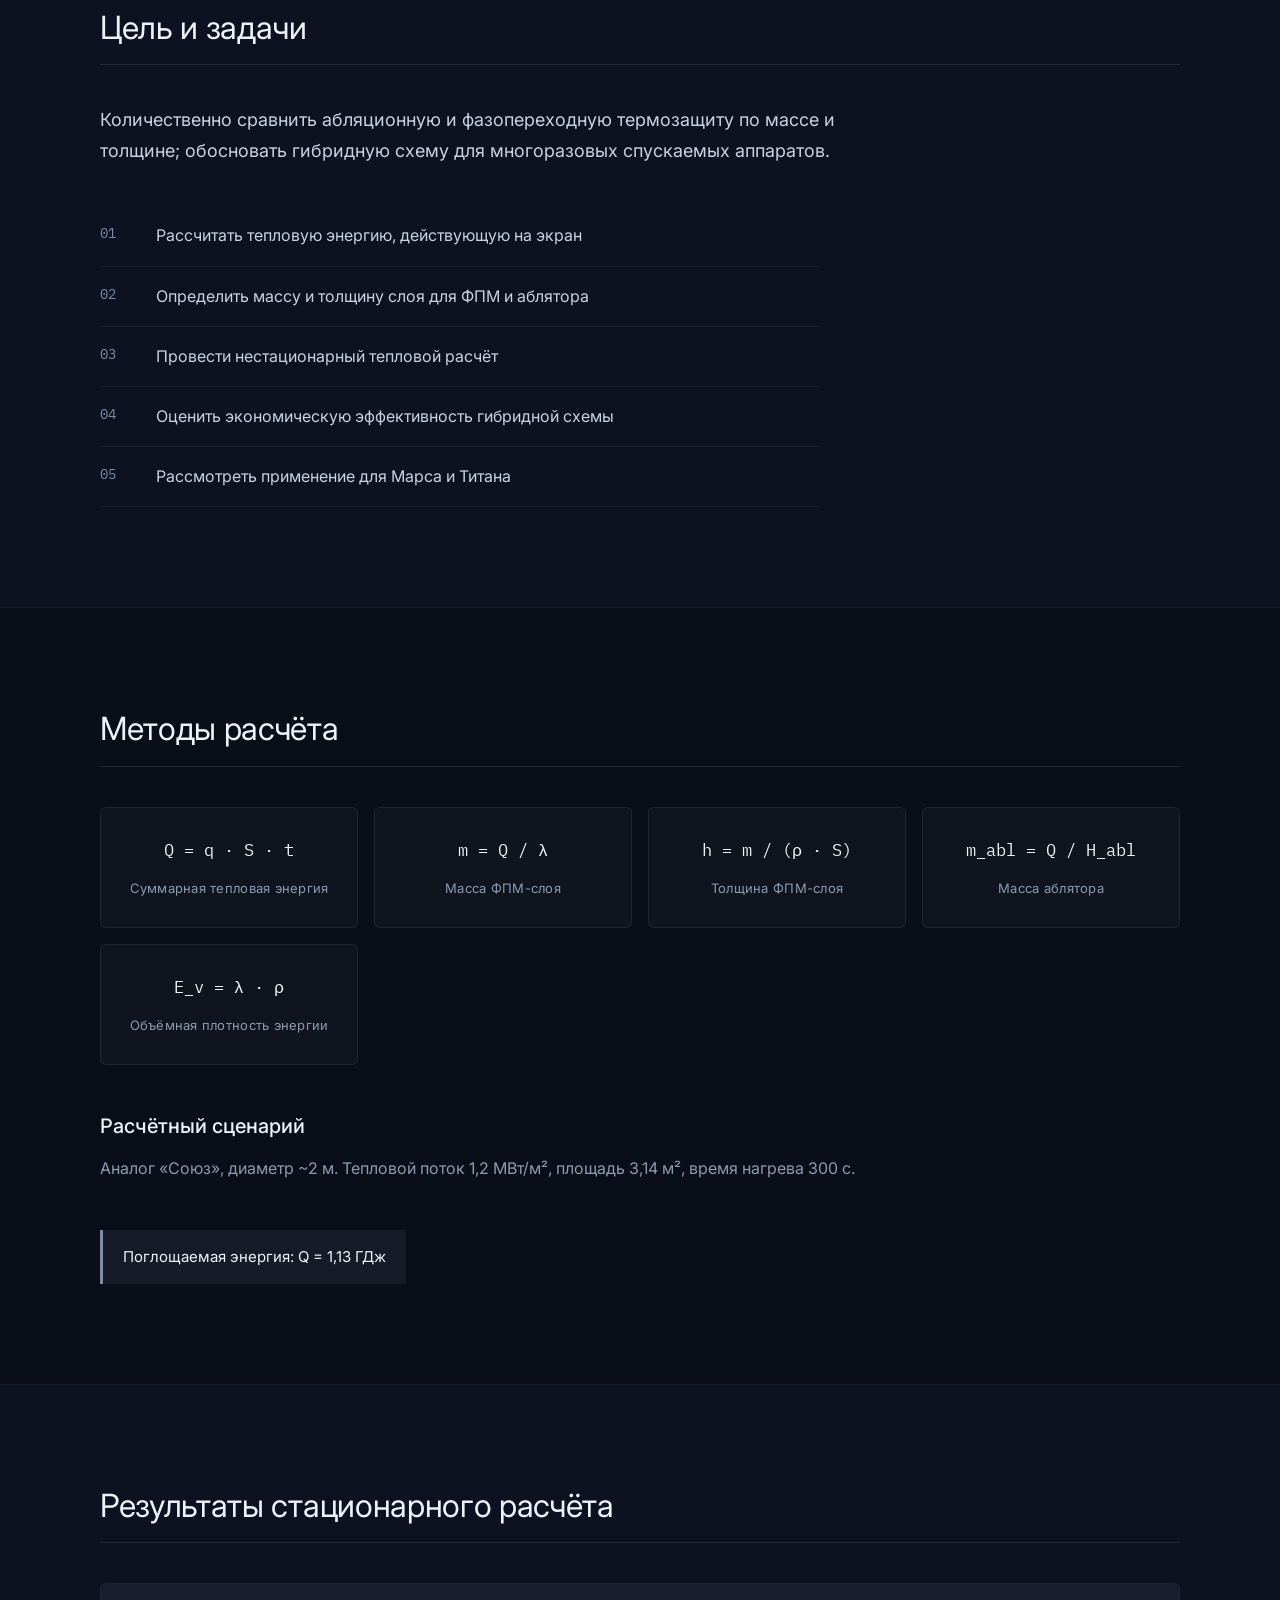
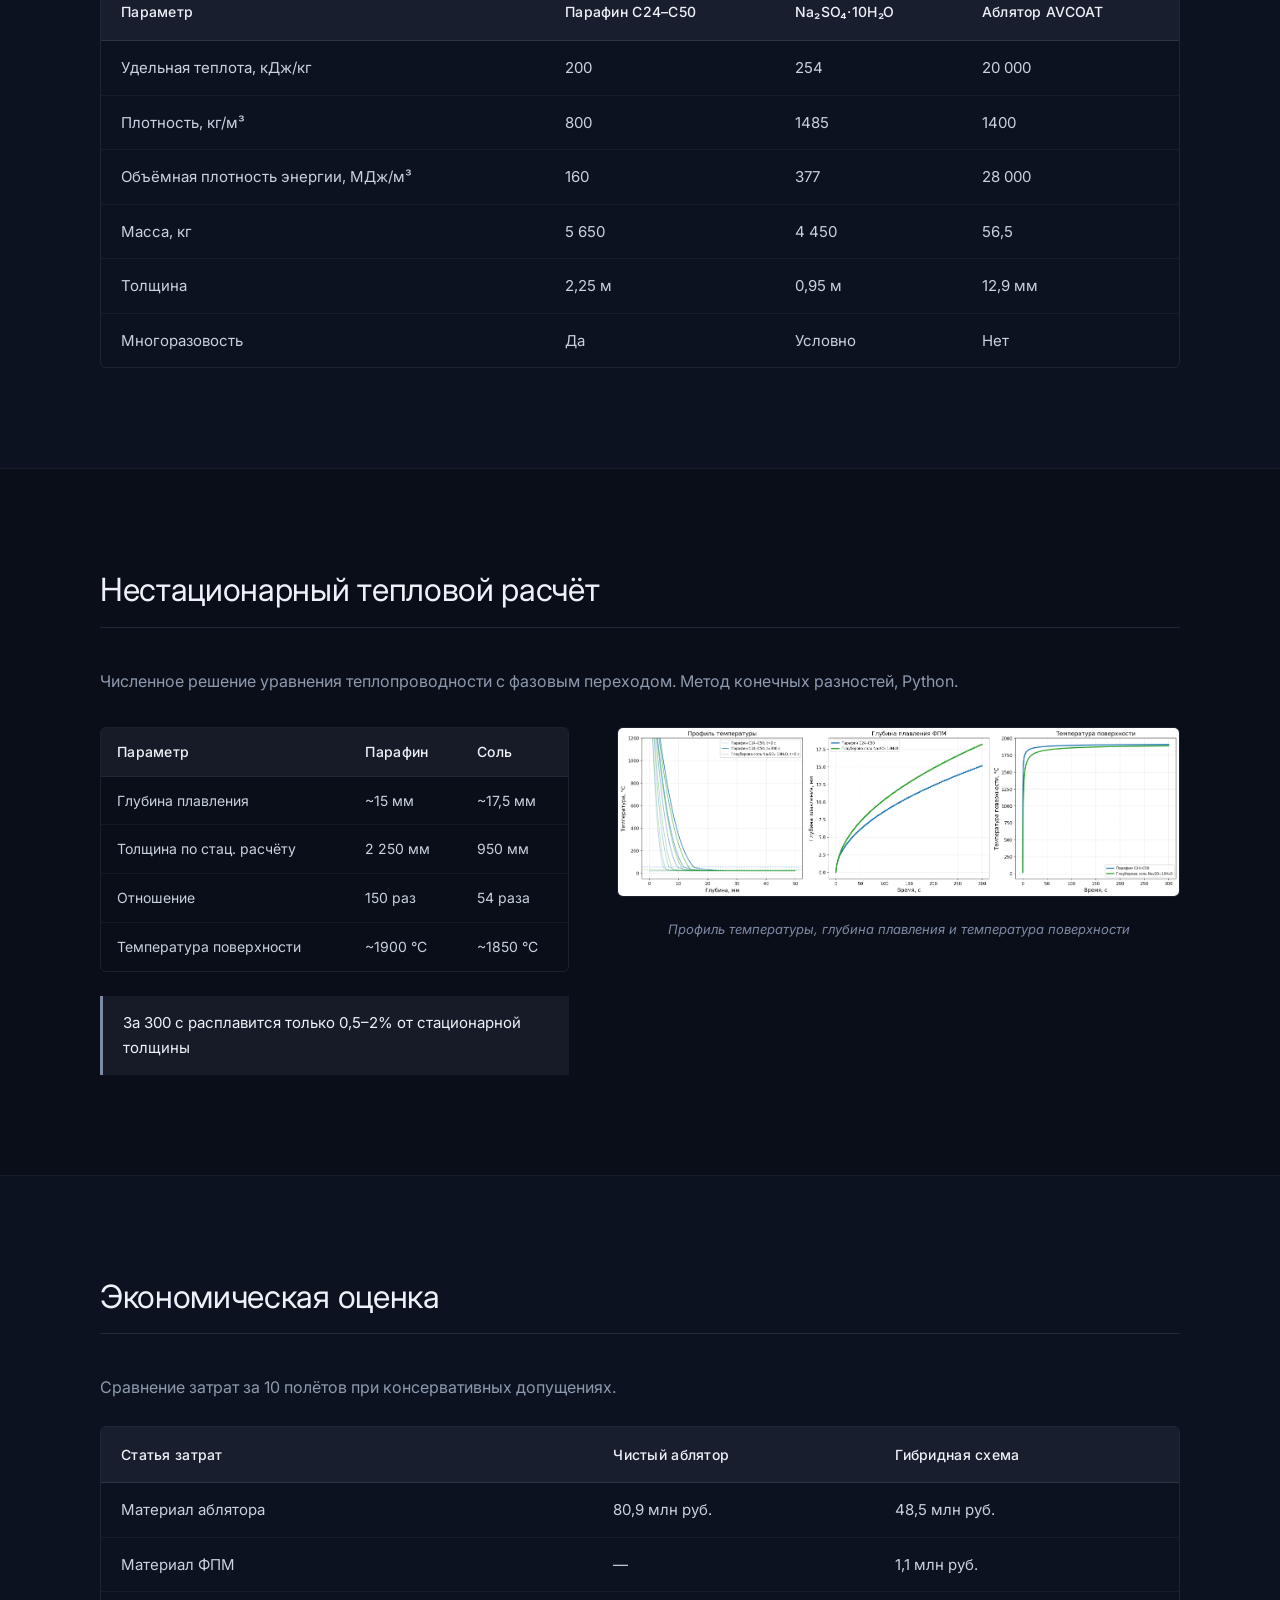
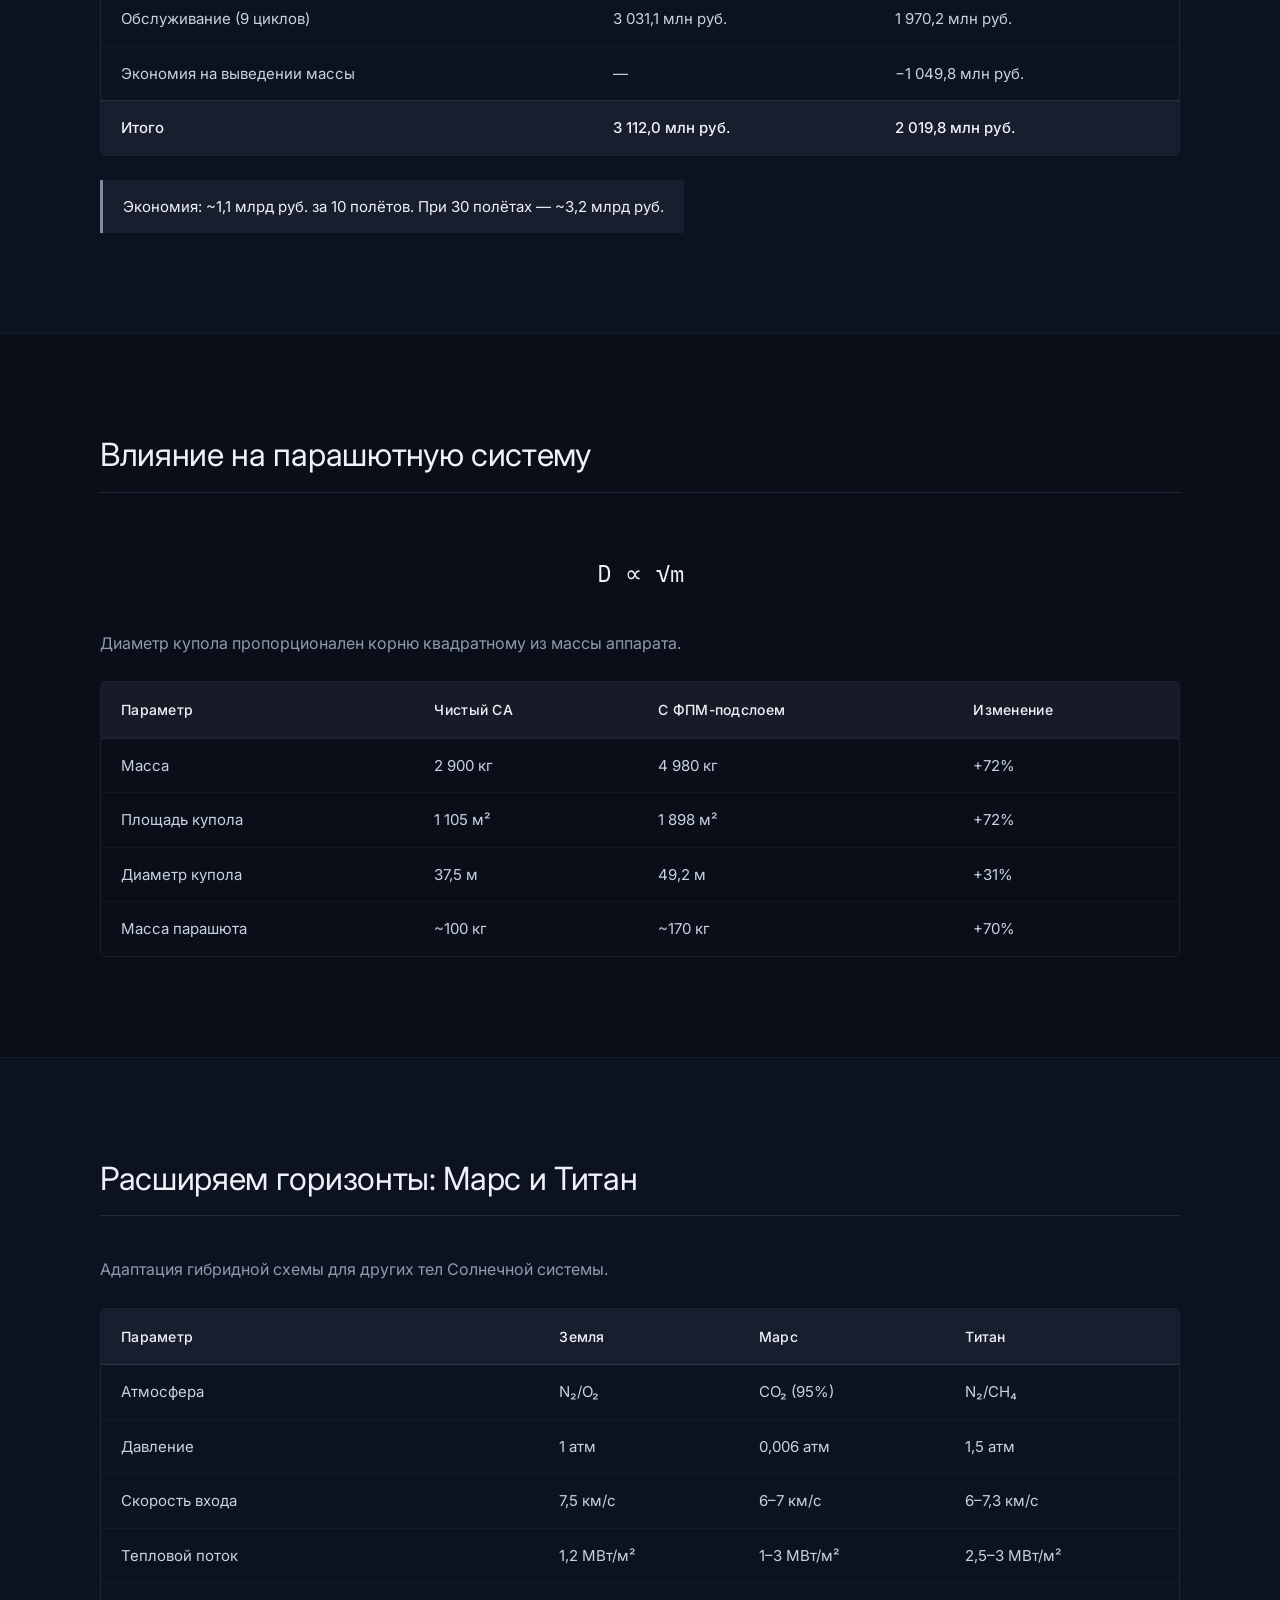
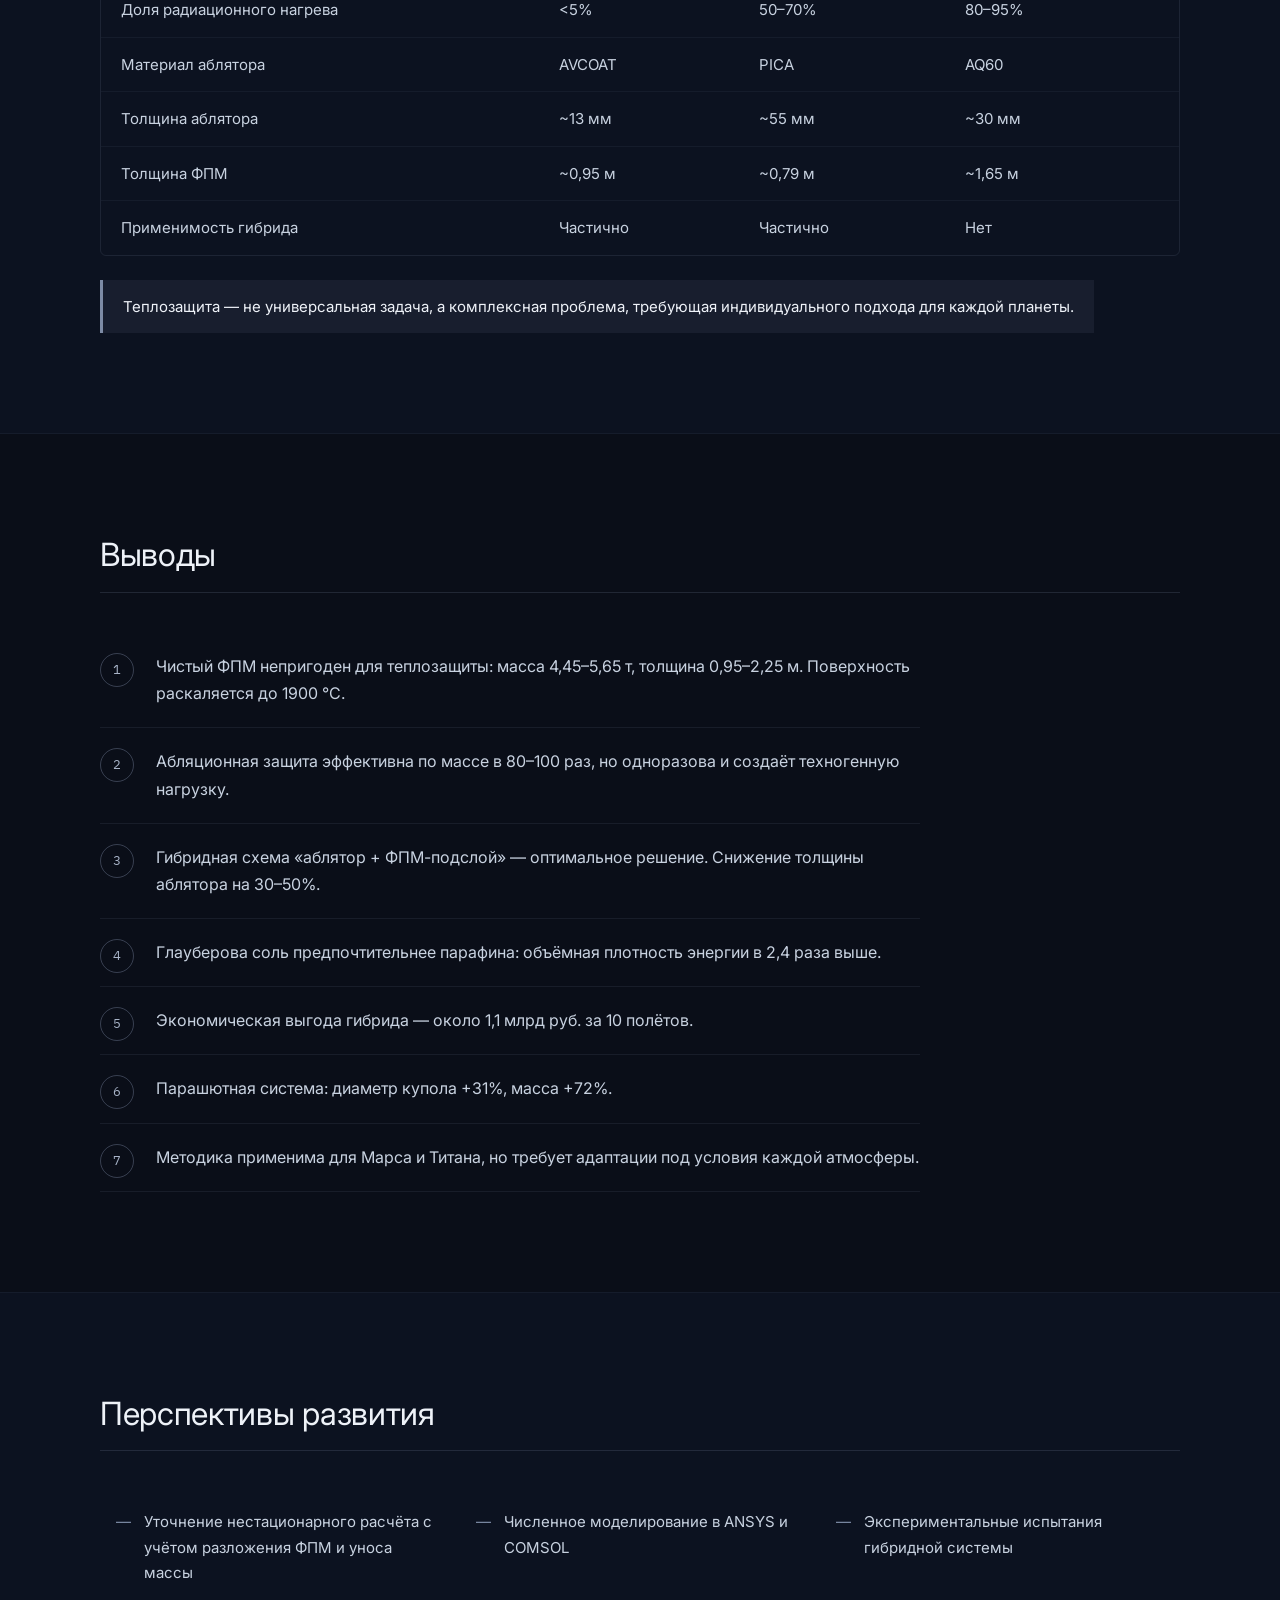
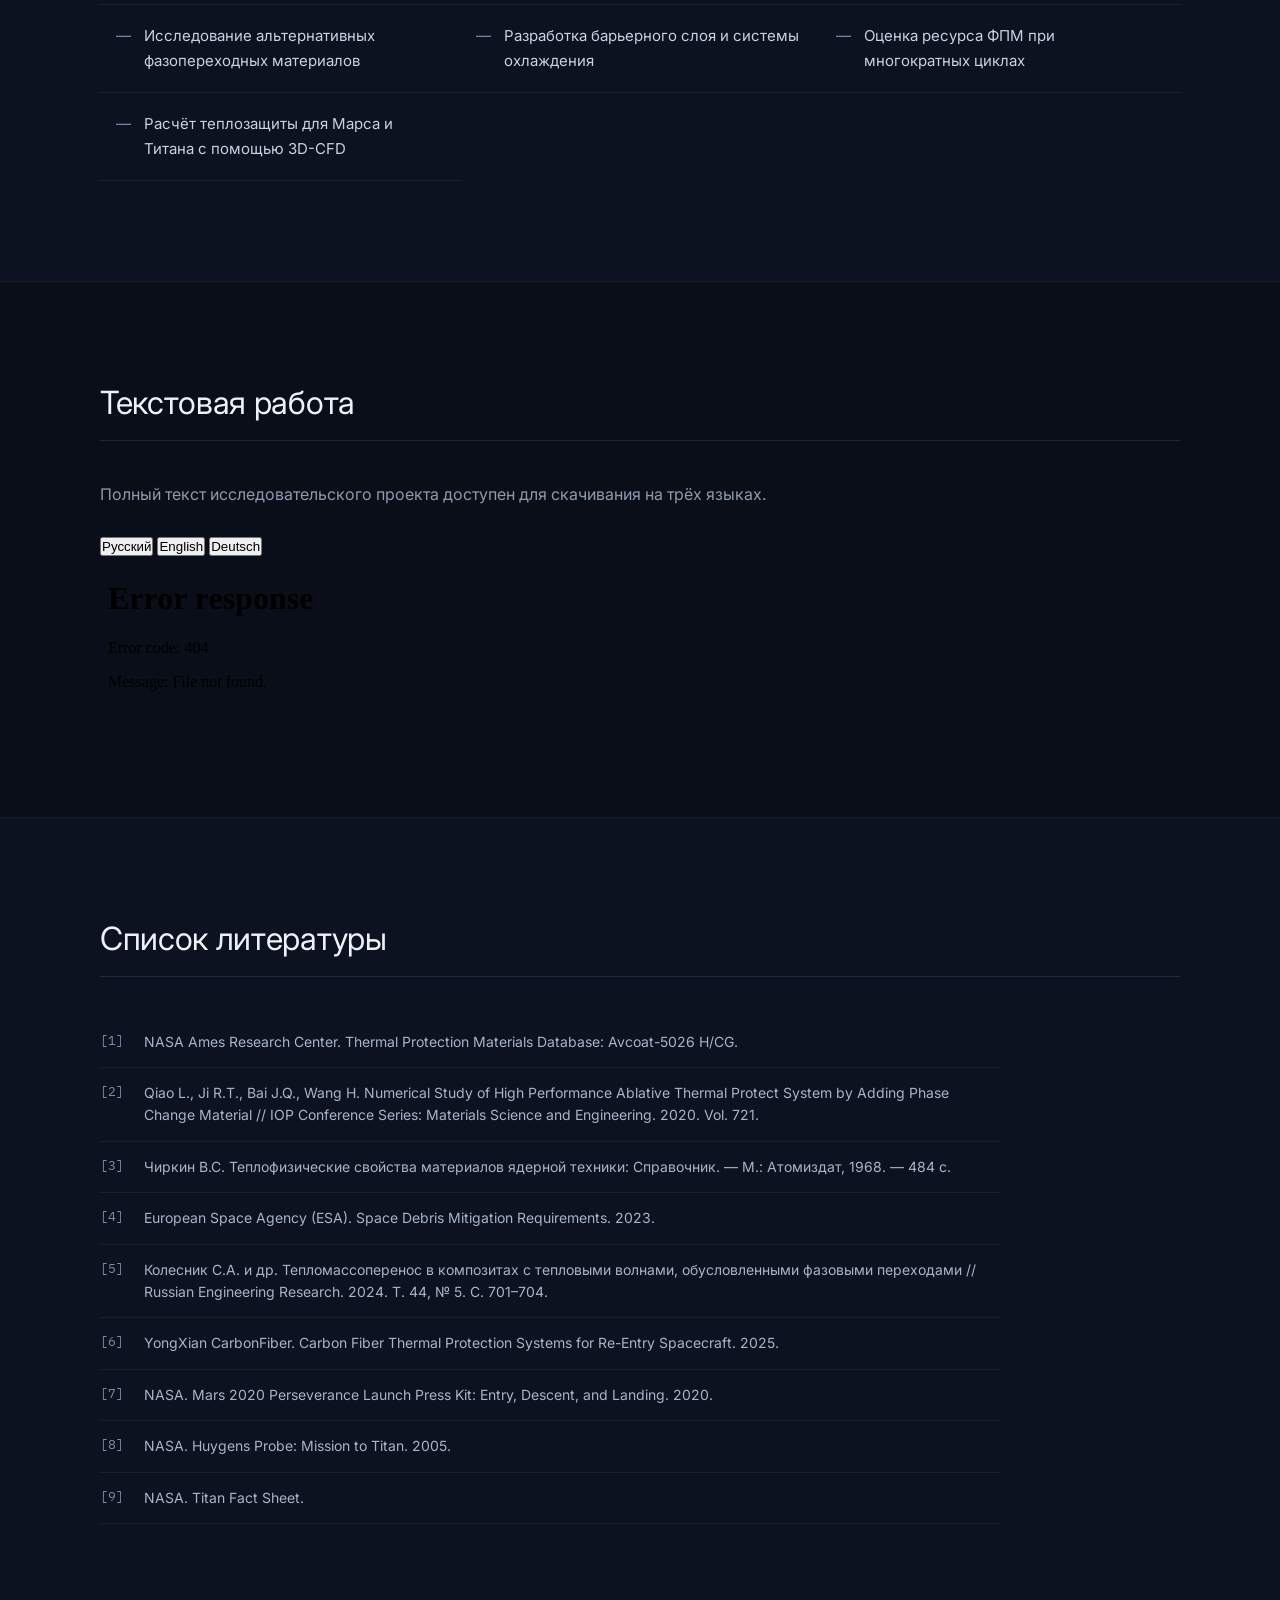
==== commit faff53e1: "Update index.html" ====
--- a/index.html
+++ b/index.html
@@ -284,7 +284,25 @@
         </ul>
     </div>
 </section>
-
+<!-- ТЕКСТОВАЯ РАБОТА -->
+<section id="document" class="section">
+    <div class="container">
+        <h2 data-i18n="doc.title">Текстовая работа</h2>
+        <p class="text-muted" data-i18n="doc.description">Выберите язык для просмотра полного текста проекта.</p>
+
+        <!-- Кнопки языков -->
+        <div class="doc-tabs">
+            <button class="doc-tab active" data-lang="ru">Русский</button>
+            <button class="doc-tab" data-lang="en">English</button>
+            <button class="doc-tab" data-lang="de">Deutsch</button>
+        </div>
+
+        <!-- Окно с PDF -->
+        <div class="doc-viewer">
+            <iframe id="pdf-frame" src="project-ru.pdf" frameborder="0"></iframe>
+        </div>
+    </div>
+</section>
 <!-- ЛИТЕРАТУРА -->
 <section class="section section-dark">
     <div class="container">
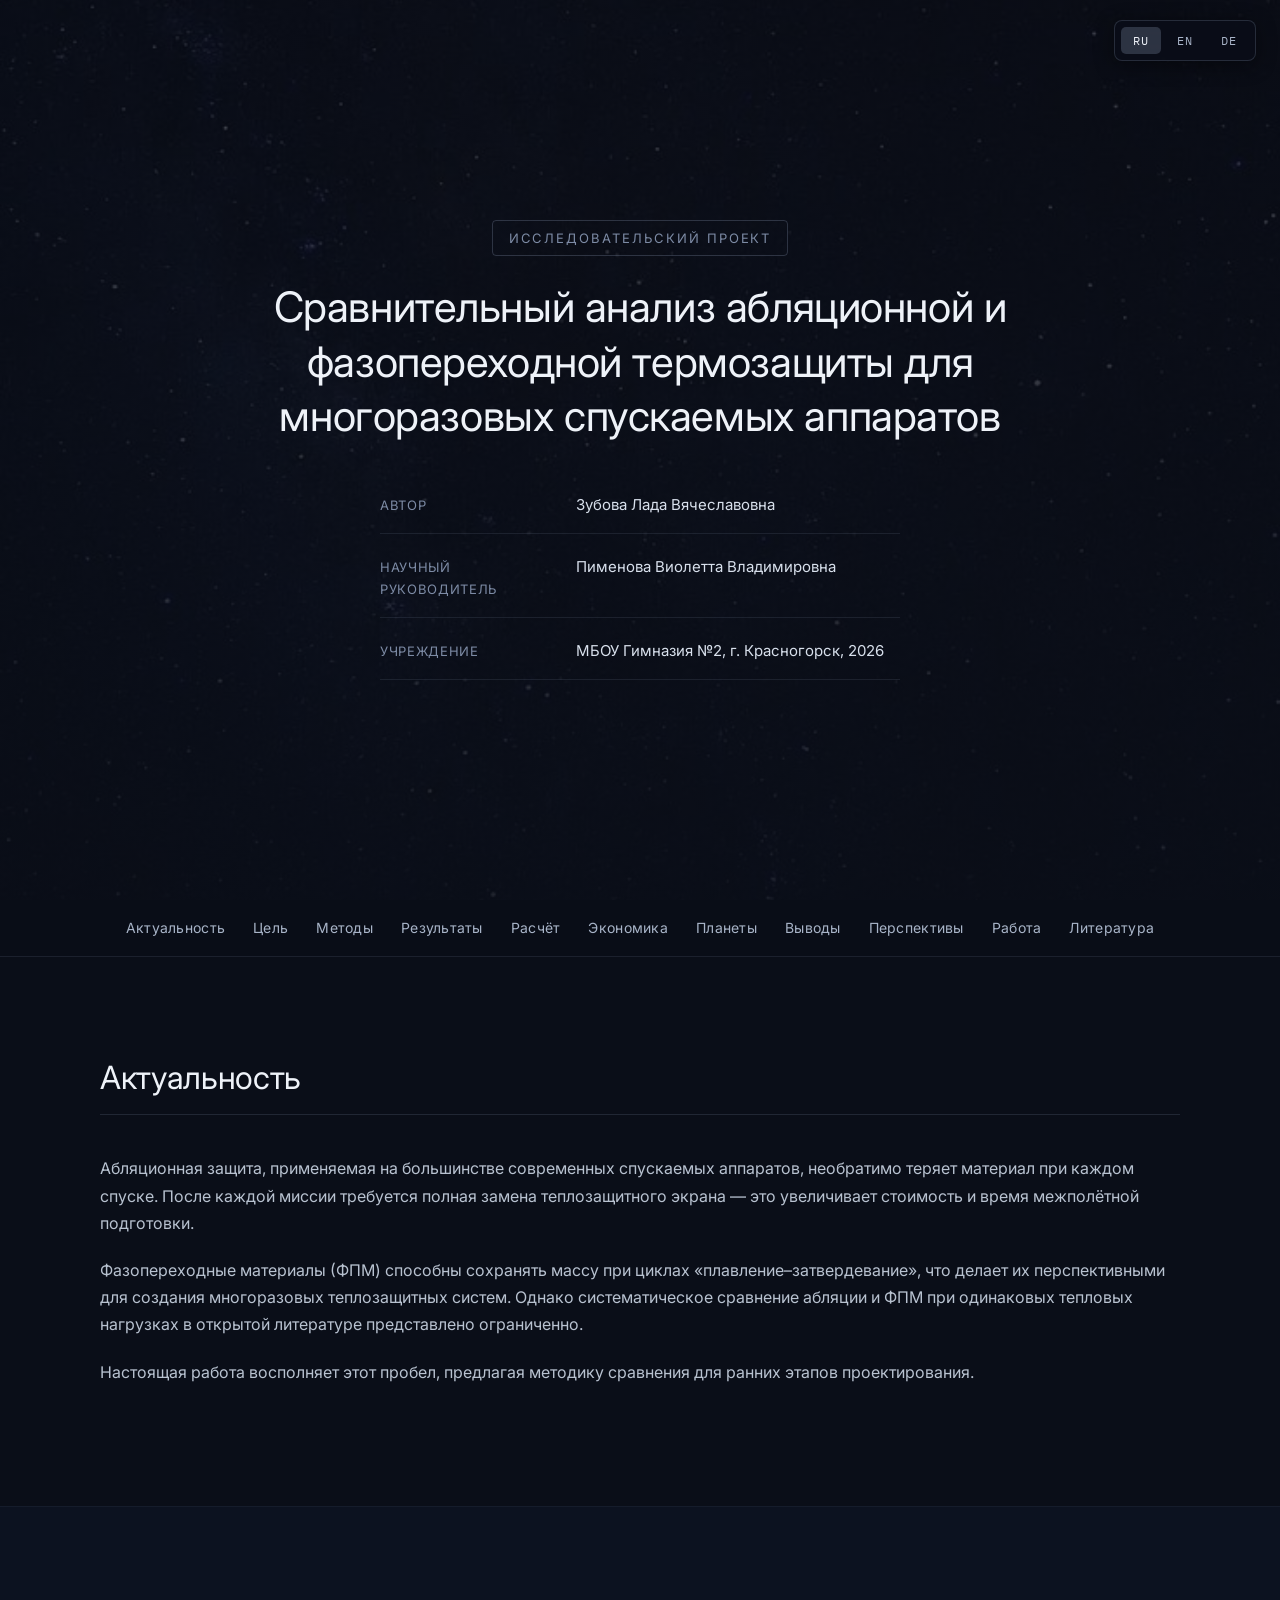
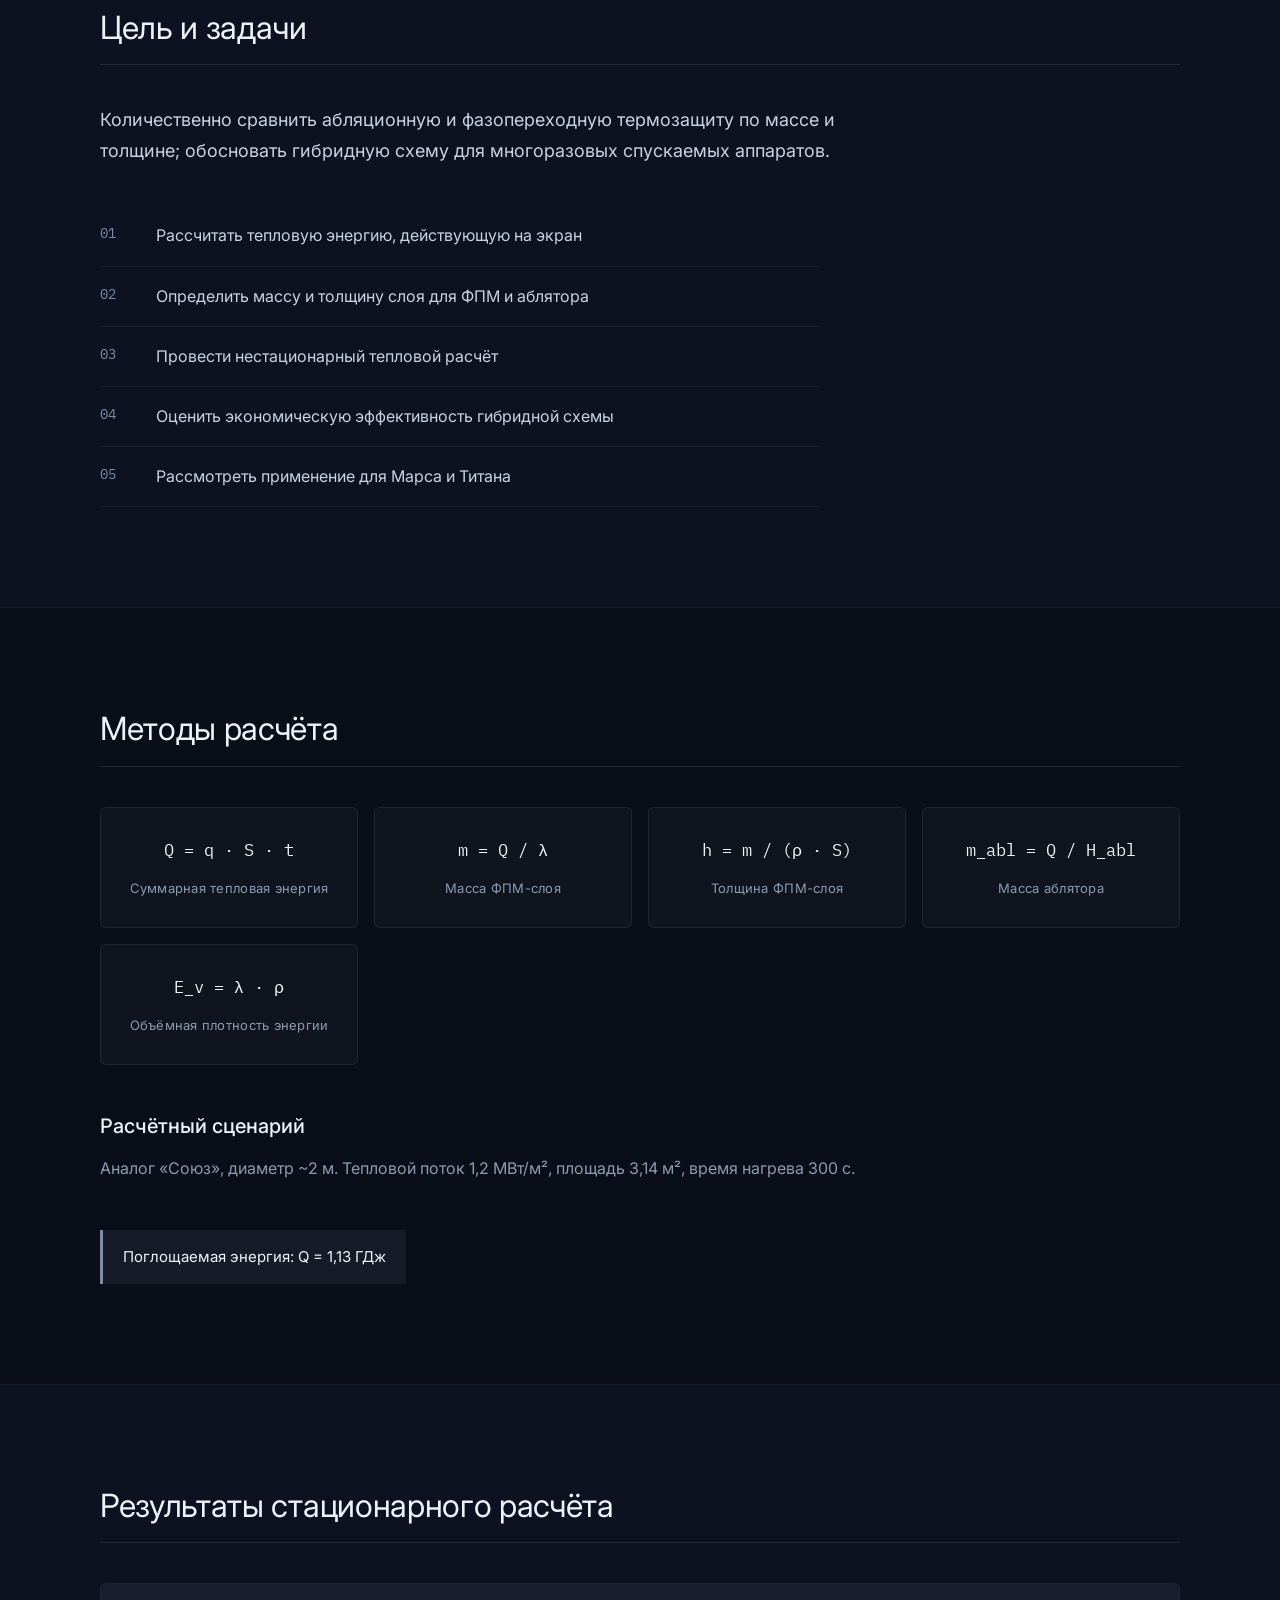
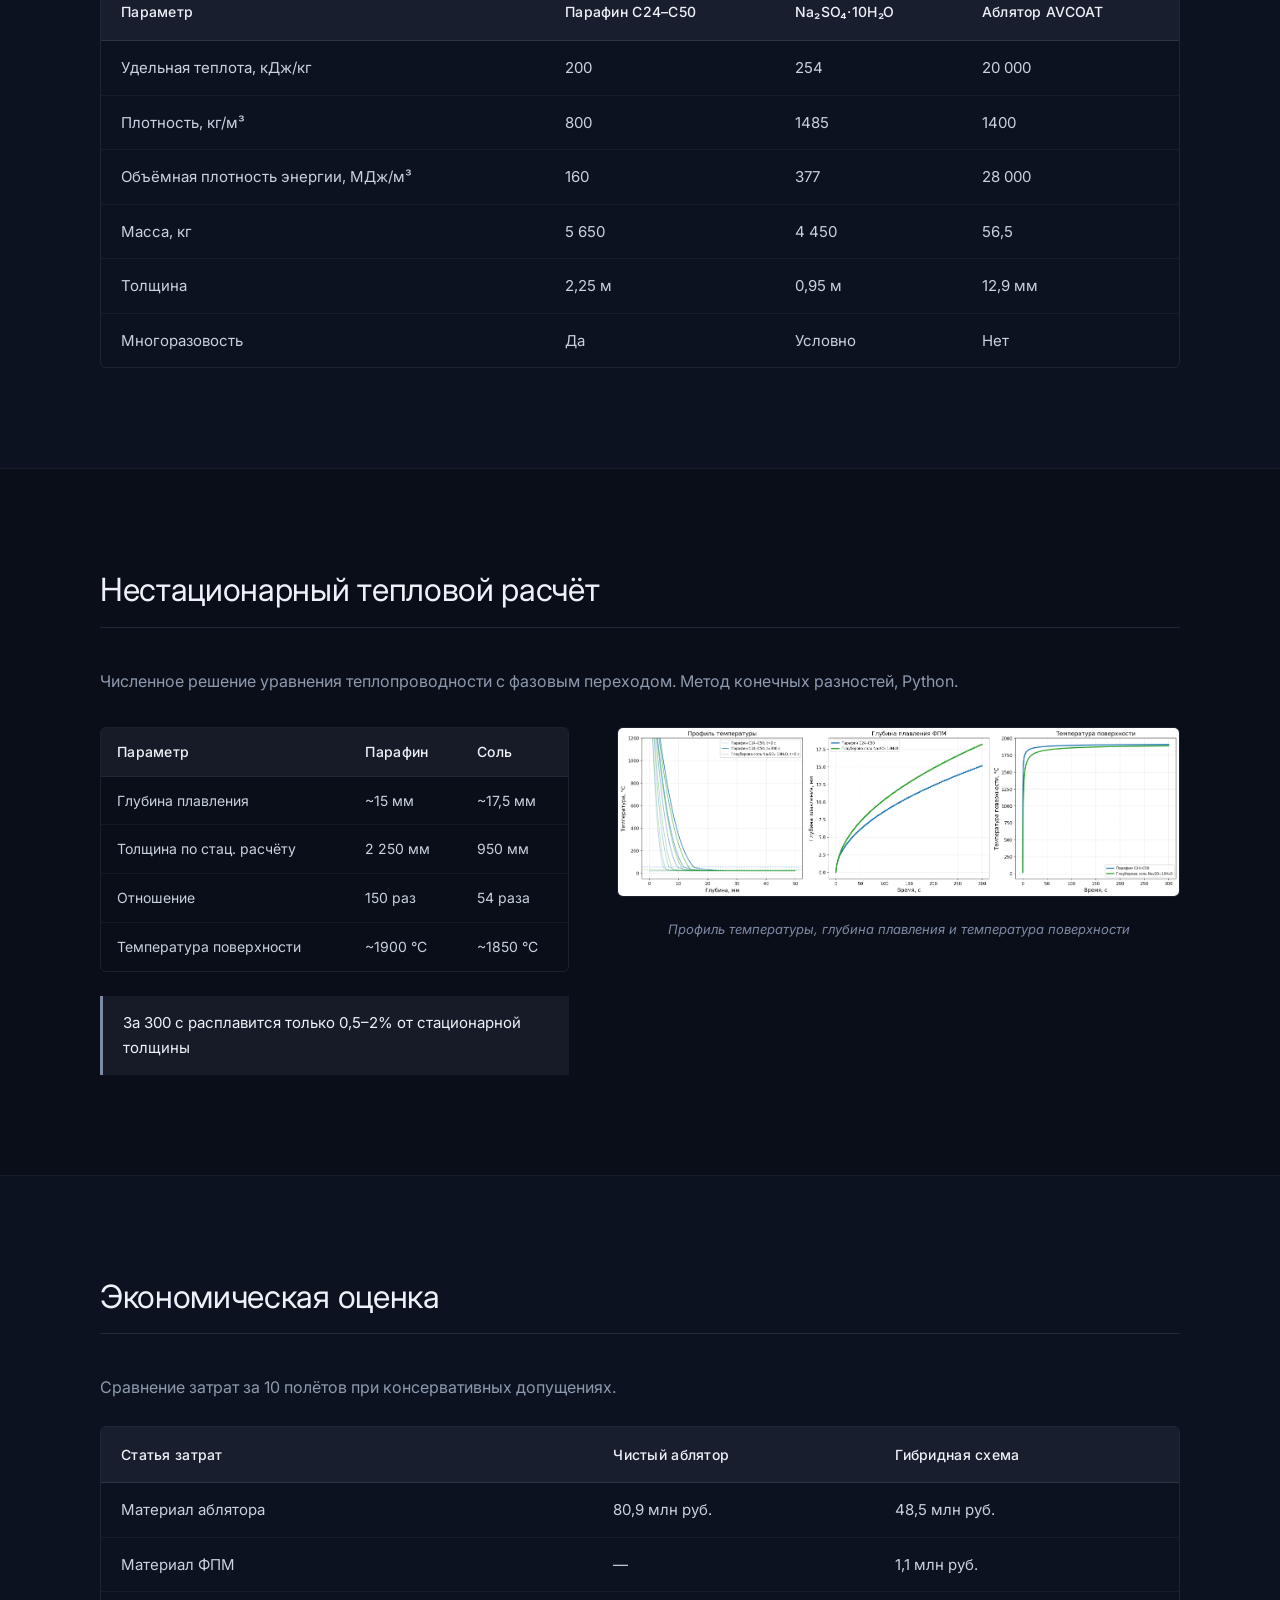
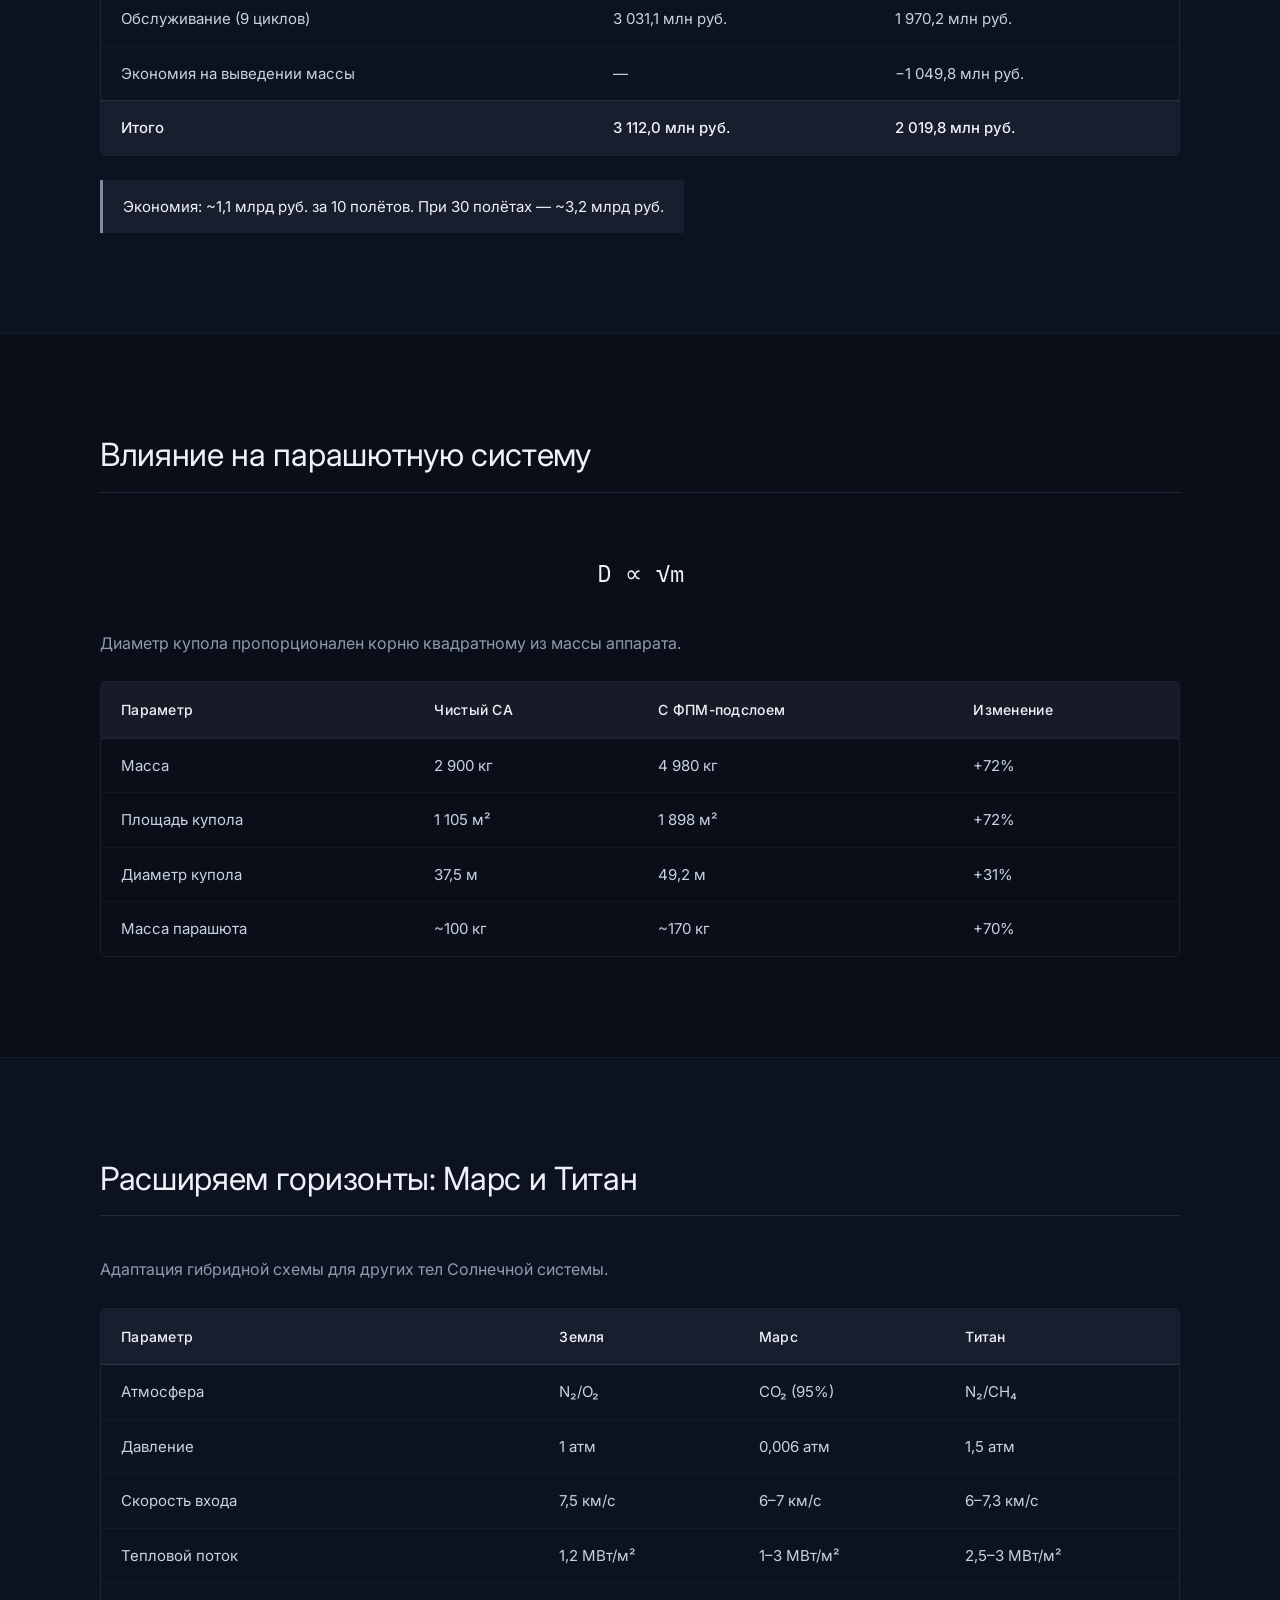
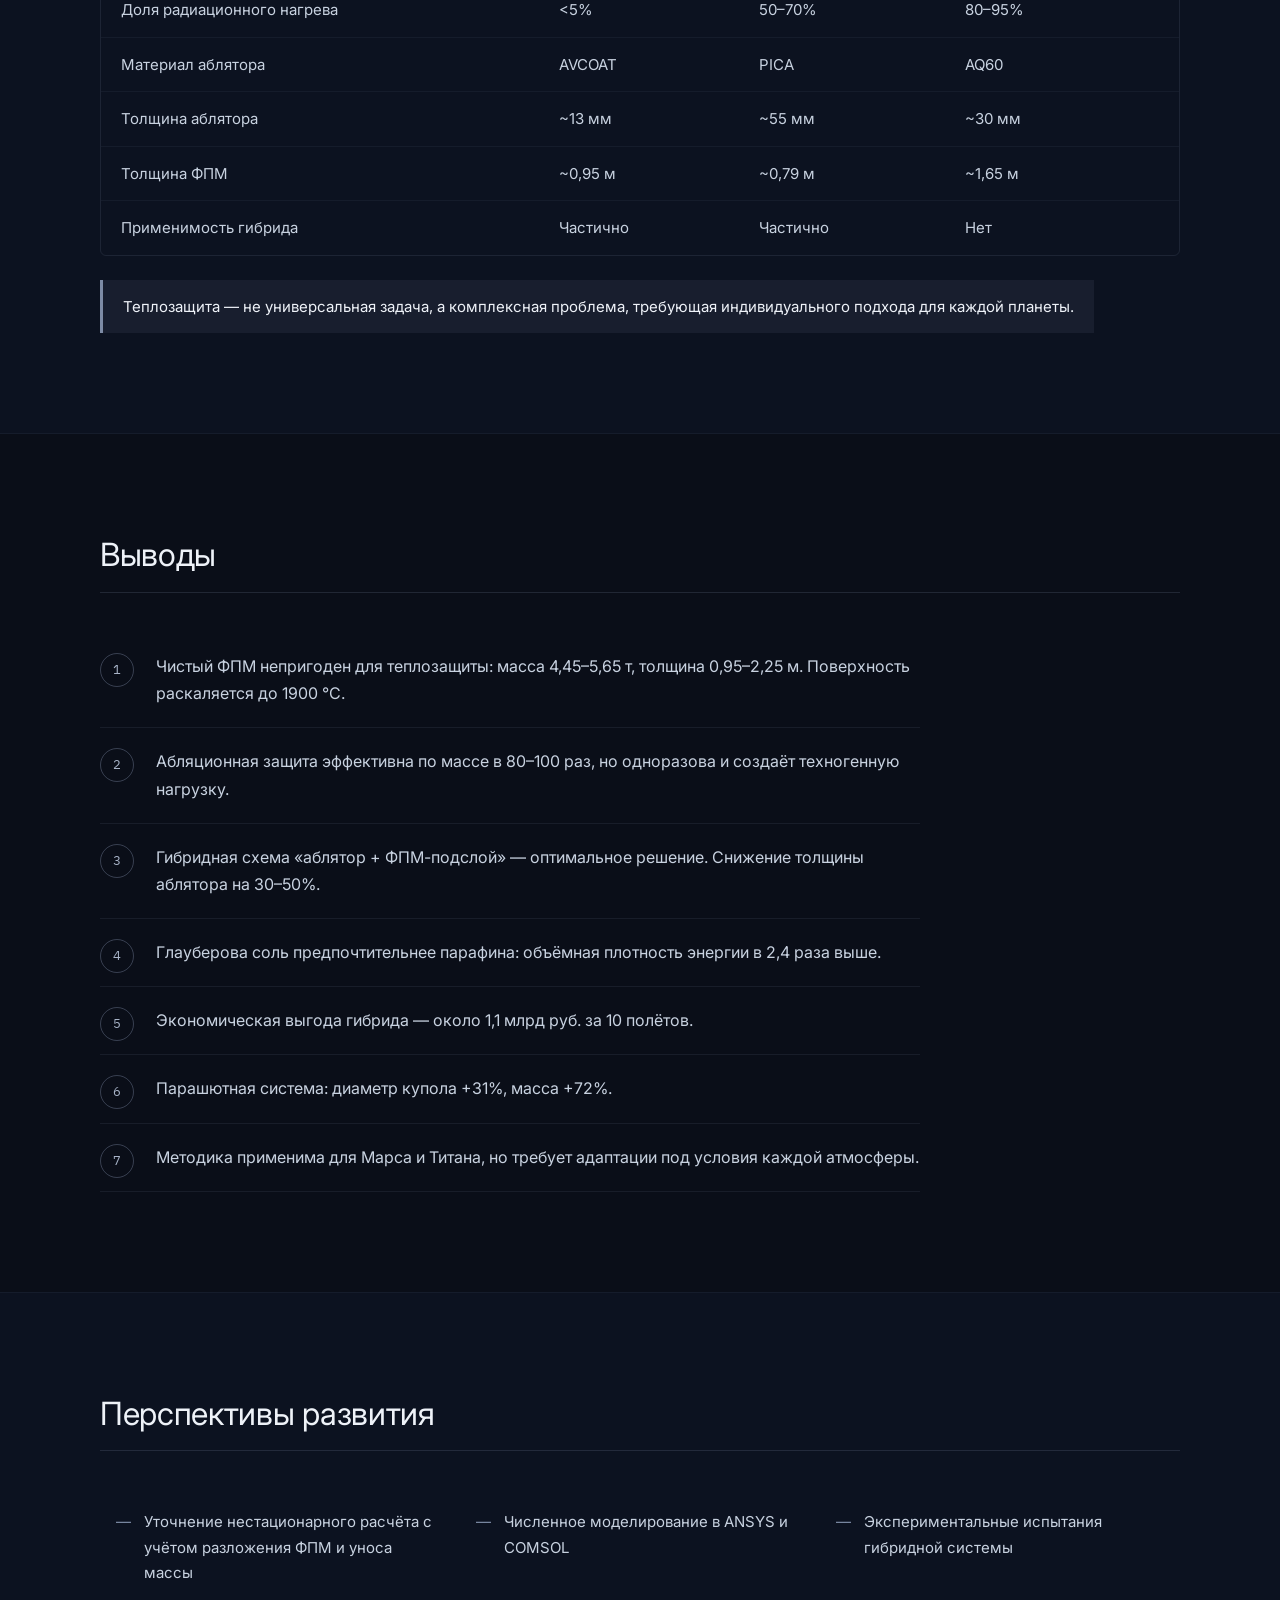
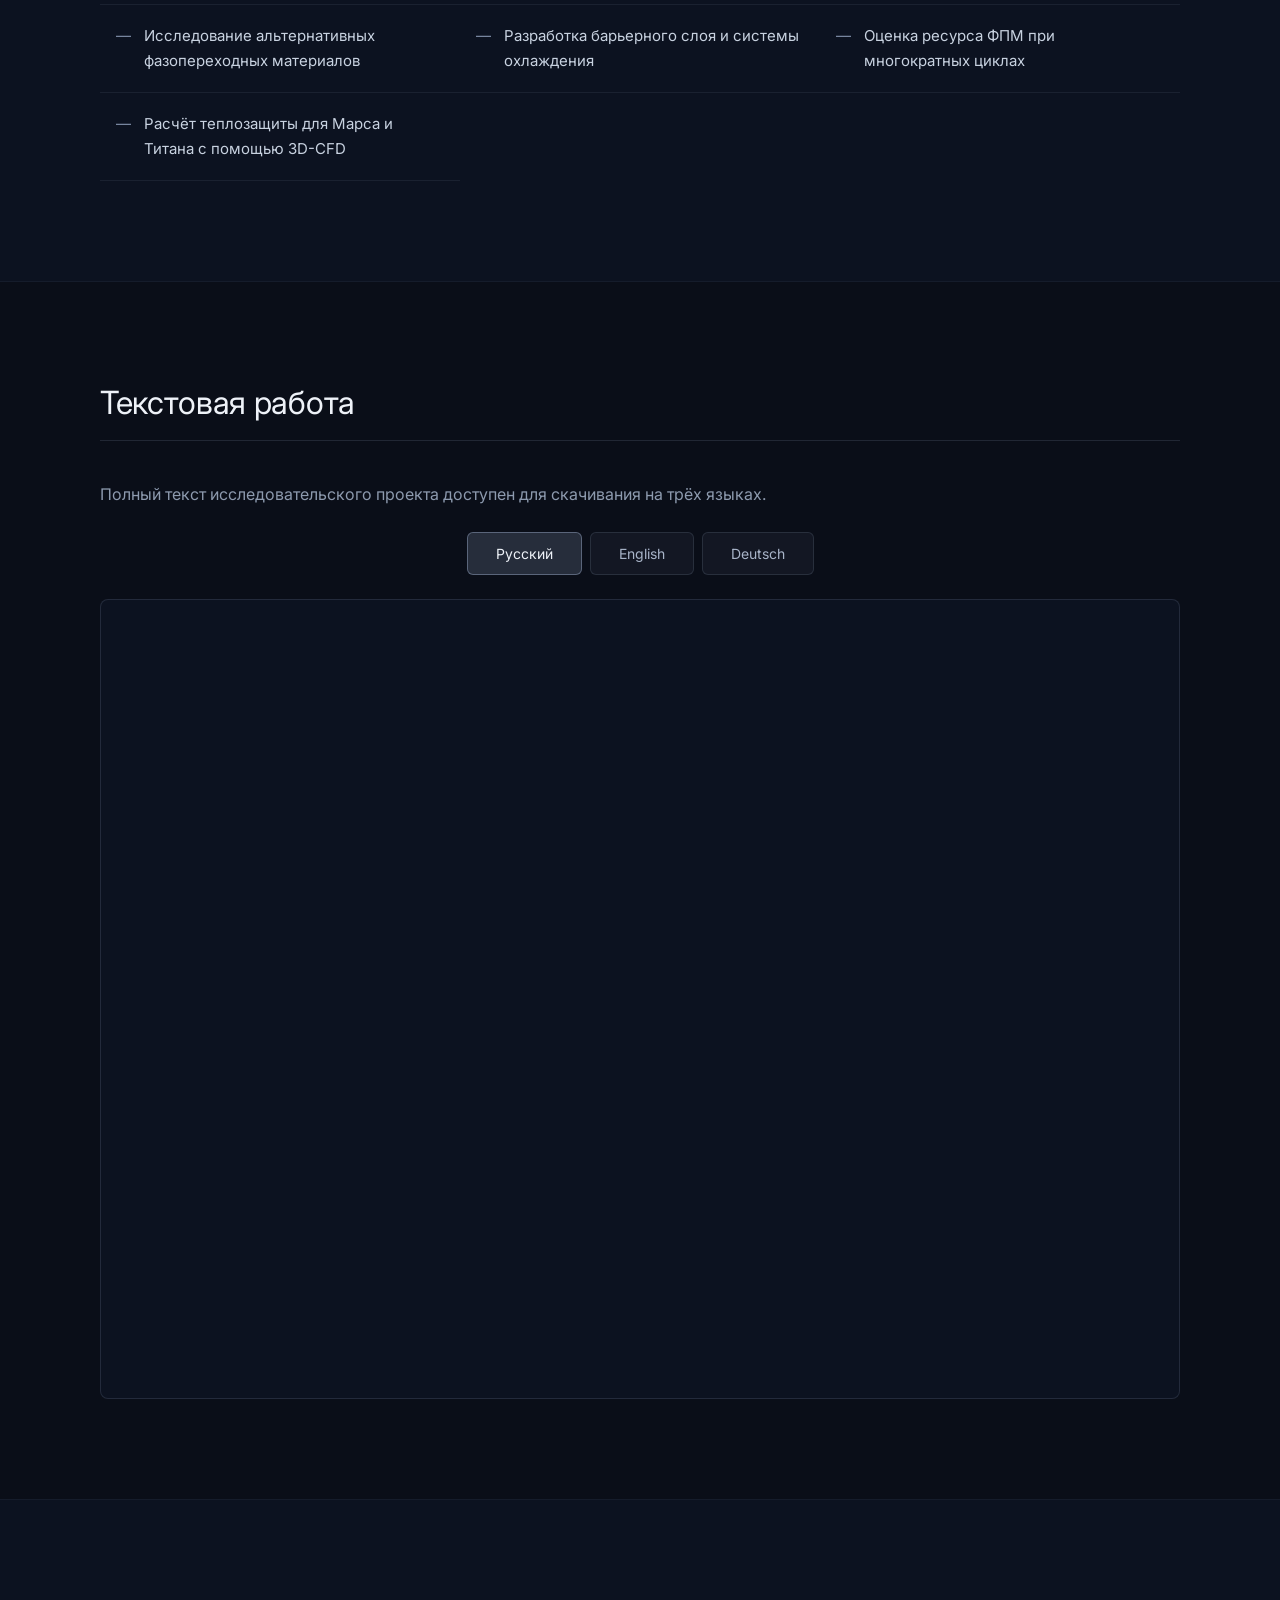
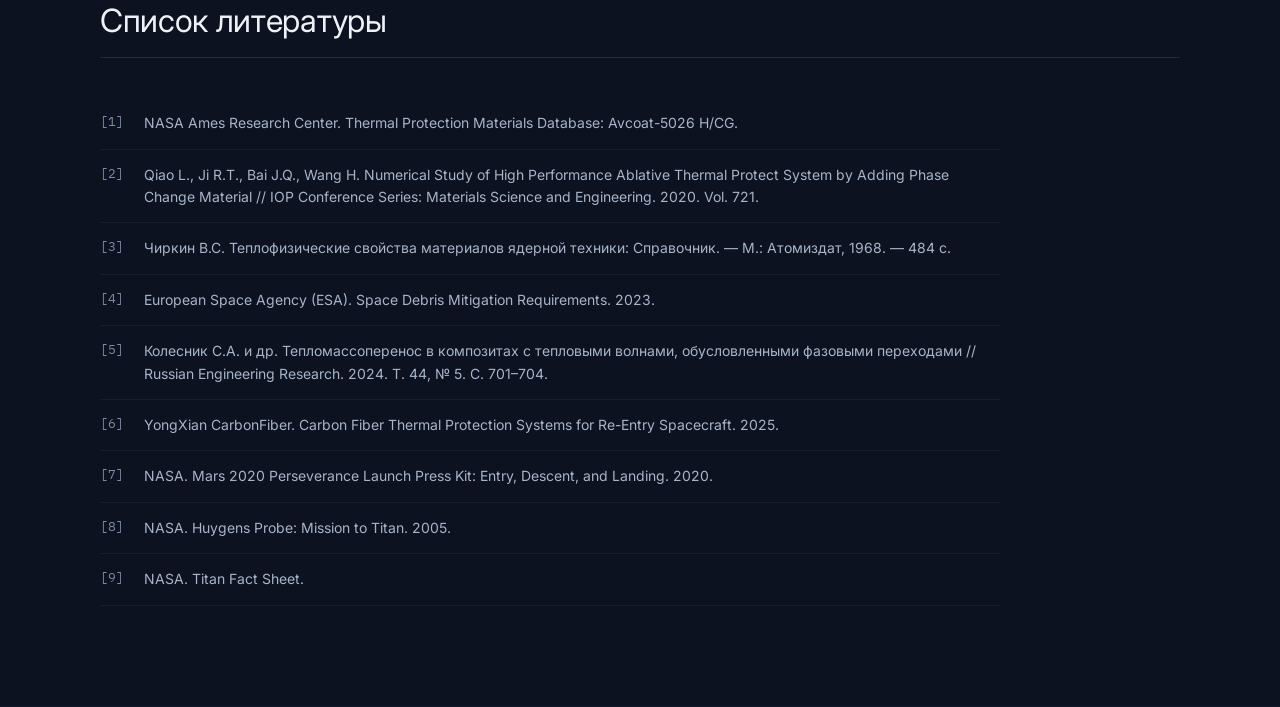
==== commit 6980da22: "Update index.html" ====
--- a/index.html
+++ b/index.html
@@ -50,9 +50,11 @@
         <a href="#economy" data-i18n="nav.economy">Экономика</a>
         <a href="#planets" data-i18n="nav.planets">Планеты</a>
         <a href="#conclusions" data-i18n="nav.conclusions">Выводы</a>
+        <a href="#perspectives" data-i18n="nav.perspectives">Перспективы</a>
+        <a href="#document" data-i18n="nav.document">Работа</a>
+        <a href="#refs" data-i18n="nav.refs">Литература</a>
     </div>
 </nav>
-
 <!-- АКТУАЛЬНОСТЬ -->
 <section id="actual" class="section">
     <div class="container">
--- a/style.css
+++ b/style.css
@@ -541,3 +541,56 @@
     color: #7d8ba5;
     margin: 6px 0;
 }
+/* ТАБЫ ДОКУМЕНТОВ */
+.doc-tabs {
+    display: flex;
+    gap: 8px;
+    margin-bottom: 24px;
+    justify-content: center;
+    flex-wrap: wrap;
+}
+
+.doc-tab {
+    padding: 12px 28px;
+    background: rgba(125, 139, 165, 0.08);
+    border: 1px solid rgba(125, 139, 165, 0.2);
+    color: #a8b4c8;
+    border-radius: 6px;
+    font-family: 'Inter', sans-serif;
+    font-size: 14px;
+    cursor: pointer;
+    transition: all 0.2s;
+}
+
+.doc-tab:hover {
+    background: rgba(125, 139, 165, 0.15);
+    color: #eef2f8;
+}
+
+.doc-tab.active {
+    background: rgba(125, 139, 165, 0.25);
+    border-color: rgba(125, 139, 165, 0.6);
+    color: #eef2f8;
+}
+
+/* ОКНО С PDF */
+.doc-viewer {
+    width: 100%;
+    height: 800px;
+    border: 1px solid rgba(125, 139, 165, 0.2);
+    border-radius: 8px;
+    overflow: hidden;
+    background: #0c1220;
+}
+
+.doc-viewer iframe {
+    width: 100%;
+    height: 100%;
+    border: none;
+}
+
+@media (max-width: 700px) {
+    .doc-viewer {
+        height: 500px;
+    }
+}
